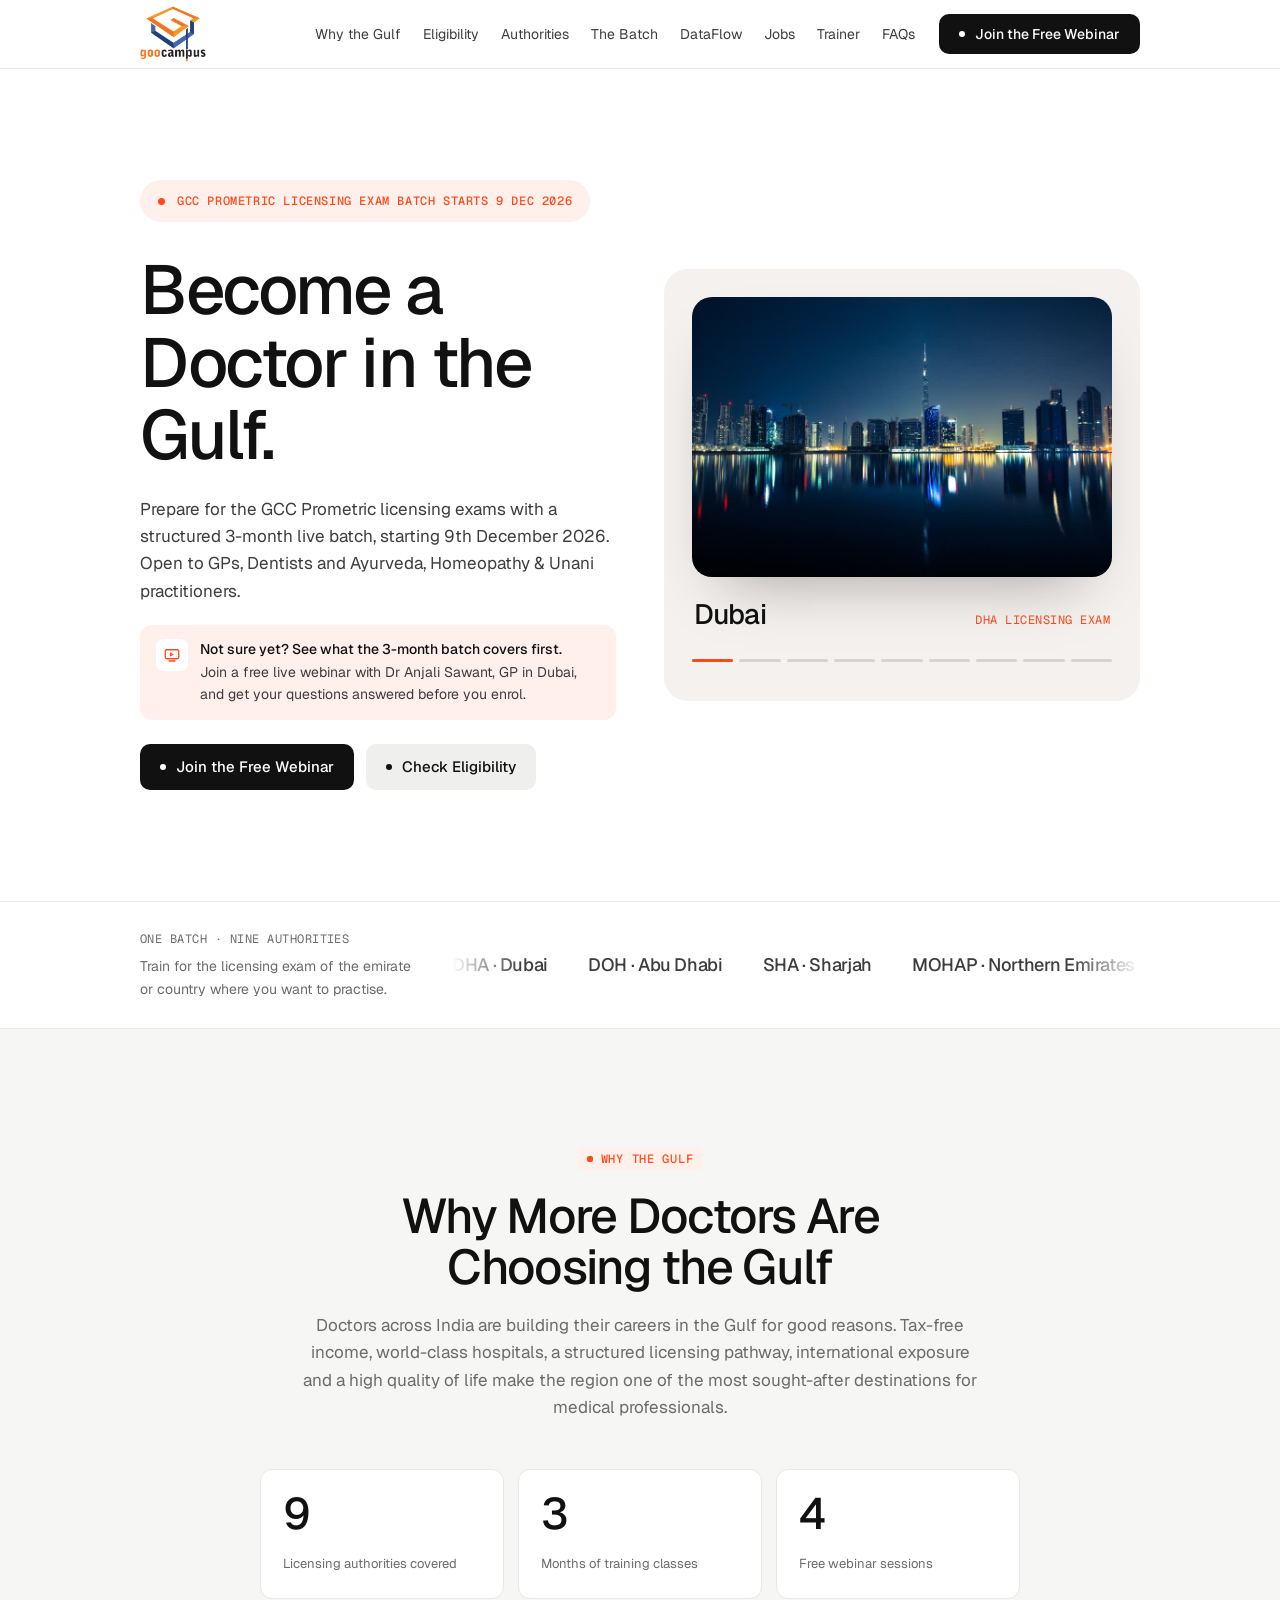
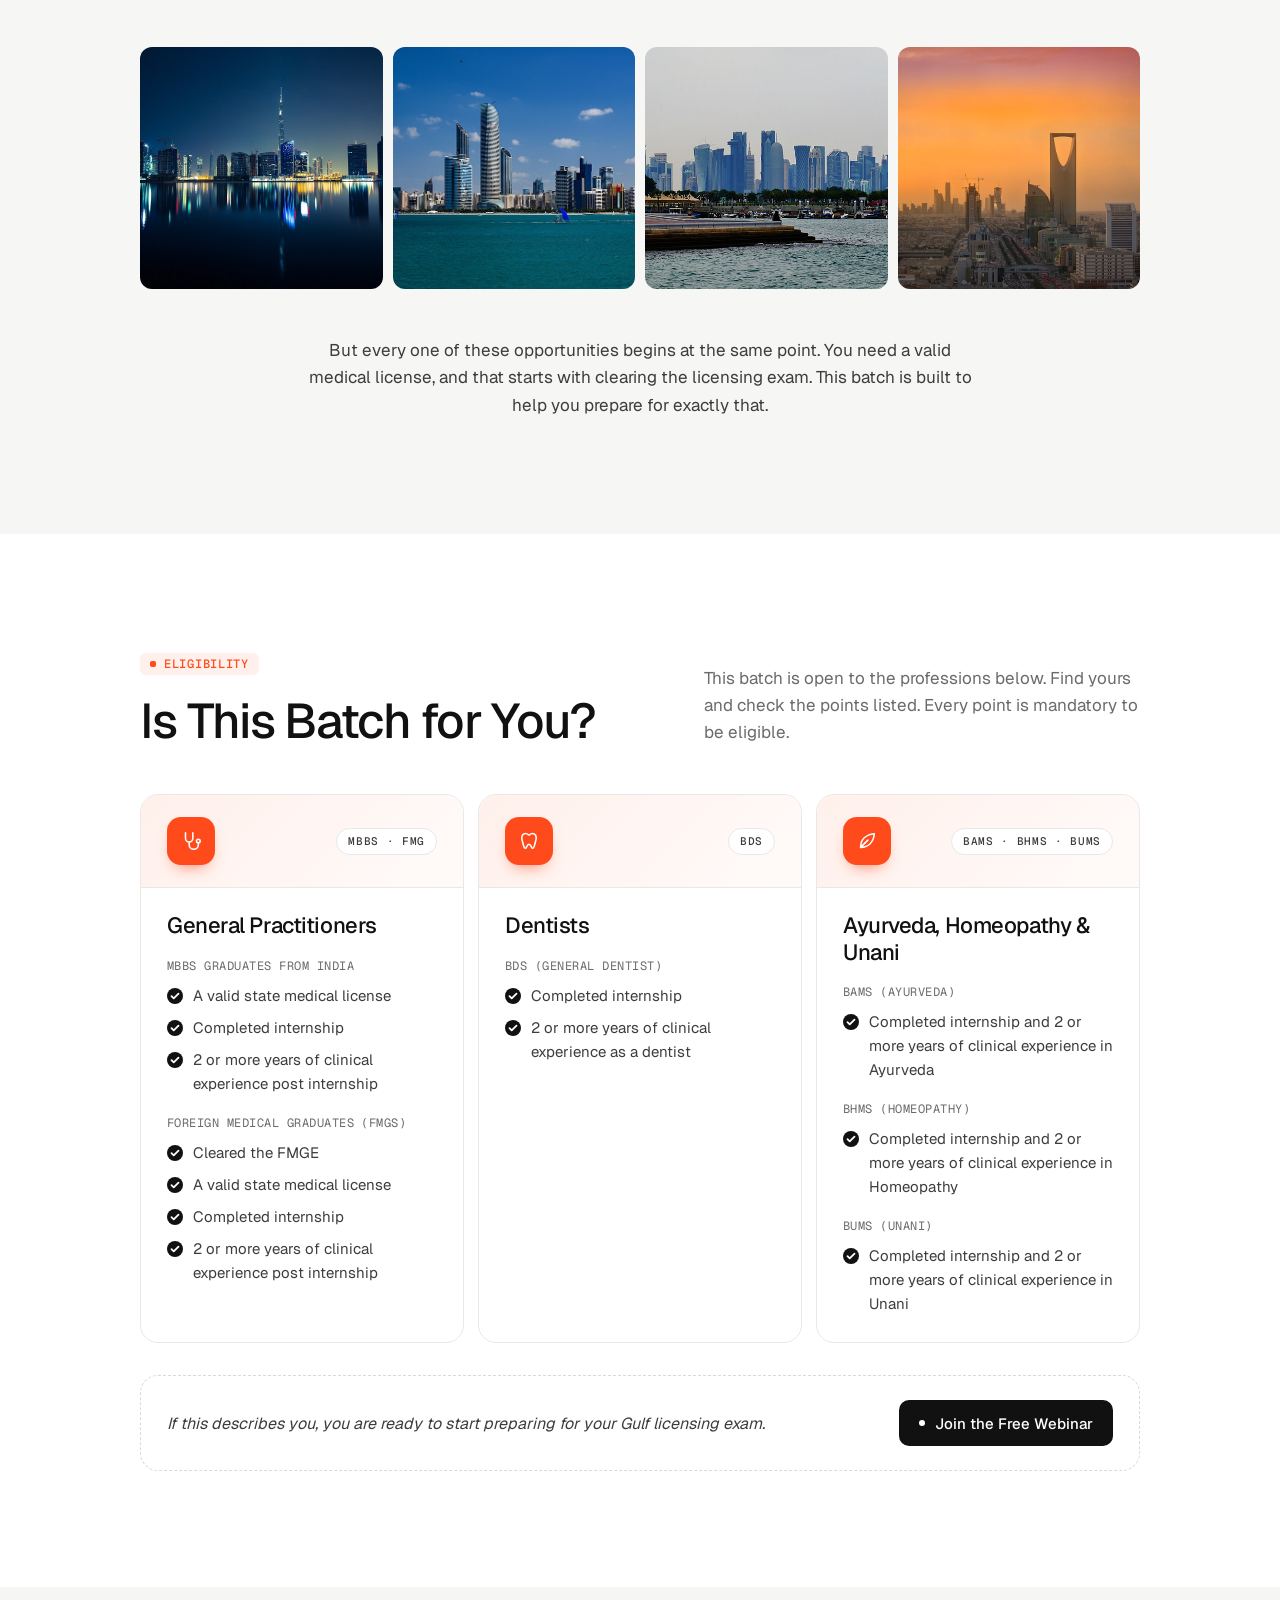
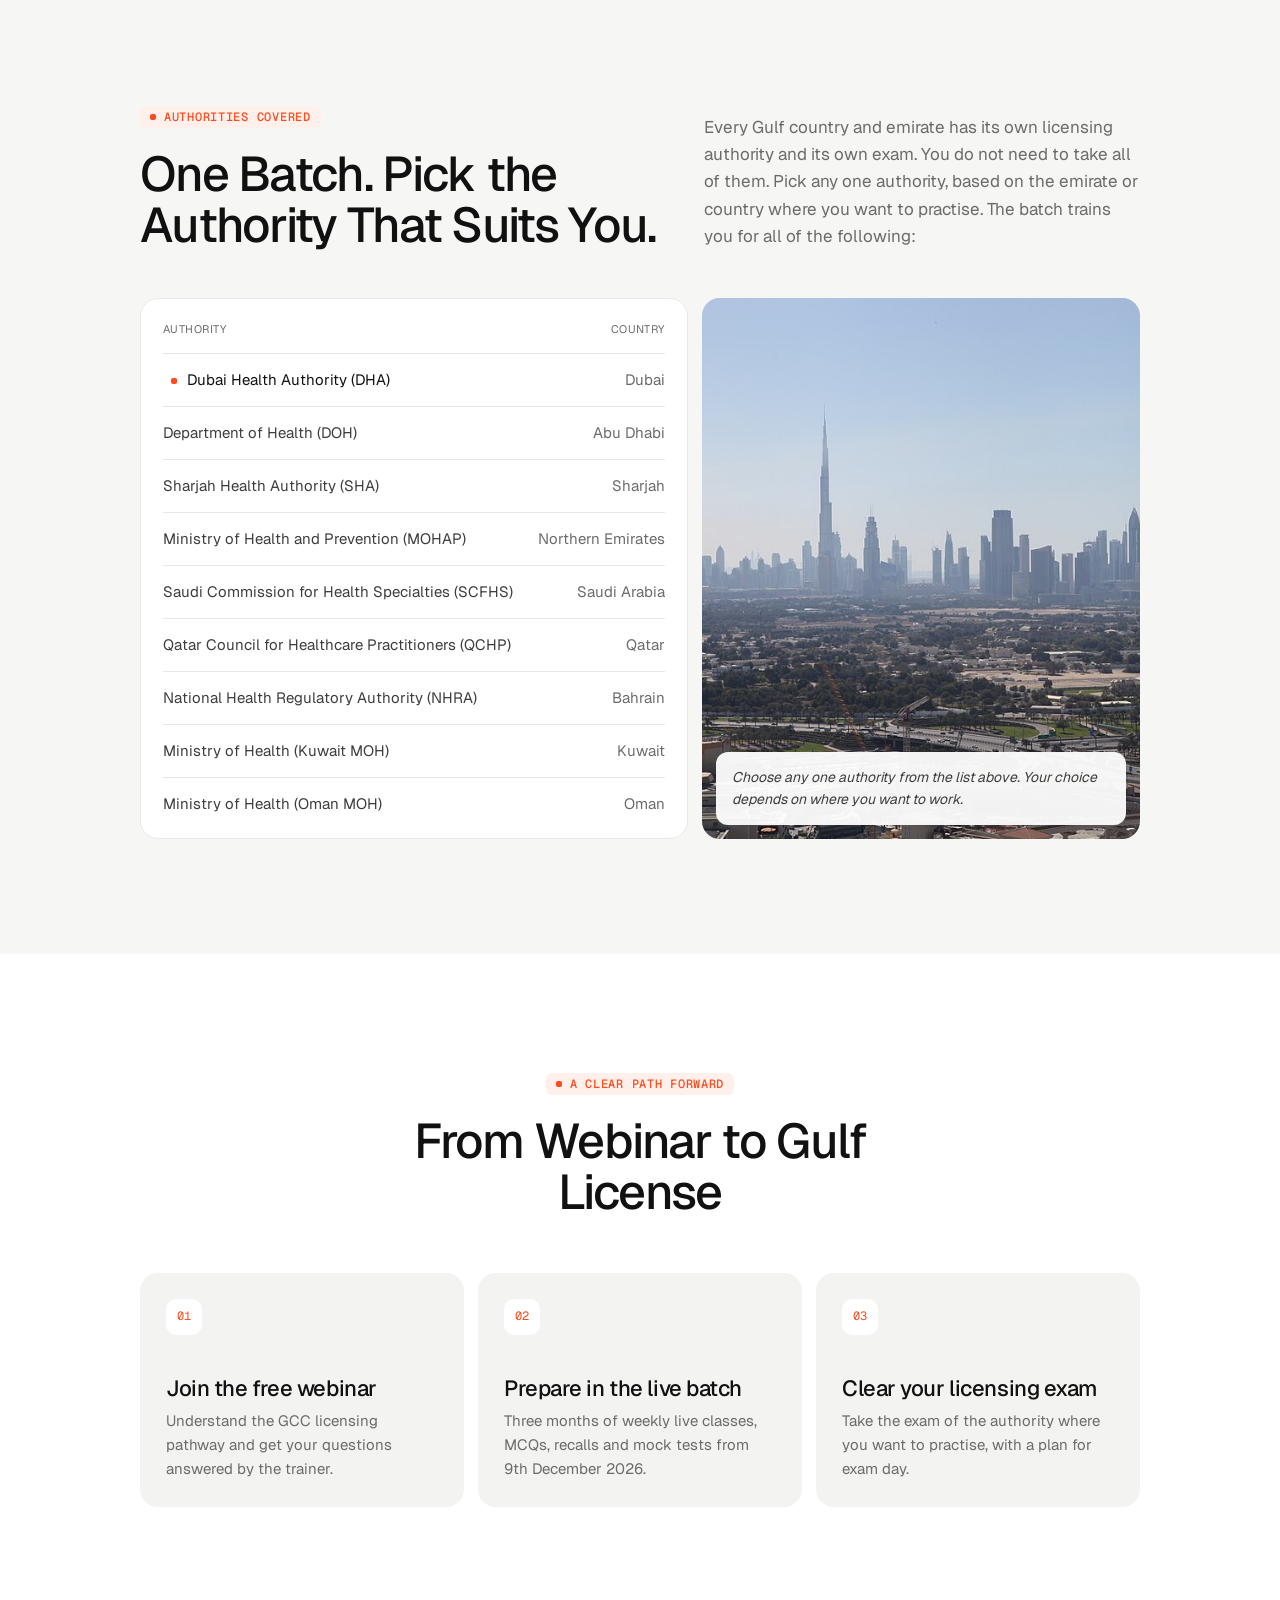
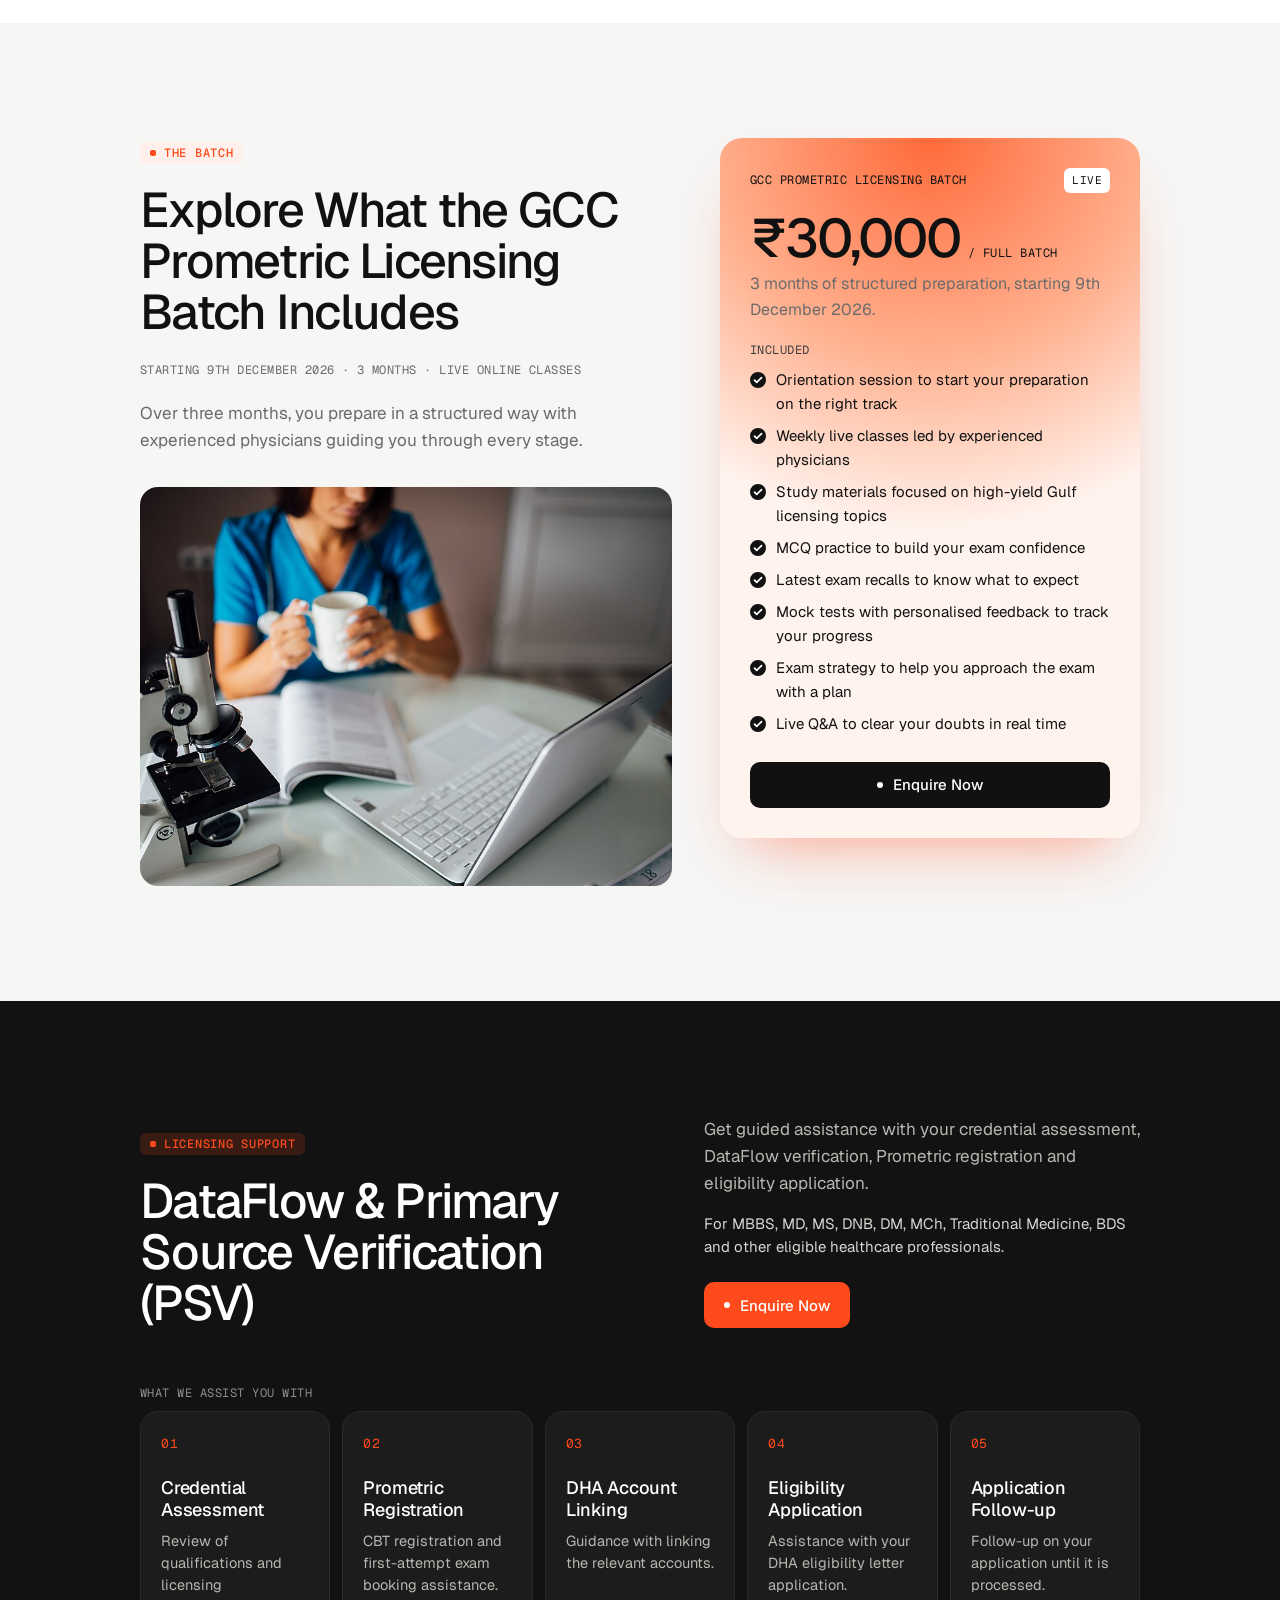
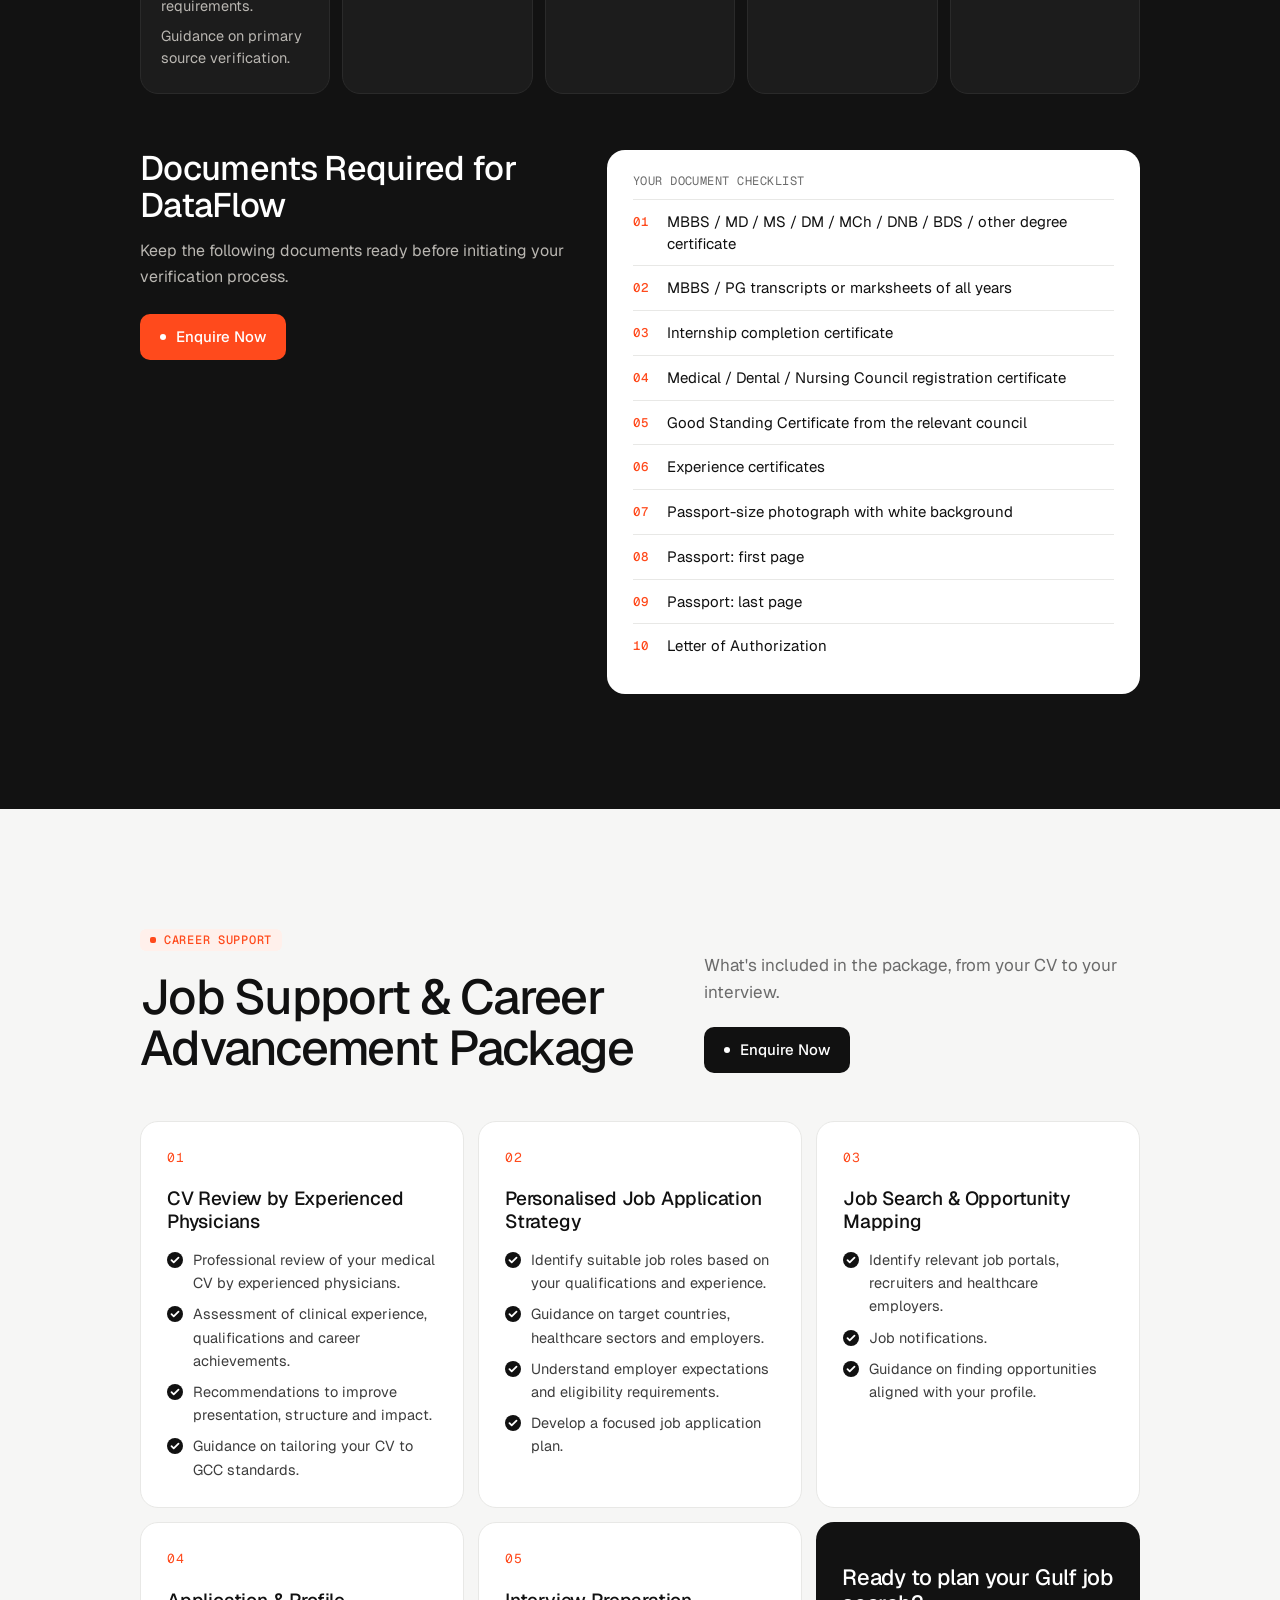
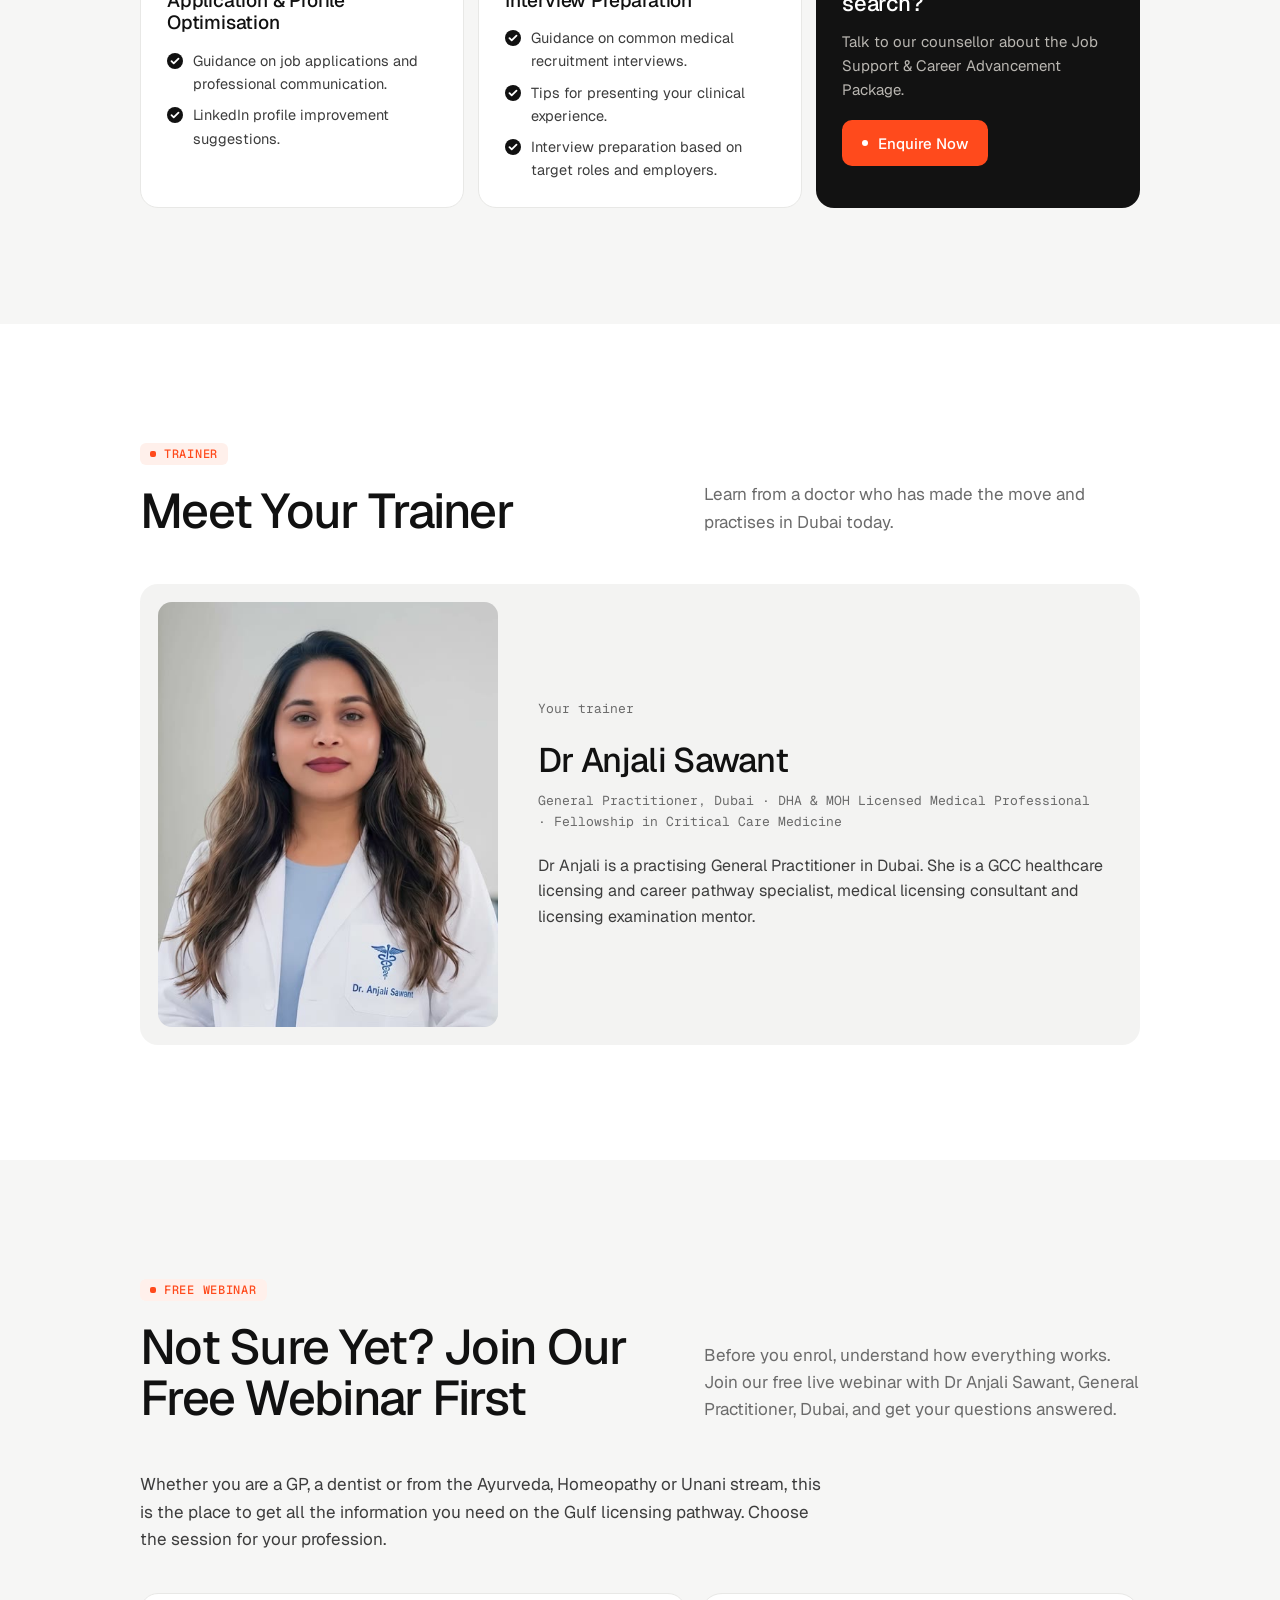
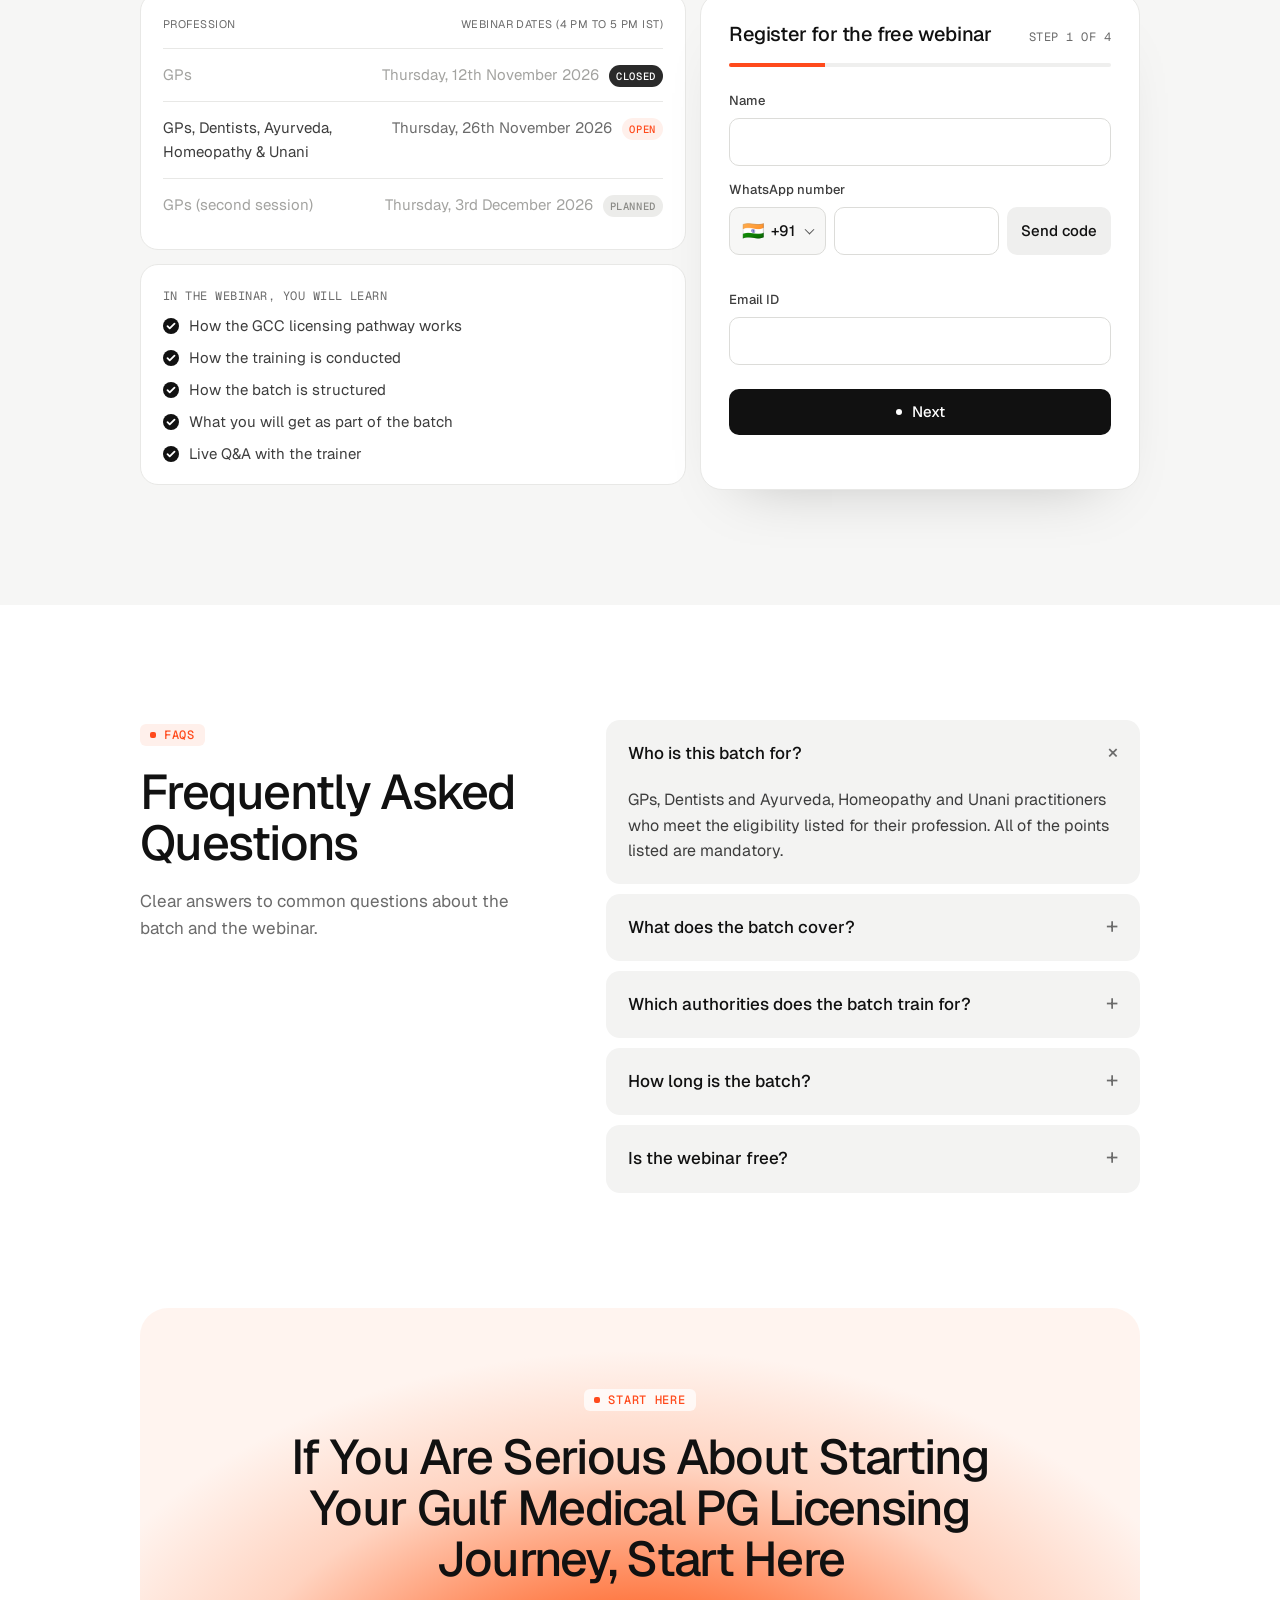
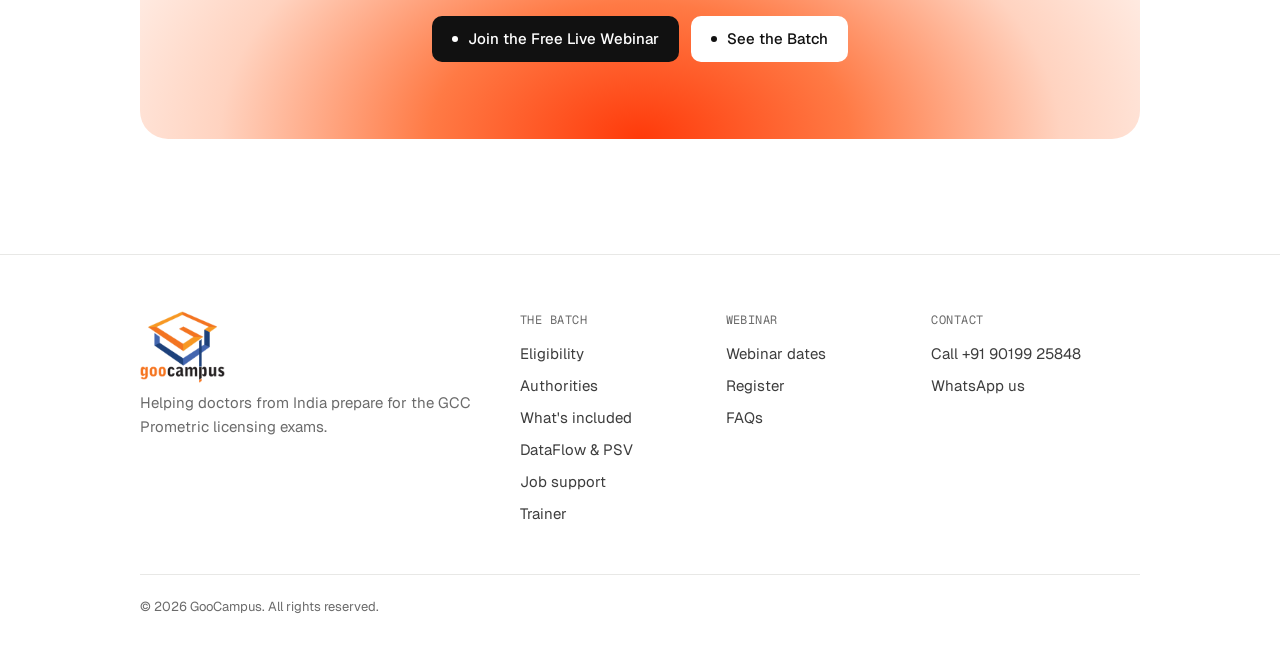
==== index.html @ ac2175b2 "26 Nov webinar open for GPs, Dentists and AYUSH Co-Authored-By: Claude Opus 5.5 <noreply@anthropic.c" ====
<!doctype html>
<html lang="en">
<head>
<meta charset="utf-8">
<meta name="viewport" content="width=device-width, initial-scale=1, viewport-fit=cover">
<title>GooCampus: GCC Prometric licensing batch for doctors</title>
<meta name="description" content="A structured 3-month live batch for the GCC Prometric licensing exams, starting 9 December 2026. Open to GPs, Dentists and Ayurveda, Homeopathy & Unani practitioners.">
<meta name="theme-color" content="#ffffff">
<link rel="canonical" href="https://goocampusevents.com/gcc-prometric-exams/">
<meta property="og:type" content="website">
<meta property="og:site_name" content="GooCampus">
<meta property="og:url" content="https://goocampusevents.com/gcc-prometric-exams/">
<meta property="og:title" content="Become a Doctor in the Gulf: GCC Prometric licensing exams">
<meta property="og:description" content="GCC Prometric licensing exam preparation, DataFlow &amp; PSV support and Gulf job support for doctors, with Dr Anjali Sawant, GP in Dubai.">
<meta property="og:image" content="https://goocampusevents.com/gcc-prometric-exams/assets/img/og-share-2.jpg">
<meta property="og:image:secure_url" content="https://goocampusevents.com/gcc-prometric-exams/assets/img/og-share-2.jpg">
<meta property="og:image:type" content="image/jpeg">
<meta property="og:image:width" content="1200">
<meta property="og:image:height" content="630">
<meta property="og:image:alt" content="Become a Doctor in the Gulf. GCC Prometric exam prep, DataFlow &amp; PSV and Gulf job support with GooCampus.">
<meta name="twitter:card" content="summary_large_image">
<meta name="twitter:title" content="Become a Doctor in the Gulf: GCC Prometric licensing exams">
<meta name="twitter:description" content="GCC Prometric licensing exam preparation, DataFlow &amp; PSV support and Gulf job support for doctors.">
<meta name="twitter:image" content="https://goocampusevents.com/gcc-prometric-exams/assets/img/og-share-2.jpg">
<link rel="preconnect" href="https://fonts.googleapis.com">
<link rel="preconnect" href="https://fonts.gstatic.com" crossorigin>
<link href="https://fonts.googleapis.com/css2?family=Geist:wght@400;500;600&family=Geist+Mono:wght@400;500&display=swap" rel="stylesheet">
<link rel="stylesheet" href="style.css?v=28">
</head>
<body>

<header class="nav">
  <div class="container nav__bar">
    <a class="logo" href="#top" aria-label="GooCampus home"><img class="logo__img" src="assets/img/goocampus-logo-stacked.png" alt="GooCampus" width="236" height="200"></a>
    <nav class="nav__links" aria-label="Main">
      <a href="#why">Why the Gulf</a>
      <a href="#eligibility">Eligibility</a>
      <a href="#authorities">Authorities</a>
      <a href="#batch">The Batch</a>
      <a href="#dataflow">DataFlow</a>
      <a href="#jobs">Jobs</a>
      <a href="#trainer">Trainer</a>
      <a href="#faq">FAQs</a>
    </nav>
    <a class="btn btn--dark nav__cta" href="#webinar"><span class="btn__dot"></span>Join the Free Webinar</a>
    <button class="nav__toggle" type="button" aria-expanded="false" aria-controls="mobile-menu" aria-label="Open menu"><span></span><span></span></button>
  </div>
  <div class="mobile-menu" id="mobile-menu" hidden>
    <a href="#why">Why the Gulf</a><a href="#eligibility">Eligibility</a><a href="#authorities">Authorities</a><a href="#batch">The Batch</a><a href="#dataflow">DataFlow</a><a href="#jobs">Jobs</a><a href="#trainer">Trainer</a><a href="#faq">FAQs</a>
    <a class="btn btn--dark" href="#webinar"><span class="btn__dot"></span>Join the Free Webinar</a>
  </div>
</header>

<main id="top">

  <!-- HERO -->
  <section class="hero">
    <div class="hero__text">
      <p class="pill pill--hero"><span class="pill__text"><span>GCC Prometric licensing exam batch</span> <span>starts 9 Dec 2026</span></span></p>
      <h1>Become a Doctor in the Gulf.</h1>
      <p class="lead">Prepare for the GCC Prometric licensing exams with a structured 3-month live batch, starting 9th December 2026. Open to GPs, Dentists and Ayurveda, Homeopathy &amp; Unani practitioners.</p>
      <a class="bridge" href="#webinar">
        <span class="bridge__icon" aria-hidden="true"><svg viewBox="0 0 24 24"><rect x="3" y="5" width="18" height="12" rx="2"/><path d="M10 9.5v3.5l3-1.75z"/><path d="M8 20h8"/></svg></span>
        <span><b>Not sure yet? See what the 3-month batch covers first.</b> Join a free live webinar with Dr Anjali Sawant, GP in Dubai, and get your questions answered before you enrol.</span>
      </a>
      <div class="btn-row">
        <a class="btn btn--dark" href="#webinar"><span class="btn__dot"></span>Join the Free Webinar</a>
        <a class="btn btn--light" href="#eligibility"><span class="btn__dot"></span>Check Eligibility</a>
      </div>
    </div>
    <div class="hero__art city-show" aria-label="The nine GCC places covered by the batch">
        <div class="city-frame">
        <figure class="city is-on" data-place="Dubai" data-auth="DHA"><img src="assets/img/hero-dubai-1800.jpg" srcset="assets/img/hero-dubai-900.jpg 900w, assets/img/hero-dubai-1800.jpg 1800w" sizes="(max-width: 960px) 100vw, 900px" alt="Dubai skyline at night with Burj Khalifa reflected in the water" fetchpriority="high"></figure>
        <figure class="city" data-place="Abu Dhabi" data-auth="DOH"><img src="assets/img/hero-abudhabi-1800.jpg" srcset="assets/img/hero-abudhabi-900.jpg 900w, assets/img/hero-abudhabi-1800.jpg 1800w" sizes="(max-width: 960px) 100vw, 900px" alt="Abu Dhabi towers over turquoise water" loading="lazy"></figure>
        <figure class="city" data-place="Sharjah" data-auth="SHA"><img src="assets/img/hero-sharjah-1800.jpg" srcset="assets/img/hero-sharjah-900.jpg 900w, assets/img/hero-sharjah-1800.jpg 1800w" sizes="(max-width: 960px) 100vw, 900px" alt="Sharjah skyline along the lagoon" loading="lazy"></figure>
        <figure class="city" data-place="Northern Emirates" data-auth="MOHAP"><img src="assets/img/hero-rak-1800.jpg" srcset="assets/img/hero-rak-900.jpg 900w, assets/img/hero-rak-1800.jpg 1800w" sizes="(max-width: 960px) 100vw, 900px" alt="The coast of Marjan Island, Ras Al Khaimah" loading="lazy"></figure>
        <figure class="city" data-place="Saudi Arabia" data-auth="SCFHS"><img src="assets/img/hero-riyadh-1800.jpg" srcset="assets/img/hero-riyadh-900.jpg 900w, assets/img/hero-riyadh-1800.jpg 1800w" sizes="(max-width: 960px) 100vw, 900px" alt="Riyadh skyline at dusk" loading="lazy"></figure>
        <figure class="city" data-place="Qatar" data-auth="QCHP"><img src="assets/img/hero-doha-1800.jpg" srcset="assets/img/hero-doha-900.jpg 900w, assets/img/hero-doha-1800.jpg 1800w" sizes="(max-width: 960px) 100vw, 900px" alt="Doha towers and palm trees on a clear day" loading="lazy"></figure>
        <figure class="city" data-place="Bahrain" data-auth="NHRA"><img src="assets/img/hero-manama-1800.jpg" srcset="assets/img/hero-manama-900.jpg 900w, assets/img/hero-manama-1800.jpg 1800w" sizes="(max-width: 960px) 100vw, 900px" alt="Glass towers in central Manama" loading="lazy"></figure>
        <figure class="city" data-place="Kuwait" data-auth="MOH"><img src="assets/img/hero-kuwait-1800.jpg" srcset="assets/img/hero-kuwait-900.jpg 900w, assets/img/hero-kuwait-1800.jpg 1800w" sizes="(max-width: 960px) 100vw, 900px" alt="Kuwait City towers at sunset" loading="lazy"></figure>
        <figure class="city" data-place="Oman" data-auth="MOH"><img src="assets/img/hero-oman-1800.jpg" srcset="assets/img/hero-oman-900.jpg 900w, assets/img/hero-oman-1800.jpg 1800w" sizes="(max-width: 960px) 100vw, 900px" alt="Old Muscat with its fort and mountains" loading="lazy"></figure>
        </div>
        <div class="city-label">
          <span class="mono muted">Practise in</span>
          <b data-city-place>Dubai</b>
          <span class="mono" data-city-auth>DHA licensing exam</span>
        </div>
        <div class="city-dots"><button type="button" class="city-dot is-on" aria-label="Show Dubai"><span></span></button><button type="button" class="city-dot" aria-label="Show Abu Dhabi"><span></span></button><button type="button" class="city-dot" aria-label="Show Sharjah"><span></span></button><button type="button" class="city-dot" aria-label="Show Northern Emirates"><span></span></button><button type="button" class="city-dot" aria-label="Show Saudi Arabia"><span></span></button><button type="button" class="city-dot" aria-label="Show Qatar"><span></span></button><button type="button" class="city-dot" aria-label="Show Bahrain"><span></span></button><button type="button" class="city-dot" aria-label="Show Kuwait"><span></span></button><button type="button" class="city-dot" aria-label="Show Oman"><span></span></button></div>
    </div>
  </section>

  <!-- AUTHORITY STRIP -->
  <section class="strip">
    <div class="container strip__inner">
      <div class="strip__text">
        <p class="mono label">One batch · nine authorities</p>
        <p>Train for the licensing exam of the emirate or country where you want to practise.</p>
      </div>
      <div class="marquee" aria-label="Licensing authorities covered">
        <div class="marquee__track">
          <span>DHA · Dubai</span><span>DOH · Abu Dhabi</span><span>SHA · Sharjah</span><span>MOHAP · Northern Emirates</span><span>SCFHS · Saudi Arabia</span><span>QCHP · Qatar</span><span>NHRA · Bahrain</span><span>MOH · Kuwait</span><span>MOH · Oman</span>
          <span aria-hidden="true">DHA · Dubai</span><span aria-hidden="true">DOH · Abu Dhabi</span><span aria-hidden="true">SHA · Sharjah</span><span aria-hidden="true">MOHAP · Northern Emirates</span><span aria-hidden="true">SCFHS · Saudi Arabia</span><span aria-hidden="true">QCHP · Qatar</span><span aria-hidden="true">NHRA · Bahrain</span><span aria-hidden="true">MOH · Kuwait</span><span aria-hidden="true">MOH · Oman</span>
        </div>
      </div>
    </div>
  </section>

  <!-- SECTION 1: WHY THE GULF -->
  <section class="section section--grey" id="why">
    <div class="container center">
      <p class="pill reveal">Why the Gulf</p>
      <h2 class="reveal">Why More Doctors Are Choosing the Gulf</h2>
      <p class="sub reveal">Doctors across India are building their careers in the Gulf for good reasons. Tax-free income, world-class hospitals, a structured licensing pathway, international exposure and a high quality of life make the region one of the most sought-after destinations for medical professionals.</p>
      <div class="stats reveal">
        <div class="stat"><b>9</b><span>Licensing authorities covered</span></div>
        <div class="stat"><b>3</b><span>Months of training classes</span></div>
        <div class="stat"><b>4</b><span>Free webinar sessions</span></div>
      </div>
      <div class="photo-row reveal">
        <img src="assets/img/photo-f82583102-960.jpg" alt="The Dubai skyline at night" loading="lazy">
        <img src="assets/img/photo-f37137962-960.jpg" alt="Abu Dhabi's towers over turquoise water" loading="lazy">
        <img src="assets/img/photo-f149710819-960.jpg" alt="Doha's West Bay towers across the bay" loading="lazy">
        <img src="assets/img/photo-f61289940-960.jpg" alt="Riyadh at dusk" loading="lazy">
      </div>
      <p class="sub sub--note reveal">But every one of these opportunities begins at the same point. You need a valid medical license, and that starts with clearing the licensing exam. This batch is built to help you prepare for exactly that.</p>
    </div>
  </section>

  <!-- SECTION 2: ELIGIBILITY -->
  <section class="section" id="eligibility">
    <div class="container">
      <div class="head-split">
        <div>
          <p class="pill reveal">Eligibility</p>
          <h2 class="reveal">Is This Batch for You?</h2>
        </div>
        <p class="sub reveal">This batch is open to the professions below. Find yours and check the points listed. Every point is mandatory to be eligible.</p>
      </div>
      <div class="cards cards--3 elig">
        <article class="card reveal">
          <div class="card__top"><span class="icon"><svg viewBox="0 0 24 24"><path d="M6 3v6a4 4 0 0 0 8 0V3M10 13v3a5 5 0 0 0 10 0v-2"/><circle cx="20" cy="12" r="2"/></svg></span><span class="elig__tag">MBBS · FMG</span></div>
          <h3>General Practitioners</h3>
          <p class="mono label">MBBS graduates from India</p>
          <ul class="checks"><li>A valid state medical license</li><li>Completed internship</li><li>2 or more years of clinical experience post internship</li></ul>
          <p class="mono label">Foreign medical graduates (FMGs)</p>
          <ul class="checks"><li>Cleared the FMGE</li><li>A valid state medical license</li><li>Completed internship</li><li>2 or more years of clinical experience post internship</li></ul>
        </article>
        <article class="card reveal">
          <div class="card__top"><span class="icon"><svg viewBox="0 0 24 24"><path d="M12 5.5C10 4 7.5 3.5 6 4.5 3.5 6 4 10 5 13c.8 2.4 1.2 7 3 7 1.6 0 1.6-4.5 4-4.5s2.4 4.5 4 4.5c1.8 0 2.2-4.6 3-7 1-3 1.5-7-1-8.5-1.5-1-4-.5-6 1z"/></svg></span><span class="elig__tag">BDS</span></div>
          <h3>Dentists</h3>
          <p class="mono label">BDS (General Dentist)</p>
          <ul class="checks"><li>Completed internship</li><li>2 or more years of clinical experience as a dentist</li></ul>
        </article>
        <article class="card reveal">
          <div class="card__top"><span class="icon"><svg viewBox="0 0 24 24"><path d="M5 19c0-8 5-14 15-15-1 10-7 15-15 15zM5 19l8-8"/></svg></span><span class="elig__tag">BAMS · BHMS · BUMS</span></div>
          <h3>Ayurveda, Homeopathy &amp; Unani</h3>
          <p class="mono label">BAMS (Ayurveda)</p>
          <ul class="checks"><li>Completed internship and 2 or more years of clinical experience in Ayurveda</li></ul>
          <p class="mono label">BHMS (Homeopathy)</p>
          <ul class="checks"><li>Completed internship and 2 or more years of clinical experience in Homeopathy</li></ul>
          <p class="mono label">BUMS (Unani)</p>
          <ul class="checks"><li>Completed internship and 2 or more years of clinical experience in Unani</li></ul>
        </article>
      </div>
      <div class="after-cards reveal">
        <p><em>If this describes you, you are ready to start preparing for your Gulf licensing exam.</em></p>
        <a class="btn btn--dark" href="#webinar"><span class="btn__dot"></span>Join the Free Webinar</a>
      </div>
    </div>
  </section>

  <!-- SECTION 3: AUTHORITIES -->
  <section class="section section--grey" id="authorities">
    <div class="container">
      <div class="head-split">
        <div>
          <p class="pill reveal">Authorities covered</p>
          <h2 class="reveal">One Batch. Pick the Authority That Suits You.</h2>
        </div>
        <p class="sub reveal">Every Gulf country and emirate has its own licensing authority and its own exam. You do not need to take all of them. Pick any one authority, based on the emirate or country where you want to practise. The batch trains you for all of the following:</p>
      </div>
      <div class="auth reveal">
        <div class="auth__table card card--white">
          <div class="auth__row auth__row--head mono"><span>Authority</span><span>Country</span></div>
          <button class="auth__row is-on" data-city="0"><span>Dubai Health Authority (DHA)</span><span>Dubai</span></button>
          <button class="auth__row" data-city="1"><span>Department of Health (DOH)</span><span>Abu Dhabi</span></button>
          <button class="auth__row" data-city="2"><span>Sharjah Health Authority (SHA)</span><span>Sharjah</span></button>
          <button class="auth__row" data-city="3"><span>Ministry of Health and Prevention (MOHAP)</span><span>Northern Emirates</span></button>
          <button class="auth__row" data-city="4"><span>Saudi Commission for Health Specialties (SCFHS)</span><span>Saudi Arabia</span></button>
          <button class="auth__row" data-city="5"><span>Qatar Council for Healthcare Practitioners (QCHP)</span><span>Qatar</span></button>
          <button class="auth__row" data-city="6"><span>National Health Regulatory Authority (NHRA)</span><span>Bahrain</span></button>
          <button class="auth__row" data-city="7"><span>Ministry of Health (Kuwait MOH)</span><span>Kuwait</span></button>
          <button class="auth__row" data-city="8"><span>Ministry of Health (Oman MOH)</span><span>Oman</span></button>
        </div>
        <div class="auth__photo">
          <img class="is-on" src="assets/img/photo-f111199602-960.jpg" alt="Dubai skyline">
          <img src="assets/img/photo-f37137962-960.jpg" alt="Abu Dhabi skyline" loading="lazy">
          <img src="assets/img/photo-f50574302-960.jpg" alt="Sharjah skyline" loading="lazy">
          <img src="assets/img/hero-rak-900.jpg" alt="Marjan Island coast, Ras Al Khaimah" loading="lazy">
          <img src="assets/img/photo-f61289940-960.jpg" alt="Riyadh skyline" loading="lazy">
          <img src="assets/img/photo-f149710819-960.jpg" alt="Doha skyline" loading="lazy">
          <img src="assets/img/photo-f96545218-960.jpg" alt="Manama skyline" loading="lazy">
          <img src="assets/img/photo-f169222692-960.jpg" alt="Kuwait City skyline" loading="lazy">
          <img src="assets/img/hero-oman-900.jpg" alt="Old Muscat, Oman" loading="lazy">
          <p class="auth__note"><em>Choose any one authority from the list above. Your choice depends on where you want to work.</em></p>
        </div>
      </div>
    </div>
  </section>

  <!-- HOW IT WORKS (template's "clear path forward") -->
  <section class="section" id="path">
    <div class="container center">
      <p class="pill reveal">A clear path forward</p>
      <h2 class="reveal">From Webinar to Gulf License</h2>
      <div class="steps">
        <div class="step reveal"><span class="step__num mono">01</span><h3>Join the free webinar</h3><p>Understand the GCC licensing pathway and get your questions answered by the trainer.</p></div>
        <div class="step reveal"><span class="step__num mono">02</span><h3>Prepare in the live batch</h3><p>Three months of weekly live classes, MCQs, recalls and mock tests from 9th December 2026.</p></div>
        <div class="step reveal"><span class="step__num mono">03</span><h3>Clear your licensing exam</h3><p>Take the exam of the authority where you want to practise, with a plan for exam day.</p></div>
      </div>
    </div>
  </section>

  <!-- SECTION 4: THE BATCH -->
  <section class="section section--grey" id="batch">
    <div class="container">
      <div class="batch">
        <div class="batch__text">
          <p class="pill reveal">The batch</p>
          <h2 class="reveal">Explore What the GCC Prometric Licensing Batch Includes</h2>
          <p class="mono label reveal">Starting 9th December 2026 · 3 months · Live online classes</p>
          <p class="sub reveal">Over three months, you prepare in a structured way with experienced physicians guiding you through every stage.</p>
          <img class="batch__photo reveal" src="assets/img/photo-f187612353-960.jpg" alt="A doctor studying at a desk with a microscope, a textbook and a laptop" loading="lazy">
        </div>
        <div class="price-card reveal">
          <div class="price-card__head"><span class="mono">GCC Prometric Licensing Batch</span><span class="badge mono">Live</span></div>
          <p class="price"><b>₹30,000</b><span class="mono">/ full batch</span></p>
          <p class="muted">3 months of structured preparation, starting 9th December 2026.</p>
          <p class="mono label">Included</p>
          <ul class="checks checks--dark">
            <li>Orientation session to start your preparation on the right track</li>
            <li>Weekly live classes led by experienced physicians</li>
            <li>Study materials focused on high-yield Gulf licensing topics</li>
            <li>MCQ practice to build your exam confidence</li>
            <li>Latest exam recalls to know what to expect</li>
            <li>Mock tests with personalised feedback to track your progress</li>
            <li>Exam strategy to help you approach the exam with a plan</li>
            <li>Live Q&amp;A to clear your doubts in real time</li>
          </ul>
          <a class="btn btn--dark btn--block" href="https://wa.me/919019925848?text=Hi%2C%20I%27m%20interested%20in%20the%20GCC%20Prometric%20Licensing%20Batch%20%28%E2%82%B930%2C000%2C%20starting%209%20December%202026%29.%20Please%20share%20the%20details." target="_blank" rel="noopener"><span class="btn__dot"></span>Enquire Now</a>
        </div>
      </div>
    </div>
  </section>

  <!-- SECTION: DATAFLOW & PSV (separate service) -->
  <section class="section section--dark" id="dataflow">
    <div class="container">
      <div class="head-split">
        <div>
          <p class="pill pill--onDark reveal">Licensing support</p>
          <h2 class="reveal">DataFlow &amp; Primary Source Verification (PSV)</h2>
        </div>
        <div>
          <p class="sub reveal">Get guided assistance with your credential assessment, DataFlow verification, Prometric registration and eligibility application.</p>
          <p class="df-for reveal">For MBBS, MD, MS, DNB, DM, MCh, Traditional Medicine, BDS and other eligible healthcare professionals.</p>
          <a class="btn btn--accent reveal" href="https://wa.me/919019925848?text=Hi%2C%20I%20would%20like%20help%20with%20DataFlow%20%26%20Primary%20Source%20Verification%20(PSV)%20for%20my%20Gulf%20licence." target="_blank" rel="noopener"><span class="btn__dot"></span>Enquire Now</a>
        </div>
      </div>

      <p class="mono label label--onDark reveal">What we assist you with</p>
      <div class="df-grid">
        <article class="df-card reveal"><span class="df-num mono">01</span><h3>Credential Assessment</h3><p>Review of qualifications and licensing requirements.</p><p>Guidance on primary source verification.</p></article>
        <article class="df-card reveal"><span class="df-num mono">02</span><h3>Prometric Registration</h3><p>CBT registration and first-attempt exam booking assistance.</p></article>
        <article class="df-card reveal"><span class="df-num mono">03</span><h3>DHA Account Linking</h3><p>Guidance with linking the relevant accounts.</p></article>
        <article class="df-card reveal"><span class="df-num mono">04</span><h3>Eligibility Application</h3><p>Assistance with your DHA eligibility letter application.</p></article>
        <article class="df-card reveal"><span class="df-num mono">05</span><h3>Application Follow-up</h3><p>Follow-up on your application until it is processed.</p></article>
      </div>

      <div class="df-docs">
        <div class="df-docs__text reveal">
          <h3>Documents Required for DataFlow</h3>
          <p>Keep the following documents ready before initiating your verification process.</p>
          <a class="btn btn--accent" href="https://wa.me/919019925848?text=Hi%2C%20I%20would%20like%20help%20with%20DataFlow%20%26%20Primary%20Source%20Verification%20(PSV)%20for%20my%20Gulf%20licence." target="_blank" rel="noopener"><span class="btn__dot"></span>Enquire Now</a>
        </div>
        <div class="df-list reveal">
          <p class="mono label">Your document checklist</p>
          <ol>
            <li>MBBS / MD / MS / DM / MCh / DNB / BDS / other degree certificate</li>
            <li>MBBS / PG transcripts or marksheets of all years</li>
            <li>Internship completion certificate</li>
            <li>Medical / Dental / Nursing Council registration certificate</li>
            <li>Good Standing Certificate from the relevant council</li>
            <li>Experience certificates</li>
            <li>Passport-size photograph with white background</li>
            <li>Passport: first page</li>
            <li>Passport: last page</li>
            <li>Letter of Authorization</li>
          </ol>
        </div>
      </div>
    </div>
  </section>

  <!-- SECTION: JOB SUPPORT & CAREER ADVANCEMENT (separate package) -->
  <section class="section section--grey" id="jobs">
    <div class="container">
      <div class="head-split">
        <div>
          <p class="pill reveal">Career support</p>
          <h2 class="reveal">Job Support &amp; Career Advancement Package</h2>
        </div>
        <div>
          <p class="sub reveal">What's included in the package, from your CV to your interview.</p>
          <a class="btn btn--dark reveal job-cta" href="https://wa.me/919019925848?text=Hi%2C%20I%27m%20interested%20in%20the%20Job%20Support%20%26%20Career%20Advancement%20Package%20for%20Gulf%20jobs.%20Please%20share%20the%20details." target="_blank" rel="noopener"><span class="btn__dot"></span>Enquire Now</a>
        </div>
      </div>
      <div class="job-grid">
        <article class="job-card card card--white reveal"><span class="df-num mono">01</span><h3>CV Review by Experienced Physicians</h3><ul class="checks"><li>Professional review of your medical CV by experienced physicians.</li><li>Assessment of clinical experience, qualifications and career achievements.</li><li>Recommendations to improve presentation, structure and impact.</li><li>Guidance on tailoring your CV to GCC standards.</li></ul></article>
        <article class="job-card card card--white reveal"><span class="df-num mono">02</span><h3>Personalised Job Application Strategy</h3><ul class="checks"><li>Identify suitable job roles based on your qualifications and experience.</li><li>Guidance on target countries, healthcare sectors and employers.</li><li>Understand employer expectations and eligibility requirements.</li><li>Develop a focused job application plan.</li></ul></article>
        <article class="job-card card card--white reveal"><span class="df-num mono">03</span><h3>Job Search &amp; Opportunity Mapping</h3><ul class="checks"><li>Identify relevant job portals, recruiters and healthcare employers.</li><li>Job notifications.</li><li>Guidance on finding opportunities aligned with your profile.</li></ul></article>
        <article class="job-card card card--white reveal"><span class="df-num mono">04</span><h3>Application &amp; Profile Optimisation</h3><ul class="checks"><li>Guidance on job applications and professional communication.</li><li>LinkedIn profile improvement suggestions.</li></ul></article>
        <article class="job-card card card--white reveal"><span class="df-num mono">05</span><h3>Interview Preparation</h3><ul class="checks"><li>Guidance on common medical recruitment interviews.</li><li>Tips for presenting your clinical experience.</li><li>Interview preparation based on target roles and employers.</li></ul></article>
        <aside class="job-card job-card--cta reveal">
          <h3>Ready to plan your Gulf job search?</h3>
          <p>Talk to our counsellor about the Job Support &amp; Career Advancement Package.</p>
          <a class="btn btn--accent" href="https://wa.me/919019925848?text=Hi%2C%20I%27m%20interested%20in%20the%20Job%20Support%20%26%20Career%20Advancement%20Package%20for%20Gulf%20jobs.%20Please%20share%20the%20details." target="_blank" rel="noopener"><span class="btn__dot"></span>Enquire Now</a>
        </aside>
      </div>
    </div>
  </section>

  <!-- SECTION 5: TRAINER -->
  <section class="section" id="trainer">
    <div class="container">
      <div class="head-split">
        <div>
          <p class="pill reveal">Trainer</p>
          <h2 class="reveal">Meet Your Trainer</h2>
        </div>
        <p class="sub reveal">Learn from a doctor who has made the move and practises in Dubai today.</p>
      </div>
      <article class="trainer card reveal">
        <picture class="trainer__pic">
          <source media="(max-width: 960px)" srcset="assets/img/trainer-anjali-sawant-square-400.jpg 400w, assets/img/trainer-anjali-sawant-square-800.jpg 800w" sizes="90vw">
          <img class="trainer__photo" src="assets/img/trainer-anjali-sawant-880.jpg" srcset="assets/img/trainer-anjali-sawant-480.jpg 480w, assets/img/trainer-anjali-sawant-880.jpg 880w" sizes="340px" width="880" height="1100" alt="Dr Anjali Sawant in a white doctor's coat" loading="lazy">
        </picture>
        <div class="trainer__body">
          <p class="mono label">Your trainer</p>
          <h3>Dr Anjali Sawant</h3>
          <p class="mono muted">General Practitioner, Dubai · DHA &amp; MOH Licensed Medical Professional · Fellowship in Critical Care Medicine</p>
          <p>Dr Anjali is a practising General Practitioner in Dubai. She is a GCC healthcare licensing and career pathway specialist, medical licensing consultant and licensing examination mentor.</p>
        </div>
      </article>
    </div>
  </section>

  <!-- SECTION 6: FREE WEBINAR + REGISTRATION -->
  <section class="section section--grey" id="webinar">
    <div class="container">
      <div class="head-split">
        <div>
          <p class="pill reveal">Free webinar</p>
          <h2 class="reveal">Not Sure Yet? Join Our Free Webinar First</h2>
        </div>
        <p class="sub reveal">Before you enrol, understand how everything works. Join our free live webinar with Dr Anjali Sawant, General Practitioner, Dubai, and get your questions answered.</p>
      </div>
      <p class="sub sub--strong reveal">Whether you are a GP, a dentist or from the Ayurveda, Homeopathy or Unani stream, this is the place to get all the information you need on the Gulf licensing pathway. Choose the session for your profession.</p>
      <div class="webinar">
        <div class="webinar__info">
          <div class="card card--white reveal">
            <div class="auth__row auth__row--head mono"><span>Profession</span><span>Webinar dates (4 PM to 5 PM IST)</span></div>
            <div class="auth__row is-closed"><span>GPs</span><span>Thursday, 12th November 2026 <em class="date-tag date-tag--closed">Closed</em></span></div>
            <div class="auth__row"><span>GPs, Dentists, Ayurveda, Homeopathy &amp; Unani</span><span>Thursday, 26th November 2026 <em class="date-tag date-tag--open">Open</em></span></div>
            <div class="auth__row is-planned"><span>GPs (second session)</span><span>Thursday, 3rd December 2026 <em class="date-tag">Planned</em></span></div>
          </div>
          <div class="card card--white reveal">
            <p class="mono label">In the webinar, you will learn</p>
            <ul class="checks">
              <li>How the GCC licensing pathway works</li>
              <li>How the training is conducted</li>
              <li>How the batch is structured</li>
              <li>What you will get as part of the batch</li>
              <li>Live Q&amp;A with the trainer</li>
            </ul>
          </div>
        </div>

        <div class="form-card reveal" id="register">
          <form id="register-form" novalidate data-endpoint="https://n8n.srv1046538.hstgr.cloud/webhook/gcc-web-reg" data-fallback="https://script.google.com/macros/s/AKfycby2xHTOziXLS_2bkIaZ3vX7snwf4zuGbj6rWLFjFWWVZMqmUyqgdy26iFH6tejF4et0Zw/exec">
            <div class="form-card__head"><h3>Register for the free webinar</h3><span class="mono muted" data-count>Step 1 of 5</span></div>
            <div class="progress"><span data-progress style="width: 20%"></span></div>

            <fieldset class="step" data-step="1">
              <legend class="sr-only">About you</legend>
              <label class="field"><span>Name</span><input name="name" type="text" autocomplete="name" required><small class="err">Please enter your name.</small></label>
              <div class="field field--phone" data-phone-field>
                <span>WhatsApp number</span>
                <div class="phone-row">
                  <div class="cc" data-cc-picker>
                    <button type="button" class="phone-cc-wrap cc__btn" aria-haspopup="listbox" aria-expanded="false" aria-label="Country code" data-cc-btn><span class="cc__flag" data-cc-flag>🇮🇳</span><span data-cc-show>+91</span></button>
                    <div class="cc__panel" data-cc-panel hidden>
                      <input class="cc__search" type="text" placeholder="Search country or code" autocomplete="off" data-cc-search aria-label="Search country">
                      <ul class="cc__list" role="listbox" data-cc-list></ul>
                    </div>
                    <select name="country_code" data-cc hidden><option value="91" data-iso="IN" selected>India</option><option value="971" data-iso="AE">UAE</option><option value="966" data-iso="SA">Saudi Arabia</option><option value="974" data-iso="QA">Qatar</option><option value="965" data-iso="KW">Kuwait</option><option value="973" data-iso="BH">Bahrain</option><option value="968" data-iso="OM">Oman</option><option value="92" data-iso="PK">Pakistan</option><option value="880" data-iso="BD">Bangladesh</option><option value="977" data-iso="NP">Nepal</option><option value="94" data-iso="LK">Sri Lanka</option><option value="20" data-iso="EG">Egypt</option><option value="962" data-iso="JO">Jordan</option><option value="249" data-iso="SD">Sudan</option><option value="63" data-iso="PH">Philippines</option><option value="60" data-iso="MY">Malaysia</option><option value="65" data-iso="SG">Singapore</option><option value="44" data-iso="GB">United Kingdom</option><option value="353" data-iso="IE">Ireland</option><option value="1" data-iso="US">USA / Canada</option><option value="61" data-iso="AU">Australia</option><option value="64" data-iso="NZ">New Zealand</option><option value="234" data-iso="NG">Nigeria</option><option value="254" data-iso="KE">Kenya</option><option value="380" data-iso="UA">Ukraine</option><option value="7" data-iso="RU">Russia</option><option value="86" data-iso="CN">China</option><option value="996" data-iso="KG">Kyrgyzstan</option><option value="998" data-iso="UZ">Uzbekistan</option><option value="995" data-iso="GE">Georgia</option><option value="374" data-iso="AM">Armenia</option></select>
                  </div>
                  <input name="contact_number" type="tel" inputmode="numeric" autocomplete="tel-national" maxlength="14" required aria-label="WhatsApp number">
                  <button type="button" class="btn btn--light btn--sm" data-otp-send>Send code</button>
                </div>
                <small class="err" data-phone-err>Please enter a valid 10-digit mobile number.</small>
                <div class="otp" data-otp hidden>
                  <div class="phone-row">
                    <input data-otp-code type="text" inputmode="numeric" autocomplete="one-time-code" maxlength="6" placeholder="6-digit code" aria-label="Verification code">
                    <button type="button" class="btn btn--dark btn--sm" data-otp-verify>Verify</button>
                  </div>
                </div>
                <p class="otp__msg" data-otp-msg role="status"></p>
                <input type="hidden" name="wa_token" data-otp-token>
              </div>
              <label class="field"><span>Email ID</span><input name="email" type="email" autocomplete="email" required><small class="err">Please enter a valid email ID.</small></label>
            </fieldset>

            <fieldset class="step" data-step="2" hidden>
              <legend class="q">What best describes you?</legend>
              <div class="choices">
                <label class="choice"><input type="radio" name="profession" value="MBBS (India)" required><span>MBBS (India)</span></label>
                <label class="choice"><input type="radio" name="profession" value="MBBS (Abroad, FMG)"><span>MBBS (Abroad, FMG)</span></label>
                <label class="choice"><input type="radio" name="profession" value="BDS (Dentist)"><span>BDS (Dentist)</span></label>
                <label class="choice"><input type="radio" name="profession" value="BAMS (Ayurveda)"><span>BAMS (Ayurveda)</span></label>
                <label class="choice"><input type="radio" name="profession" value="BHMS (Homeopathy)"><span>BHMS (Homeopathy)</span></label>
                <label class="choice"><input type="radio" name="profession" value="BUMS (Unani)"><span>BUMS (Unani)</span></label>
              </div>
              <small class="err">Please choose one.</small>
            </fieldset>

            <fieldset class="step" data-step="3" data-fmg hidden disabled>
              <legend class="q">Have you cleared the FMGE?</legend>
              <div class="choices">
                <label class="choice"><input type="radio" name="fmge_cleared" value="Yes" required><span>Yes</span></label>
                <label class="choice"><input type="radio" name="fmge_cleared" value="No"><span>No</span></label>
              </div>
              <small class="err">Please choose one.</small>
              <p class="q">Do you hold a valid medical license?</p>
              <div class="choices">
                <label class="choice"><input type="radio" name="valid_license" value="Yes" required><span>Yes</span></label>
                <label class="choice"><input type="radio" name="valid_license" value="No"><span>No</span></label>
              </div>
              <small class="err">Please choose one.</small>
            </fieldset>

            <fieldset class="step" data-step="4" hidden>
              <legend class="q">Have you completed your internship?</legend>
              <div class="choices">
                <label class="choice"><input type="radio" name="internship_completed" value="Yes" required><span>Yes</span></label>
                <label class="choice"><input type="radio" name="internship_completed" value="No"><span>No</span></label>
              </div>
              <small class="err">Please choose one.</small>
              <p class="q">Years of clinical experience post internship</p>
              <div class="choices">
                <label class="choice"><input type="radio" name="clinical_experience" value="2 years" required><span>2 years</span></label>
                <label class="choice"><input type="radio" name="clinical_experience" value="More than 2 years"><span>More than 2 years</span></label>
              </div>
              <small class="err">Please choose one.</small>
            </fieldset>

            <fieldset class="step" data-step="5" hidden>
              <legend class="q">Your webinar date (4 PM to 5 PM IST)</legend>
              <div class="choices choices--col" data-dates></div>
              <p class="date-note" data-date-note hidden></p>
              <small class="err">Please choose a date.</small>
            </fieldset>

            <div class="form-nav">
              <button class="btn btn--light" type="button" data-back hidden>Back</button>
              <button class="btn btn--dark" type="button" data-next><span class="btn__dot"></span>Next</button>
              <button class="btn btn--dark" type="submit" data-submit hidden><span class="btn__dot"></span>Join the Free Webinar</button>
            </div>
            <p class="form-status" role="status" data-status></p>
          </form>

          <div class="thanks" data-thanks hidden tabindex="-1">
            <span class="thanks__icon" aria-hidden="true">✓</span>
            <h3 data-thanks-title>You're registered!</h3>
            <p data-thanks-text>Your webinar is on <b>Thursday, 26th November 2026</b>, 4 PM to 5 PM IST.</p>
            <a class="btn btn--dark" data-thanks-link href="#" target="_blank" rel="noopener" hidden><span class="btn__dot"></span>Your Zoom joining link</a>
            <p class="muted" data-thanks-note>You'll also get this link on WhatsApp and by email from Zoom. Please save it for the day.</p>
          </div>
        </div>
      </div>
    </div>
  </section>

  <!-- SECTION 7: FAQS -->
  <section class="section" id="faq">
    <div class="container faq-wrap">
      <div>
        <p class="pill reveal">FAQs</p>
        <h2 class="reveal">Frequently Asked Questions</h2>
        <p class="sub reveal">Clear answers to common questions about the batch and the webinar.</p>
      </div>
      <div class="faq">
        <details class="reveal" open><summary>Who is this batch for?</summary><p>GPs, Dentists and Ayurveda, Homeopathy and Unani practitioners who meet the eligibility listed for their profession. All of the points listed are mandatory.</p></details>
        <details class="reveal"><summary>What does the batch cover?</summary><p>Preparation for the Gulf licensing exams through weekly live classes, study materials, MCQs, the latest recalls, mock tests and live Q&amp;A.</p></details>
        <details class="reveal"><summary>Which authorities does the batch train for?</summary><p>DHA, DOH, SHA, MOHAP, SCFHS, QCHP, NHRA, Kuwait MOH and Oman MOH. You can pick any one of them, based on the emirate or country where you want to practise.</p></details>
        <details class="reveal"><summary>How long is the batch?</summary><p>The batch runs for 3 months, starting 9th December 2026.</p></details>
        <details class="reveal"><summary>Is the webinar free?</summary><p>Yes. The webinar is free to attend.</p></details>
      </div>
    </div>
  </section>

  <!-- FOOTER CALL TO ACTION -->
  <section class="cta-wrap">
    <div class="container">
      <div class="cta reveal">
        <p class="pill pill--light">Start here</p>
        <h2>If You Are Serious About Starting Your Gulf Medical PG Licensing Journey, Start Here</h2>
        <div class="btn-row">
          <a class="btn btn--dark" href="#webinar"><span class="btn__dot"></span>Join the Free Live Webinar</a>
          <a class="btn btn--white" href="#batch"><span class="btn__dot"></span>See the Batch</a>
        </div>
      </div>
    </div>
  </section>
</main>

<footer class="footer">
  <div class="container footer__grid">
    <div>
      <a class="logo" href="#top" aria-label="GooCampus home"><img class="logo__img" src="assets/img/goocampus-logo-stacked.png" alt="GooCampus" width="236" height="200"></a>
      <p class="muted">Helping doctors from India prepare for the GCC Prometric licensing exams.</p>
    </div>
    <div><p class="mono label">The batch</p><a href="#eligibility">Eligibility</a><a href="#authorities">Authorities</a><a href="#batch">What's included</a><a href="#dataflow">DataFlow &amp; PSV</a><a href="#jobs">Job support</a><a href="#trainer">Trainer</a></div>
    <div><p class="mono label">Webinar</p><a href="#webinar">Webinar dates</a><a href="#register">Register</a><a href="#faq">FAQs</a></div>
    <div><p class="mono label">Contact</p><a href="tel:+919019925848" class="nowrap">Call +91 90199 25848</a><a href="https://wa.me/919019925848" target="_blank" rel="noopener">WhatsApp us</a></div>
  </div>
  <div class="container footer__legal">
    <span>© 2026 GooCampus. All rights reserved.</span>
  </div>
</footer>

<script src="main.js?v=12" defer></script>
</body>
</html>
---- style.css ----
:root {
  --bg: #ffffff;
  --grey: #f6f6f5;
  --card: #f3f3f2;
  --line: #e8e8e6;
  --ink: #111111;
  --ink-2: #3d3d3d;
  --muted: #6b6b6b;
  --accent: #ff4a1c;
  --accent-soft: #fff0eb;
  --radius: 18px;
  --radius-sm: 12px;
  --font: "Geist", system-ui, -apple-system, sans-serif;
  --mono: "Geist Mono", ui-monospace, monospace;
}
* { box-sizing: border-box; }
html { scroll-behavior: smooth; scroll-padding-top: 80px; }
body { margin: 0; background: var(--bg); color: var(--ink); font: 400 16px/1.6 var(--font); -webkit-font-smoothing: antialiased; }
img { display: block; max-width: 100%; }
h1, h2, h3 { margin: 0; font-weight: 500; letter-spacing: -0.035em; line-height: 1.05; }
h1 { font-size: clamp(42px, 5.4vw, 76px); }
h2 { font-size: clamp(32px, 3.8vw, 52px); max-width: 18ch; }
h3 { font-size: 22px; letter-spacing: -0.02em; line-height: 1.2; }
p { margin: 0; }
a { color: inherit; }
.container { width: min(100% - 48px, 1000px); margin-inline: auto; }
.center { text-align: center; }
.center h2, .center .sub { margin-inline: auto; }
.mono { font-family: var(--mono); font-size: 12px; letter-spacing: .04em; text-transform: uppercase; }
.muted { color: var(--muted); }
.small { font-size: 11px; }
.label { color: var(--muted); margin: 18px 0 8px; }
.sr-only { position: absolute; width: 1px; height: 1px; overflow: hidden; clip: rect(0 0 0 0); }

/* pill label */
.pill { display: inline-flex; align-items: center; gap: 8px; padding: 5px 10px; border-radius: 6px; background: var(--accent-soft);
  color: var(--accent); font: 500 12px/1 var(--mono); letter-spacing: .06em; text-transform: uppercase; margin-bottom: 20px; }
.pill::before { content: ""; width: 6px; height: 6px; border-radius: 2px; background: var(--accent); }
.pill--light { background: rgba(255,255,255,.75); }
.pill--hero { gap: 12px; padding: 12px 18px; border-radius: 999px; font-size: 12px; line-height: 1.5; letter-spacing: .05em; margin-bottom: 32px; white-space: nowrap; align-self: flex-start; max-width: 100%; }
@media (max-width: 560px) { .pill--hero { white-space: normal; } }
.pill--hero::before { width: 7px; height: 7px; border-radius: 50%; flex: none; }
.pill--hero .pill__text span:last-child { white-space: nowrap; }

/* buttons */
.btn { display: inline-flex; align-items: center; justify-content: center; gap: 10px; height: 46px; padding: 0 20px; border-radius: 10px; border: 0;
  font: 500 15px/1 var(--font); text-decoration: none; cursor: pointer; transition: transform .2s ease, background .2s ease, box-shadow .2s ease; white-space: nowrap; }
.btn:hover { transform: translateY(-2px); }
.btn:active { transform: translateY(0) scale(.98); }
.btn__dot { width: 6px; height: 6px; border-radius: 50%; background: currentColor; }
.btn--dark { background: var(--ink); color: #fff; }
.btn--dark:hover { box-shadow: 0 10px 24px -10px rgba(0,0,0,.5); }
.btn--light { background: #efefee; color: var(--ink); }
.btn--white { background: #fff; color: var(--ink); }
.btn--block { width: 100%; }
.btn[hidden] { display: none; }
.btn:focus-visible, a:focus-visible, button:focus-visible, summary:focus-visible { outline: 2px solid var(--accent); outline-offset: 3px; }
.btn-row { display: flex; flex-wrap: wrap; gap: 12px; }

/* nav */
.nav { position: sticky; top: 0; z-index: 20; background: rgba(255,255,255,.92); backdrop-filter: blur(10px); border-bottom: 1px solid var(--line); }
.nav__bar { display: flex; align-items: center; gap: 24px; height: 68px; }
.logo__img { display: block; height: 56px; width: auto; }
.footer .logo__img { height: 72px; }
.logo { display: inline-flex; align-items: center; gap: 8px; font-weight: 600; font-size: 20px; letter-spacing: -0.03em; text-decoration: none; }
.logo__dot { width: 18px; height: 18px; border-radius: 50%; background: radial-gradient(circle at 50% 50%, #fff 0 28%, var(--accent) 30%); }
.nav__links { display: flex; gap: 22px; margin-left: auto; font-size: 14px; }
.nav__links a { text-decoration: none; color: var(--ink-2); }
.nav__links a:hover { color: var(--ink); }
.nav__cta { height: 40px; font-size: 14px; }
.nav__toggle { display: none; margin-left: auto; width: 44px; height: 44px; border: 1px solid var(--line); border-radius: 10px; background: #fff; cursor: pointer; }
.nav__toggle span { display: block; width: 18px; height: 1.5px; background: var(--ink); margin: 5px auto; }
.mobile-menu { display: grid; padding: 8px 24px 20px; gap: 4px; border-top: 1px solid var(--line); background: #fff; }
.mobile-menu[hidden] { display: none; }
.mobile-menu a:not(.btn) { padding: 12px 0; text-decoration: none; border-bottom: 1px solid var(--line); }
.mobile-menu .btn { margin-top: 12px; }

/* hero */
.hero { width: min(100% - 48px, 1000px); margin-inline: auto; display: grid; grid-template-columns: 1fr 1fr; gap: 48px; align-items: center; min-height: calc(100svh - 68px); padding: 48px 0; }
.hero__text { padding: 0; display: flex; flex-direction: column; justify-content: center; }
.hero h1 { max-width: 11ch; }
.lead { margin: 24px 0 20px; color: var(--ink-2); font-size: 17px; max-width: 46ch; }
.bridge { display: flex; gap: 12px; align-items: flex-start; margin: 0 0 24px; padding: 14px 16px; max-width: 520px; border-radius: 12px;
  background: var(--accent-soft); color: var(--ink-2); font-size: 14px; line-height: 1.55; text-decoration: none; transition: transform .2s ease; }
.bridge:hover { transform: translateY(-2px); }
.bridge b { color: var(--ink); font-weight: 500; display: block; margin-bottom: 2px; }
.bridge__icon { flex: none; width: 32px; height: 32px; border-radius: 8px; background: #fff; display: grid; place-items: center; }
.bridge__icon svg { width: 18px; height: 18px; fill: none; stroke: var(--accent); stroke-width: 1.7; stroke-linecap: round; stroke-linejoin: round; }
.ticks { list-style: none; padding: 0; margin: 28px 0 0; display: flex; flex-wrap: wrap; gap: 8px 18px; font-size: 13px; color: var(--ink-2); }
.ticks li { display: inline-flex; align-items: center; gap: 6px; }
.ticks li::before { content: ""; width: 12px; height: 12px; border-radius: 50%; border: 1.5px solid var(--accent);
  background: radial-gradient(circle, var(--accent) 0 2px, transparent 2.5px); }
.hero__art { position: relative; overflow: hidden; background: #fff3ee; display: grid; place-content: center; gap: 16px; padding: 48px 24px; }
.glow { position: absolute; inset: -20%; background:
  radial-gradient(40% 45% at 50% 60%, #ff3a0a 0%, rgba(255,90,40,.75) 35%, rgba(255,170,130,.35) 65%, rgba(255,240,232,0) 80%); animation: breathe 9s ease-in-out infinite alternate; }
@keyframes breathe { from { transform: scale(1) translateY(0); } to { transform: scale(1.08) translateY(-3%); } }
.float-card { position: relative; width: min(380px, 80vw); background: #fff; border-radius: 14px; padding: 20px; box-shadow: 0 20px 50px -20px rgba(120,30,0,.35); }
.float-card__head { display: flex; justify-content: space-between; font-weight: 500; font-size: 15px; margin-bottom: 14px; }
.bar { height: 46px; border-radius: 6px; background: #efefee; overflow: hidden; margin: 8px 0 18px; }
.bar span { display: block; height: 100%; background: linear-gradient(90deg, #ff3a0a, #ff7a45); border-radius: 6px; transition: width 1.6s cubic-bezier(.2,.8,.2,1) .3s; }
.float-card__stats { display: grid; grid-template-columns: 1fr 1fr; gap: 12px; }
.float-card__stats b { display: block; font-size: 28px; font-weight: 500; letter-spacing: -0.03em; }
.float-card--small { display: grid; gap: 6px; padding: 16px 20px; }
.float-card--small b { font-weight: 500; font-size: 20px; letter-spacing: -0.02em; }

/* hero: GCC places slideshow */
.city-show { position: relative; background: #f4f1ee; border-radius: 24px; padding: 28px; display: flex; flex-direction: column; justify-content: center; gap: 18px; }
.city-frame { position: relative; width: 100%; aspect-ratio: 3 / 2; border-radius: 20px; overflow: hidden; background: #e2ddd8; box-shadow: 0 30px 60px -30px rgba(0,0,0,.35); }
.city { position: absolute; inset: 0; margin: 0; opacity: 0; transition: opacity 1.2s ease; }
.city.is-on { opacity: 1; }
.city img { width: 100%; height: 100%; object-fit: cover; object-position: 50% 50%; transform: scale(1.04); transition: transform 7s ease-out; }
.city.is-on img { transform: scale(1); }
.city-label { display: flex; align-items: baseline; justify-content: space-between; gap: 12px; flex-wrap: wrap; padding: 4px 2px 0; }
.city-label .muted { display: none; }
.city-label b { font-size: 28px; font-weight: 500; letter-spacing: -0.03em; line-height: 1.1; }
.city-label [data-city-auth] { color: var(--accent); }
.city-dots { display: flex; gap: 6px; }
.city-dot { flex: 1; height: 24px; padding: 10px 0; border: 0; background: none; cursor: pointer; }
.city-dot span { display: block; height: 3px; border-radius: 3px; background: rgba(0,0,0,.12); overflow: hidden; position: relative; }
.city-dot.is-on span::after { content: ""; position: absolute; inset: 0; background: var(--accent); transform-origin: left; animation: dotfill var(--dur, 4s) linear forwards; }
.city-dot.is-done span { background: var(--accent); }
@keyframes dotfill { from { transform: scaleX(0); } to { transform: scaleX(1); } }

/* strip */
.strip { border-top: 1px solid var(--line); border-bottom: 1px solid var(--line); }
.strip__inner { display: grid; grid-template-columns: 280px 1fr; gap: 32px; align-items: center; padding: 28px 0; }
.strip__text .label { margin: 0 0 6px; }
.strip__text p:last-child { font-size: 14px; color: var(--muted); }
.marquee { overflow: hidden; mask-image: linear-gradient(90deg, transparent, #000 10%, #000 90%, transparent); }
.marquee__track { display: flex; gap: 40px; width: max-content; animation: marquee 32s linear infinite; }
.marquee__track span { font-size: 18px; font-weight: 500; letter-spacing: -0.02em; color: var(--ink-2); white-space: nowrap; }
.marquee:hover .marquee__track { animation-play-state: paused; }
@keyframes marquee { to { transform: translateX(calc(-50% - 20px)); } }

/* sections */
.section { padding: clamp(72px, 9vw, 120px) 0; }
.section--grey { background: var(--grey); }
.sub { color: var(--muted); font-size: 17px; max-width: 62ch; margin-top: 20px; }
.sub--note { margin-top: 48px; color: var(--ink-2); }
.sub--strong { color: var(--ink-2); margin: 0 0 40px; }
.head-split { display: grid; grid-template-columns: 1.2fr 1fr; gap: 40px; align-items: end; margin-bottom: 48px; }
.head-split .sub { margin: 0; }

/* stats + photos */
.stats { display: grid; grid-template-columns: repeat(3, 1fr); gap: 14px; max-width: 760px; margin: 48px auto 0; text-align: left; }
.stat { background: #fff; border: 1px solid var(--line); border-radius: var(--radius-sm); padding: 22px; transition: transform .25s ease; }
.stat:hover { transform: translateY(-3px); }
.stat b { display: block; font-size: 44px; font-weight: 500; letter-spacing: -0.04em; line-height: 1; margin-bottom: 14px; }
.stat span { font-size: 13px; color: var(--muted); }
.photo-row { display: grid; grid-template-columns: repeat(4, 1fr); gap: 10px; margin-top: 48px; }
.photo-row img { width: 100%; aspect-ratio: 1 / 1; object-fit: cover; border-radius: var(--radius-sm); transition: transform .4s ease; }
.photo-row img:hover { transform: scale(1.02); }

/* cards */
.cards { display: grid; gap: 14px; }
.cards--3 { grid-template-columns: repeat(3, 1fr); }
.card { background: var(--card); border-radius: var(--radius); padding: 26px; transition: transform .25s ease, box-shadow .25s ease; }
.card--white { background: #fff; border: 1px solid var(--line); }
.cards .card:hover { transform: translateY(-3px); box-shadow: 0 18px 40px -24px rgba(0,0,0,.25); }
.card__top { display: flex; justify-content: space-between; align-items: center; margin-bottom: 28px; }
.icon { width: 44px; height: 44px; border-radius: 50%; background: var(--accent-soft); display: grid; place-items: center; }
.icon svg { width: 20px; height: 20px; fill: none; stroke: var(--accent); stroke-width: 1.7; stroke-linecap: round; stroke-linejoin: round; }
.card h3 { margin-bottom: 4px; }
/* eligibility cards: tinted header band */
.elig .card { background: #fff; border: 1px solid var(--line); }
.elig .card__top { margin: -26px -26px 24px; padding: 22px 26px; background: linear-gradient(135deg, var(--accent-soft), #fff 140%); border-bottom: 1px solid var(--line); border-radius: var(--radius) var(--radius) 0 0; }
.elig .icon { width: 48px; height: 48px; border-radius: 14px; background: var(--accent); box-shadow: 0 8px 18px -10px var(--accent); }
.elig .icon svg { stroke: #fff; width: 22px; height: 22px; }
.elig__tag { font: 500 11px/1 var(--mono); letter-spacing: .06em; text-transform: uppercase; color: var(--ink-2); background: #fff; border: 1px solid var(--line); border-radius: 999px; padding: 7px 11px; white-space: nowrap; }
.checks { list-style: none; padding: 0; margin: 0; display: grid; gap: 8px; font-size: 15px; color: var(--ink-2); }
.checks li { position: relative; padding-left: 26px; }
.checks li::before { content: ""; position: absolute; left: 0; top: 4px; width: 16px; height: 16px; border-radius: 50%; background: var(--ink)
  url("data:image/svg+xml,%3Csvg xmlns='http://www.w3.org/2000/svg' viewBox='0 0 16 16'%3E%3Cpath d='M4.5 8.2l2.2 2.2 4.8-4.8' fill='none' stroke='white' stroke-width='1.8' stroke-linecap='round' stroke-linejoin='round'/%3E%3C/svg%3E") center / 100% no-repeat; }
.after-cards { display: flex; align-items: center; justify-content: space-between; gap: 24px; flex-wrap: wrap; margin-top: 32px; padding: 24px 26px; border: 1px dashed #d9d9d6; border-radius: var(--radius); }
.after-cards p { color: var(--ink-2); }

/* authorities */
.auth { display: grid; grid-template-columns: 1.25fr 1fr; gap: 14px; }
.auth__table { padding: 8px 22px; }
.auth__row { display: grid; grid-template-columns: 1fr auto; gap: 16px; width: 100%; padding: 14px 0; border: 0; border-bottom: 1px solid var(--line);
  background: none; font: inherit; color: var(--ink-2); text-align: left; font-size: 15px; }
.auth__row:last-child { border-bottom: 0; }
.auth__row span:last-child { color: var(--muted); text-align: right; }
.auth__row--head { color: var(--muted); font-size: 11px; }
button.auth__row { cursor: pointer; transition: color .2s ease, padding .2s ease; }
button.auth__row:hover, button.auth__row.is-on { color: var(--ink); padding-left: 8px; }
button.auth__row.is-on span:first-child::before { content: ""; display: inline-block; width: 6px; height: 6px; border-radius: 2px; background: var(--accent); margin-right: 10px; vertical-align: middle; }
.auth__photo { position: relative; border-radius: var(--radius); overflow: hidden; min-height: 420px; background: #ddd; }
.auth__photo img { position: absolute; inset: 0; width: 100%; height: 100%; object-fit: cover; opacity: 0; transition: opacity .5s ease; }
.auth__photo img.is-on { opacity: 1; }
.auth__note { position: absolute; left: 14px; right: 14px; bottom: 14px; background: rgba(255,255,255,.94); border-radius: 12px; padding: 14px 16px; font-size: 14px; color: var(--ink-2); }

/* steps */
.steps { display: grid; grid-template-columns: repeat(3, 1fr); gap: 14px; margin-top: 56px; text-align: left; counter-reset: s; }
.step { position: relative; background: var(--card); border-radius: var(--radius); padding: 26px; }
.step__num { display: inline-grid; place-items: center; width: 36px; height: 36px; border-radius: 10px; background: #fff; color: var(--accent); margin-bottom: 40px; }
.step h3 { margin-bottom: 8px; }
.step p { color: var(--muted); font-size: 15px; }

/* batch */
.batch { display: grid; grid-template-columns: 1fr 420px; gap: 48px; align-items: start; }
.batch__text .label { margin: 24px 0 0; }
.batch__photo { width: 100%; aspect-ratio: 4 / 3; object-fit: cover; border-radius: var(--radius); margin-top: 32px; }
.price-card { position: relative; border-radius: 22px; padding: 30px; background:
  radial-gradient(120% 70% at 50% 0%, #ff6a3a 0%, #ffb291 45%, #fff3ee 80%); box-shadow: 0 30px 60px -30px rgba(255,74,28,.55); }
.price-card__head { display: flex; justify-content: space-between; align-items: center; gap: 12px; }
.badge { background: #fff; padding: 4px 8px; border-radius: 6px; font-size: 11px; }
.price { margin: 18px 0 6px; display: flex; align-items: baseline; gap: 8px; }
.price b { font-size: 54px; font-weight: 500; letter-spacing: -0.04em; line-height: 1; }
.price-card .label { color: var(--ink-2); }
.price-card .checks { margin-bottom: 26px; }
.checks--dark li { color: var(--ink); }

/* trainer */
.trainer { display: grid; grid-template-columns: 340px 1fr; gap: 40px; align-items: center; padding: 18px; }
.trainer__photo { width: 100%; height: auto; aspect-ratio: 4 / 5; object-fit: cover; object-position: 50% 20%; border-radius: 14px; background: #e9e9e7; }
.trainer__pic { display: block; }
.trainer__body { padding: 12px 18px 12px 0; }
.trainer__body .label { margin-top: 0; }
.trainer__body h3 { font-size: 34px; margin-bottom: 10px; }
.trainer__body .mono { line-height: 1.6; margin-bottom: 20px; text-transform: none; font-size: 13px; letter-spacing: 0; }
.trainer__body p:last-child { color: var(--ink-2); max-width: 56ch; }

/* webinar */
.webinar { display: grid; grid-template-columns: 1fr 440px; gap: 14px; align-items: start; }
.webinar__info { display: grid; gap: 14px; }
.webinar__info .card { padding: 8px 22px 18px; }
.webinar__info .card .label { margin-top: 14px; }
.form-card { background: #fff; border: 1px solid var(--line); border-radius: 22px; padding: 28px; box-shadow: 0 30px 60px -40px rgba(0,0,0,.25); }
.form-card__head { display: flex; justify-content: space-between; align-items: baseline; gap: 12px; }
.form-card__head h3 { font-size: 20px; }
.progress { height: 4px; border-radius: 4px; background: #efefee; margin: 16px 0 24px; overflow: hidden; }
.progress span { display: block; height: 100%; background: var(--accent); transition: width .4s ease; }
.step[hidden] { display: none; }
fieldset.step { border: 0; padding: 0; margin: 0; min-width: 0; display: grid; gap: 14px; }
.field { display: grid; gap: 6px; font-size: 13px; font-weight: 500; color: var(--ink-2); }
.field input { height: 48px; border: 1px solid #dcdcd9; border-radius: 10px; padding: 0 14px; font: 400 16px var(--font); color: var(--ink); background: #fff; }
.field input:focus { outline: none; border-color: var(--ink); }
.q { font-weight: 500; font-size: 16px; padding: 0; }
.choices { display: flex; flex-wrap: wrap; gap: 8px; }
.choices--col { flex-direction: column; }
.choice { position: relative; }
.choice input { position: absolute; opacity: 0; pointer-events: none; }
.choice span { display: inline-flex; align-items: center; min-height: 44px; padding: 0 16px; border: 1px solid #dcdcd9; border-radius: 10px; cursor: pointer; font-size: 15px; transition: border-color .2s, background .2s; }
.choices--col .choice span { width: 100%; }
.choice span:hover { border-color: #b9b9b5; }
.choice input:checked + span { border-color: var(--ink); background: var(--ink); color: #fff; }
.choice input:focus-visible + span { outline: 2px solid var(--accent); outline-offset: 2px; }
.err { display: none; color: #c4320a; font-size: 13px; }
.is-invalid > .err, .field.is-invalid .err { display: block; }
.field.is-invalid input { border-color: #c4320a; }
.err.show { display: block; }
.form-nav { display: flex; gap: 10px; margin-top: 24px; }
.form-nav .btn { flex: 1; }
.form-status { margin-top: 12px; font-size: 14px; color: var(--muted); min-height: 1em; }
.thanks { text-align: center; padding: 24px 8px; display: grid; gap: 10px; justify-items: center; }
.thanks[hidden] { display: none; }
.thanks__icon { width: 56px; height: 56px; border-radius: 50%; background: var(--accent); color: #fff; display: grid; place-items: center; font-size: 26px; }

/* faq */
.faq-wrap { display: grid; grid-template-columns: 1fr 1.3fr; gap: 56px; }
.faq { display: grid; gap: 10px; }
.faq details { background: var(--card); border-radius: 14px; padding: 0 22px; }
.faq summary { list-style: none; cursor: pointer; padding: 20px 0; font-weight: 500; font-size: 17px; display: flex; justify-content: space-between; gap: 16px; }
.faq summary::-webkit-details-marker { display: none; }
.faq summary::after { content: "+"; font-weight: 400; font-size: 22px; line-height: 1; color: var(--muted); transition: transform .25s ease; }
.faq details[open] summary::after { transform: rotate(45deg); }
.faq details p { padding: 0 0 20px; color: var(--ink-2); }

/* cta */
.cta-wrap { padding: 0 0 clamp(72px, 9vw, 120px); }
.cta { border-radius: 28px; padding: clamp(40px, 6vw, 80px); text-align: center; background:
  radial-gradient(60% 90% at 50% 100%, #ff3a0a 0%, #ff7a45 35%, #ffd3c0 70%, #fff4ef 100%); }
.cta h2 { margin: 0 auto 32px; max-width: 22ch; }
.cta .btn-row { justify-content: center; }

/* footer */
.footer { border-top: 1px solid var(--line); padding: 56px 0 28px; }
.footer__grid { display: grid; grid-template-columns: 2fr 1fr 1fr 1.2fr; gap: 32px; }
.footer__grid > div { display: grid; gap: 8px; align-content: start; }
.footer__grid .label { margin: 0 0 4px; }
.footer__grid a:not(.logo) { text-decoration: none; color: var(--ink-2); font-size: 15px; }
.footer__grid a:not(.logo):hover { color: var(--ink); }
.footer__grid .muted { max-width: 36ch; font-size: 15px; }
.footer__legal { display: flex; justify-content: space-between; gap: 16px; flex-wrap: wrap; margin-top: 48px; padding-top: 22px; border-top: 1px solid var(--line); font-size: 13px; color: var(--muted); }
.footer__legal a { color: var(--muted); }

/* reveal on scroll */
.reveal { opacity: 0; transform: translateY(18px); transition: opacity .7s ease, transform .7s cubic-bezier(.2,.8,.2,1); }
.reveal.in { opacity: 1; transform: none; }
.no-js .reveal { opacity: 1; transform: none; }

/* responsive */
@media (max-width: 960px) {
  .nav__links, .nav__cta { display: none; }
  .nav__toggle { display: block; }
  .hero { grid-template-columns: 1fr; min-height: 0; gap: 32px; padding: 48px 0; }
  .hero__text { padding: 0; }
  .hero__art { min-height: 0; }
  .city-show { padding: 16px; border-radius: 18px; }
  .city-label b { font-size: 20px; }
  .cards--3, .steps { grid-template-columns: 1fr; }
  .head-split, .auth, .batch, .webinar, .faq-wrap { grid-template-columns: 1fr; }
  .head-split { gap: 0; }
  .head-split .sub { margin-top: 16px; }
  .strip__inner { grid-template-columns: 1fr; gap: 16px; }
  .auth__photo { min-height: 300px; }
  .trainer { grid-template-columns: 1fr; }
  .trainer__photo { aspect-ratio: 1 / 1; object-position: 50% 50%; }
  .trainer__body { padding: 0 8px 8px; }
  .footer__grid { grid-template-columns: 1fr 1fr; }
  .footer__grid > div:first-child { grid-column: 1 / -1; }
}
@media (max-width: 600px) {
  .stats { grid-template-columns: 1fr; }
  .photo-row { grid-template-columns: 1fr 1fr; }
  .btn-row .btn { flex: 1 1 100%; }
  .form-card { padding: 22px; }
  .auth__row { font-size: 14px; }
}
@media (prefers-reduced-motion: reduce) {
  *, *::before, *::after { animation: none !important; transition: none !important; }
  .reveal { opacity: 1; transform: none; }
  html { scroll-behavior: auto; }
}

/* webinar dates: only the open date is bookable */
.date-tag { font: 500 10.5px/1 var(--mono); font-style: normal; letter-spacing: .06em; text-transform: uppercase; padding: 4px 7px; border-radius: 999px; margin-left: 6px; background: #ececea; color: #8a8a86; white-space: nowrap; }
.date-tag--open { background: var(--accent-soft); color: var(--accent); }
.auth__row.is-planned span { color: #a3a3a0; }
.choice--planned { display: flex; align-items: center; justify-content: space-between; gap: 10px; min-height: 44px; padding: 0 16px; border: 1px dashed #d6d6d2; border-radius: 10px; color: #a3a3a0; font-size: 15px; background: #f7f7f6; cursor: not-allowed; }
.date-note { font-size: 13px; color: var(--ink-2); margin-top: 10px; line-height: 1.5; }
.date-note[hidden] { display: none; }
.thanks .btn[hidden] { display: none; }

/* WhatsApp number verification */
.field--phone { grid-template-columns: minmax(0, 1fr); }
.phone-row { display: flex; gap: 8px; align-items: center; min-width: 0; }
.phone-row input { flex: 1 1 0; width: 100%; min-width: 0; }
.phone-cc { height: 48px; display: grid; place-items: center; padding: 0 12px; border: 1px solid #dcdcd9; border-radius: 10px; background: #f7f7f6; font: 500 15px var(--font); color: var(--ink); }
.btn--sm { height: 48px; padding: 0 14px; white-space: nowrap; flex: none; }
.otp { display: grid; gap: 6px; margin-top: 4px; }
.otp[hidden] { display: none; }
.otp__msg { font-size: 13px; font-weight: 400; margin: 0; min-height: 1em; color: var(--ink-2); }
.otp__msg.is-ok { color: #1a7f37; font-weight: 500; }
.otp__msg.is-bad { color: #c4320a; }
.field--phone.is-verified .phone-row input[name="contact_number"] { background: #f3faf5; border-color: #9fd3ae; }
@media (max-width: 420px) { .phone-cc { padding: 0 9px; } .btn--sm { padding: 0 11px; font-size: 14px; } }
.nowrap { white-space: nowrap; }

/* DataFlow & PSV: dark band, a separate service */
.section--dark { background: #121212; color: #f4f2ef; }
.section--dark h2, .section--dark h3 { color: #fff; }
.section--dark .sub { color: #b9b6b1; margin-top: 0; }
.pill--onDark { background: rgba(255, 74, 28, .16); }
.label--onDark { color: #8f8c87; margin-top: 56px; }
.df-for { margin: 14px 0 24px; font-size: 15px; color: #d9d6d1; line-height: 1.55; max-width: 62ch; }
.btn--accent { background: var(--accent); color: #fff; }
.btn--accent:hover { background: #e83f13; }
.btn--accent .btn__dot { background: #fff; }
.df-grid { display: grid; grid-template-columns: repeat(5, 1fr); gap: 12px; }
.df-card { background: #1c1c1c; border: 1px solid #2a2a2a; border-radius: var(--radius); padding: 22px 20px 24px; display: grid; align-content: start; gap: 8px; }
.df-card h3 { font-size: 18px; letter-spacing: -0.01em; margin: 14px 0 2px; }
.df-card p { color: #b9b6b1; font-size: 14.5px; line-height: 1.5; margin: 0; }
.df-num { color: var(--accent); font-size: 13px; }
.df-docs { margin-top: 56px; display: grid; grid-template-columns: 1fr 1.25fr; gap: 40px; align-items: start; }
.df-docs__text h3 { font-size: clamp(26px, 3vw, 34px); letter-spacing: -0.02em; line-height: 1.1; }
.df-docs__text p { color: #b9b6b1; margin: 14px 0 24px; font-size: 16px; max-width: 40ch; }
.df-list { background: #fff; color: var(--ink); border-radius: var(--radius); padding: 22px 26px 26px; }
.df-list .label { margin-top: 0; }
.df-list ol { margin: 0; padding: 0; list-style: none; counter-reset: doc; display: grid; gap: 0; }
.df-list li { counter-increment: doc; display: grid; grid-template-columns: 34px 1fr; align-items: start; padding: 11px 0; border-top: 1px solid var(--line); font-size: 15px; line-height: 1.45; }
.df-list li::before { content: counter(doc, decimal-leading-zero); font: 500 12.5px var(--mono); color: var(--accent); padding-top: 2px; }
@media (max-width: 1100px) { .df-grid { grid-template-columns: repeat(3, 1fr); } }
@media (max-width: 960px) { .df-docs { grid-template-columns: 1fr; gap: 24px; } }
@media (max-width: 640px) { .df-grid { grid-template-columns: 1fr; } .df-list { padding: 18px 18px 20px; } }
@media (max-width: 960px) { .section--dark .sub { margin-top: 18px; } }

/* form steps sit straight on the white form card (no grey box, fields keep their margins) */
fieldset.step { background: none; border-radius: 0; }
.date-tag--closed { background: #2a2a2a; color: #fff; }
.auth__row.is-closed span { color: #a3a3a0; }
.choice--planned.is-closed span { text-decoration: line-through; }

/* Job Support & Career Advancement */
#jobs .sub { margin-top: 0; }
.job-cta { margin-top: 20px; }
.job-grid { display: grid; grid-template-columns: repeat(3, 1fr); gap: 14px; margin-top: 8px; }
.job-card { padding: 26px; display: grid; align-content: start; gap: 10px; }
.job-card h3 { font-size: 19px; letter-spacing: -0.01em; margin: 10px 0 4px; }
.job-card .checks li { font-size: 14.5px; }
.job-card--cta { background: #121212; color: #f4f2ef; border-radius: var(--radius); align-content: center; }
.job-card--cta h3 { color: #fff; font-size: 22px; line-height: 1.2; margin-top: 0; }
.job-card--cta p { color: #b9b6b1; font-size: 15px; margin: 0 0 8px; }
.job-card--cta .btn { justify-self: start; }
@media (max-width: 960px) { .job-grid { grid-template-columns: 1fr 1fr; } #jobs .sub { margin-top: 18px; } }
@media (max-width: 640px) { .job-grid { grid-template-columns: 1fr; } .job-card { padding: 22px; } }

.field--phone.is-verified .phone-cc-wrap { opacity: .7; cursor: default; }
@media (max-width: 480px) { .field--phone > .phone-row:first-of-type { flex-wrap: wrap; } .field--phone > .phone-row:first-of-type .btn--sm { flex: 1 0 100%; } }

/* themed country picker */
.cc { position: relative; flex: none; }
.cc__btn { position: relative; height: 48px; display: inline-flex; align-items: center; gap: 7px; border: 1px solid #dcdcd9; border-radius: 10px; background: #f7f7f6; padding: 0 30px 0 12px; font: 500 15px var(--font); color: var(--ink); cursor: pointer; }
.cc__btn::after { content: ""; position: absolute; right: 12px; top: 50%; width: 6px; height: 6px; border-right: 1.5px solid #555; border-bottom: 1.5px solid #555; transform: translateY(-70%) rotate(45deg); transition: transform .2s; }
.cc__btn[aria-expanded="true"] { border-color: var(--ink); background: #fff; }
.cc__btn[aria-expanded="true"]::after { transform: translateY(-25%) rotate(-135deg); }
.cc__btn:disabled { cursor: default; opacity: .7; }
.cc__flag { font-size: 18px; line-height: 1; }
.cc__panel { position: absolute; z-index: 30; top: calc(100% + 8px); left: 0; width: 290px; max-width: calc(100vw - 48px); background: #fff; border: 1px solid var(--line); border-radius: 14px; box-shadow: 0 24px 48px -20px rgba(0,0,0,.28); padding: 8px; }
.cc__panel[hidden] { display: none; }
.cc__search { width: 100%; height: 40px; border: 1px solid #dcdcd9; border-radius: 10px; padding: 0 12px; font: 400 15px var(--font); color: var(--ink); background: #f7f7f6; margin-bottom: 6px; }
.cc__search:focus { outline: none; border-color: var(--ink); background: #fff; }
.cc__list { list-style: none; margin: 0; padding: 0; max-height: 260px; overflow-y: auto; overscroll-behavior: contain; }
.cc__list li { display: grid; grid-template-columns: 26px 1fr auto; align-items: center; gap: 8px; padding: 9px 10px; border-radius: 9px; cursor: pointer; font-size: 14.5px; color: var(--ink); }
.cc__list li[hidden] { display: none; }
.cc__list li:hover { background: #f4f1ee; }
.cc__list li[aria-selected="true"] { background: var(--accent-soft); color: var(--accent); font-weight: 500; }
.cc__code { font: 500 13px var(--mono); color: var(--muted); }
.cc__list li[aria-selected="true"] .cc__code { color: var(--accent); }
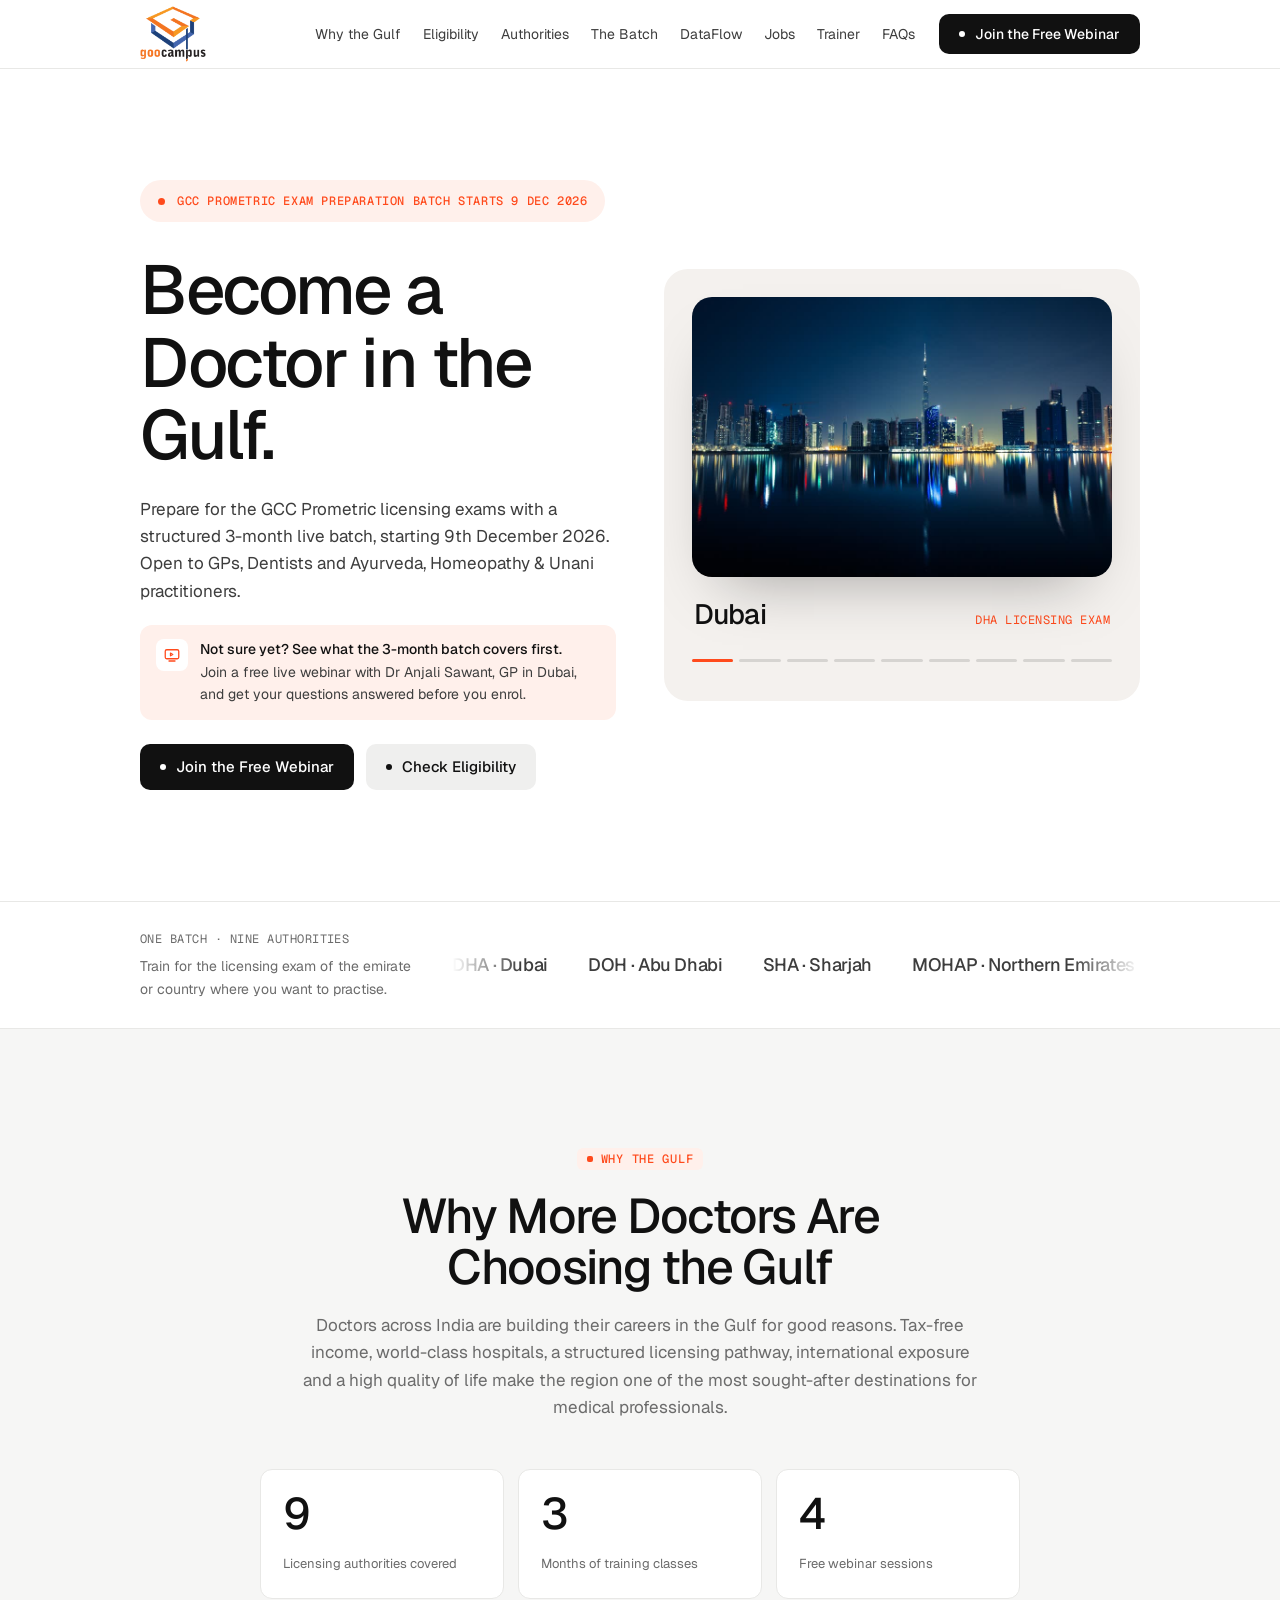
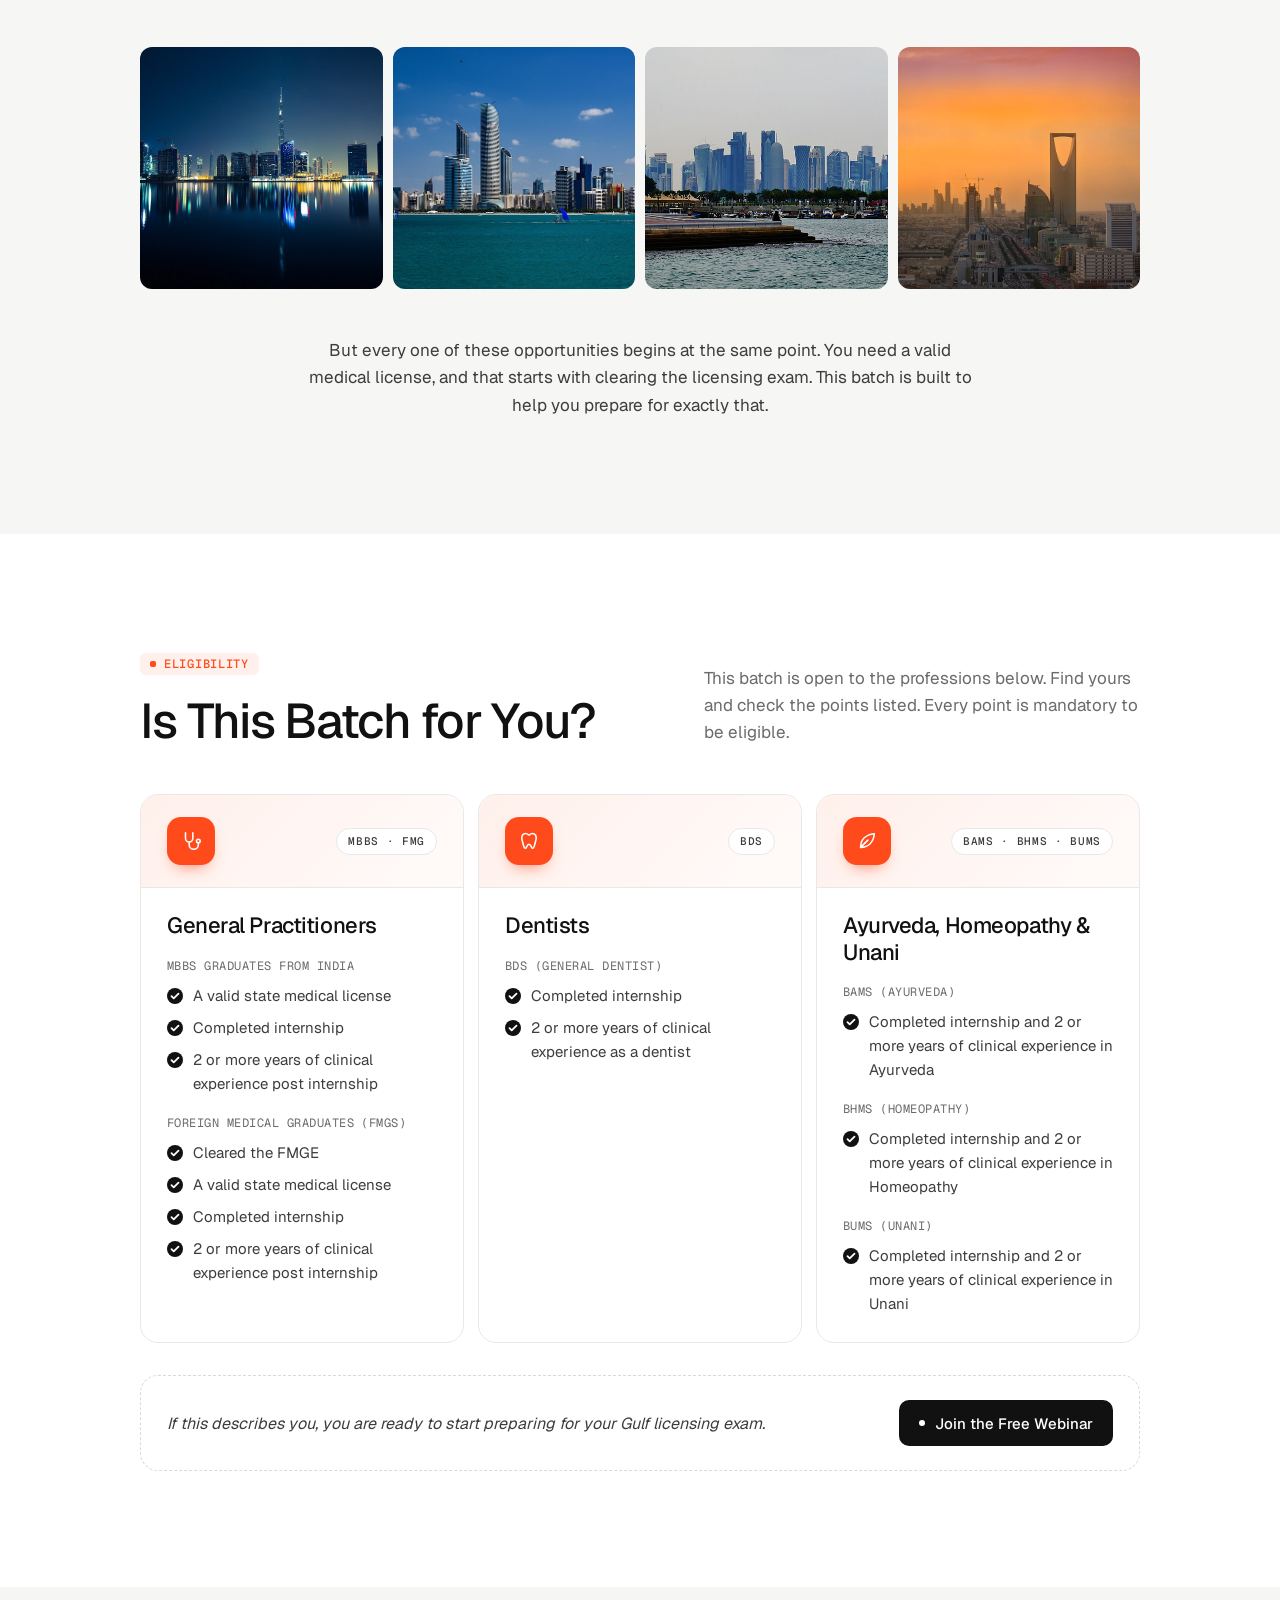
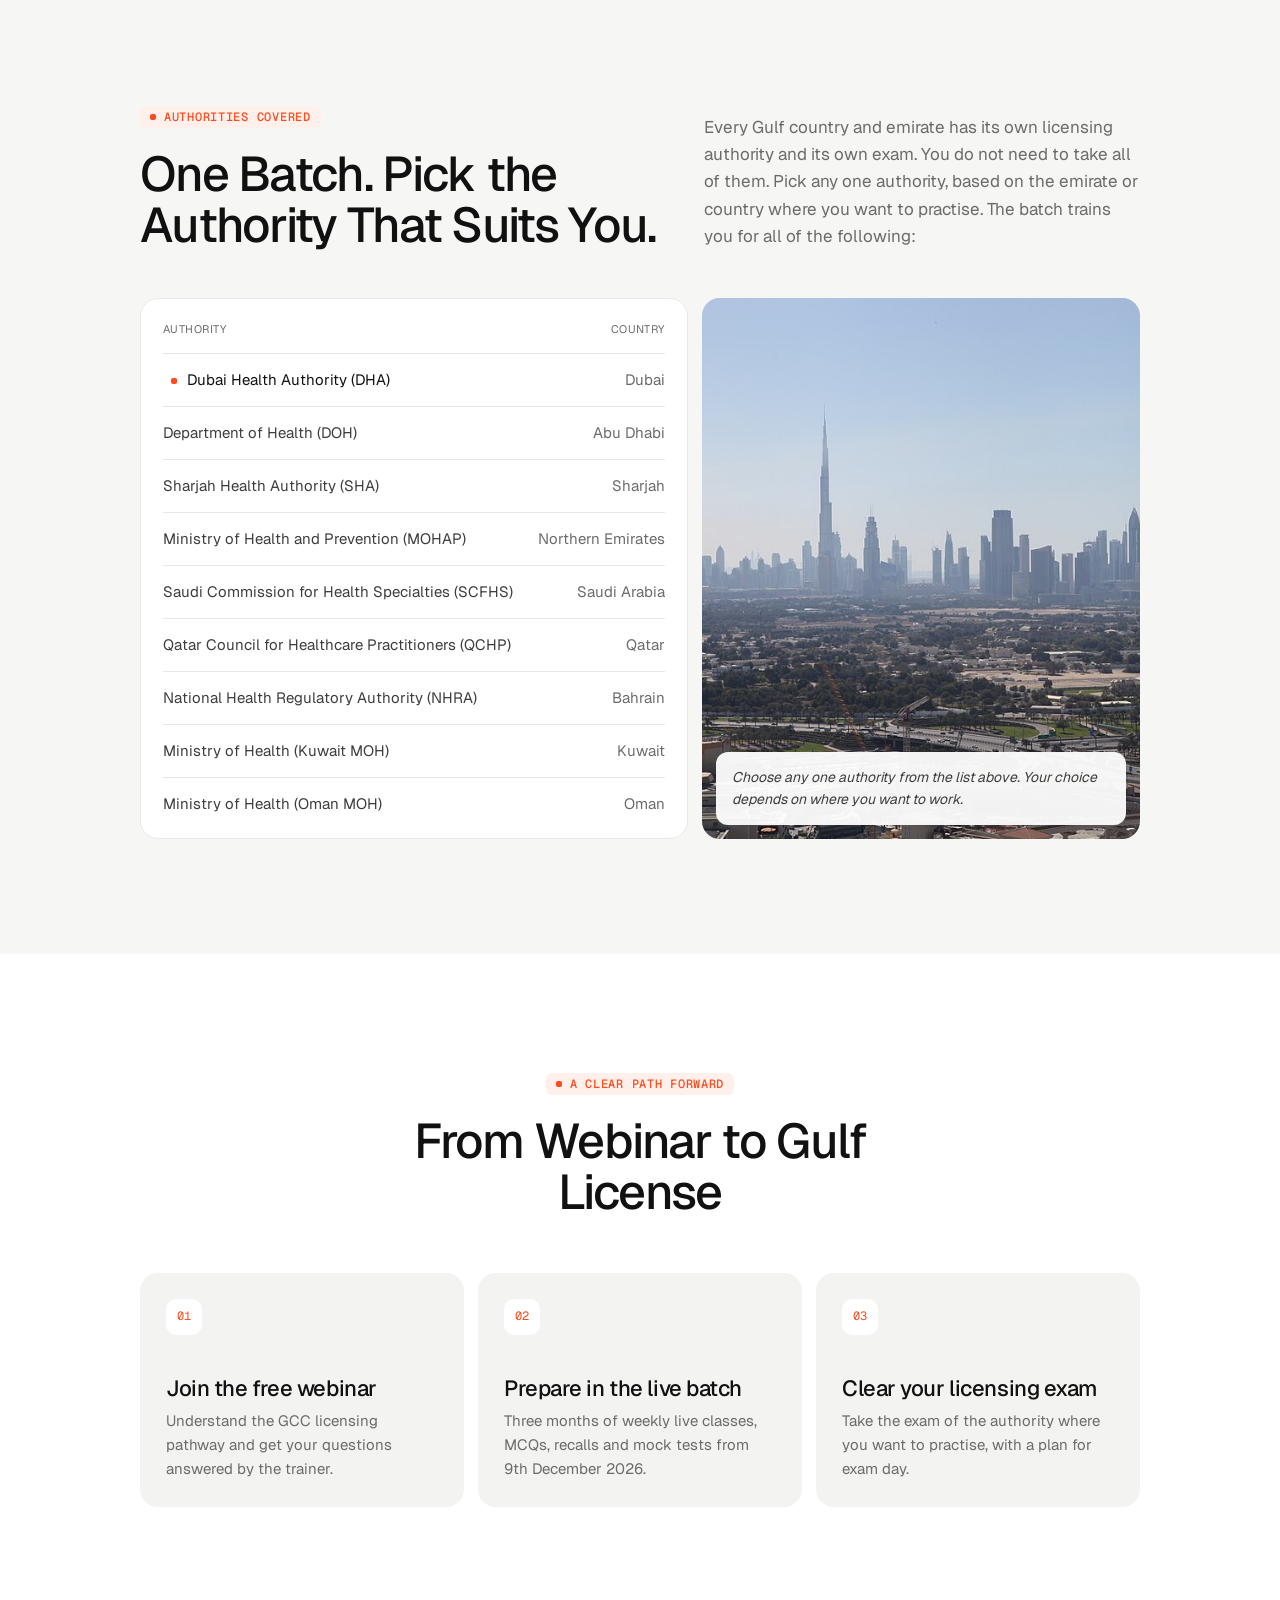
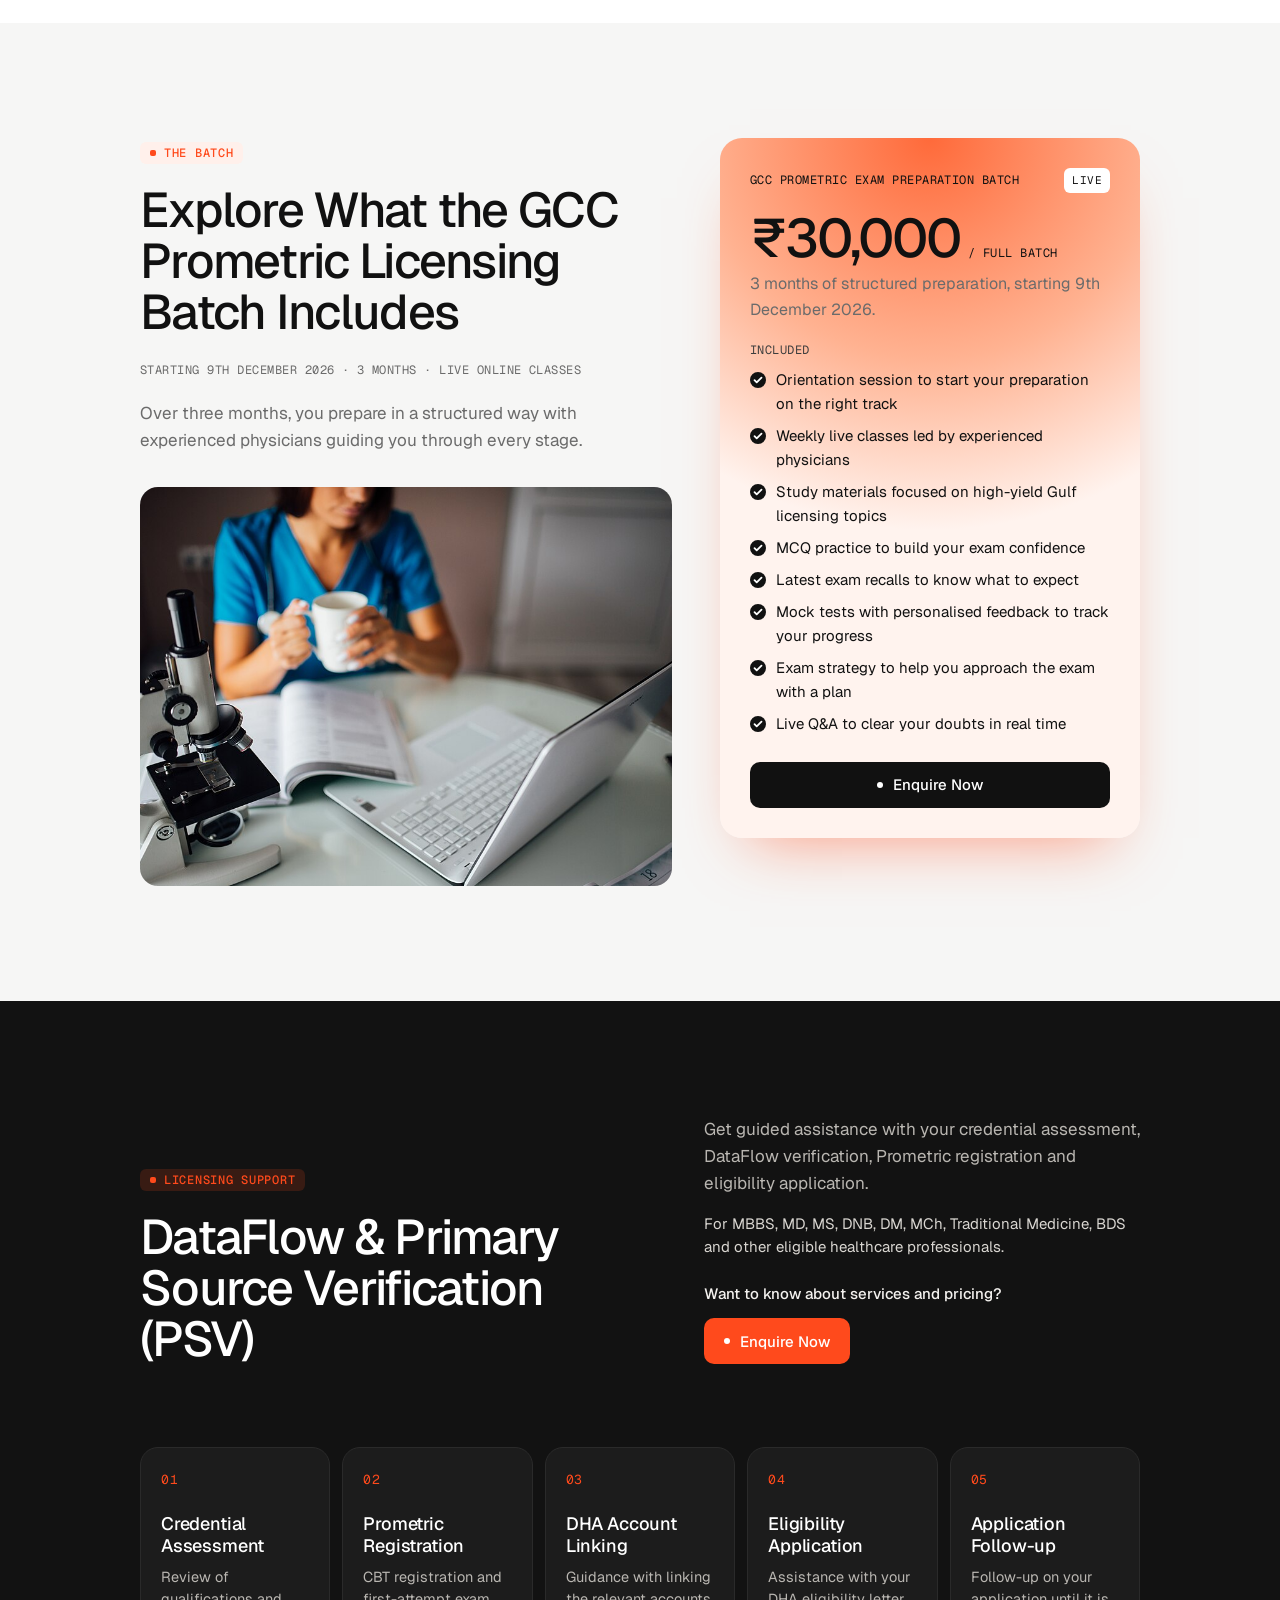
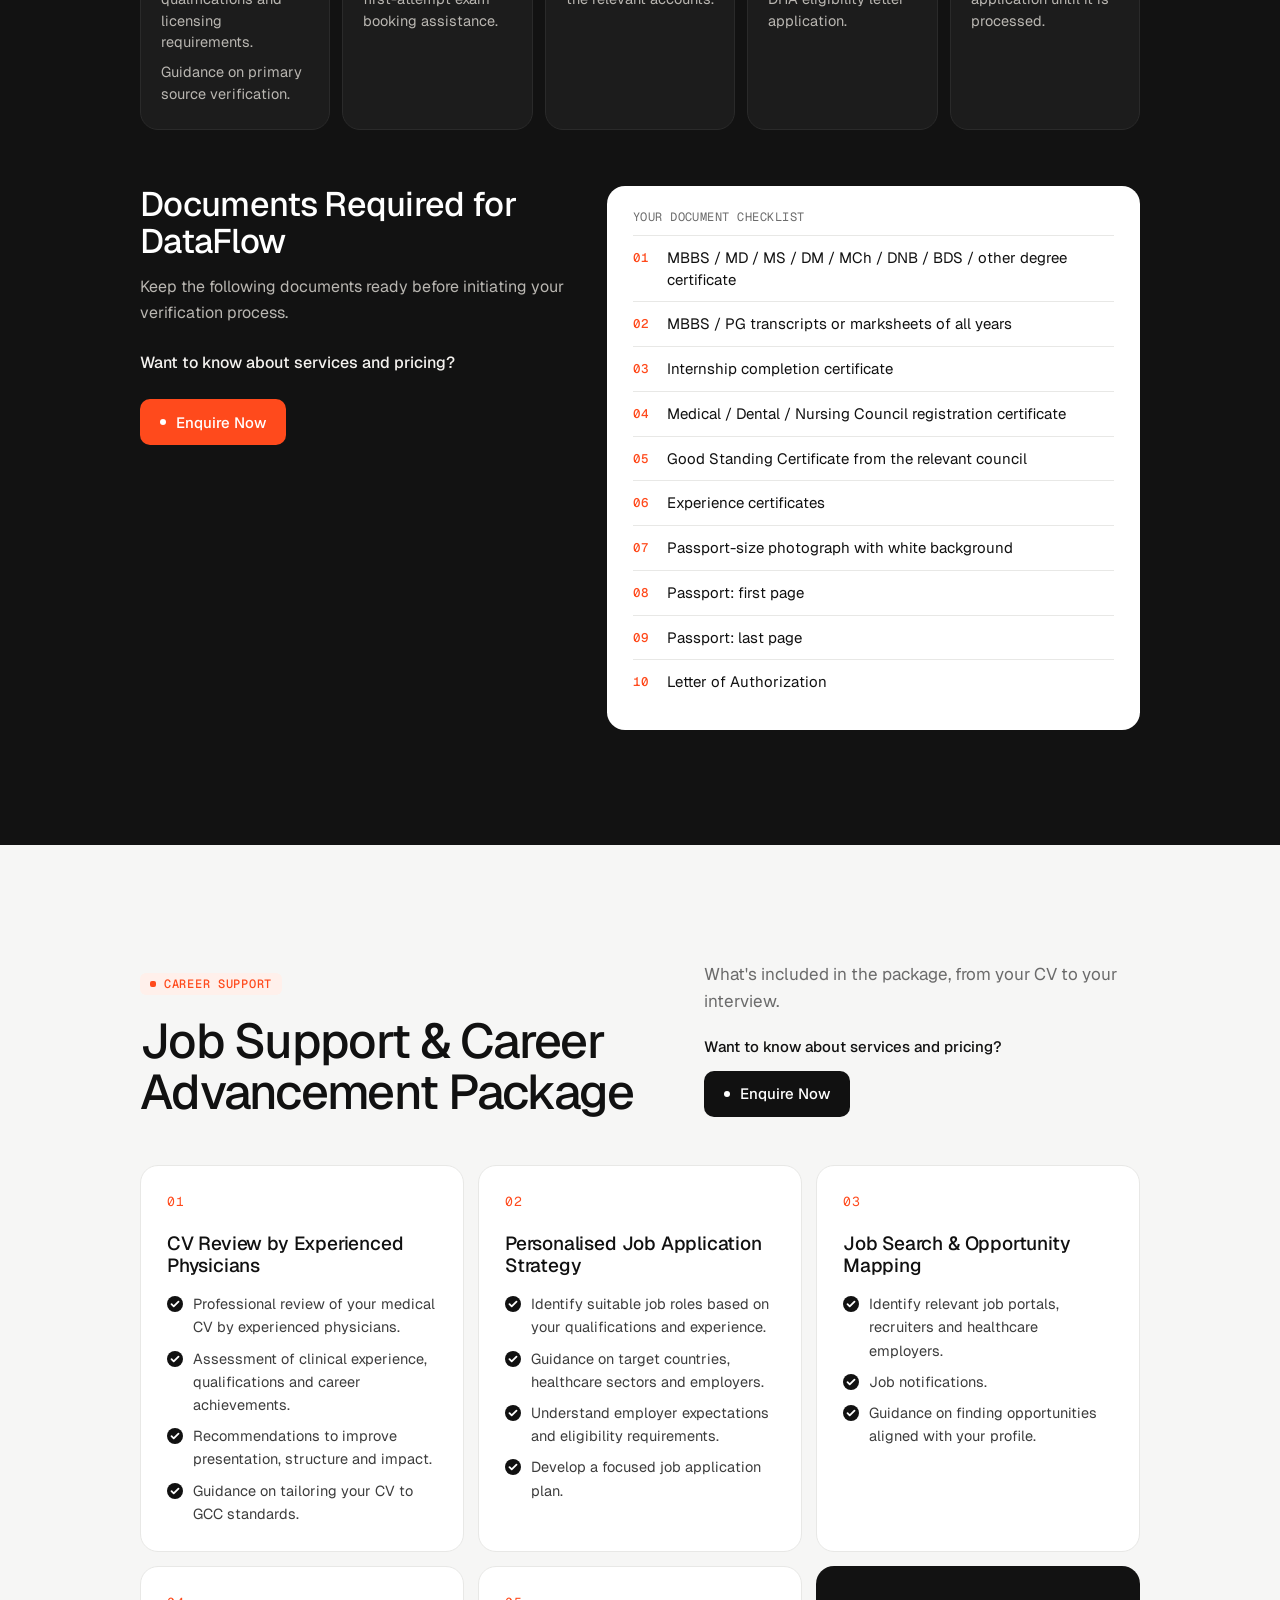
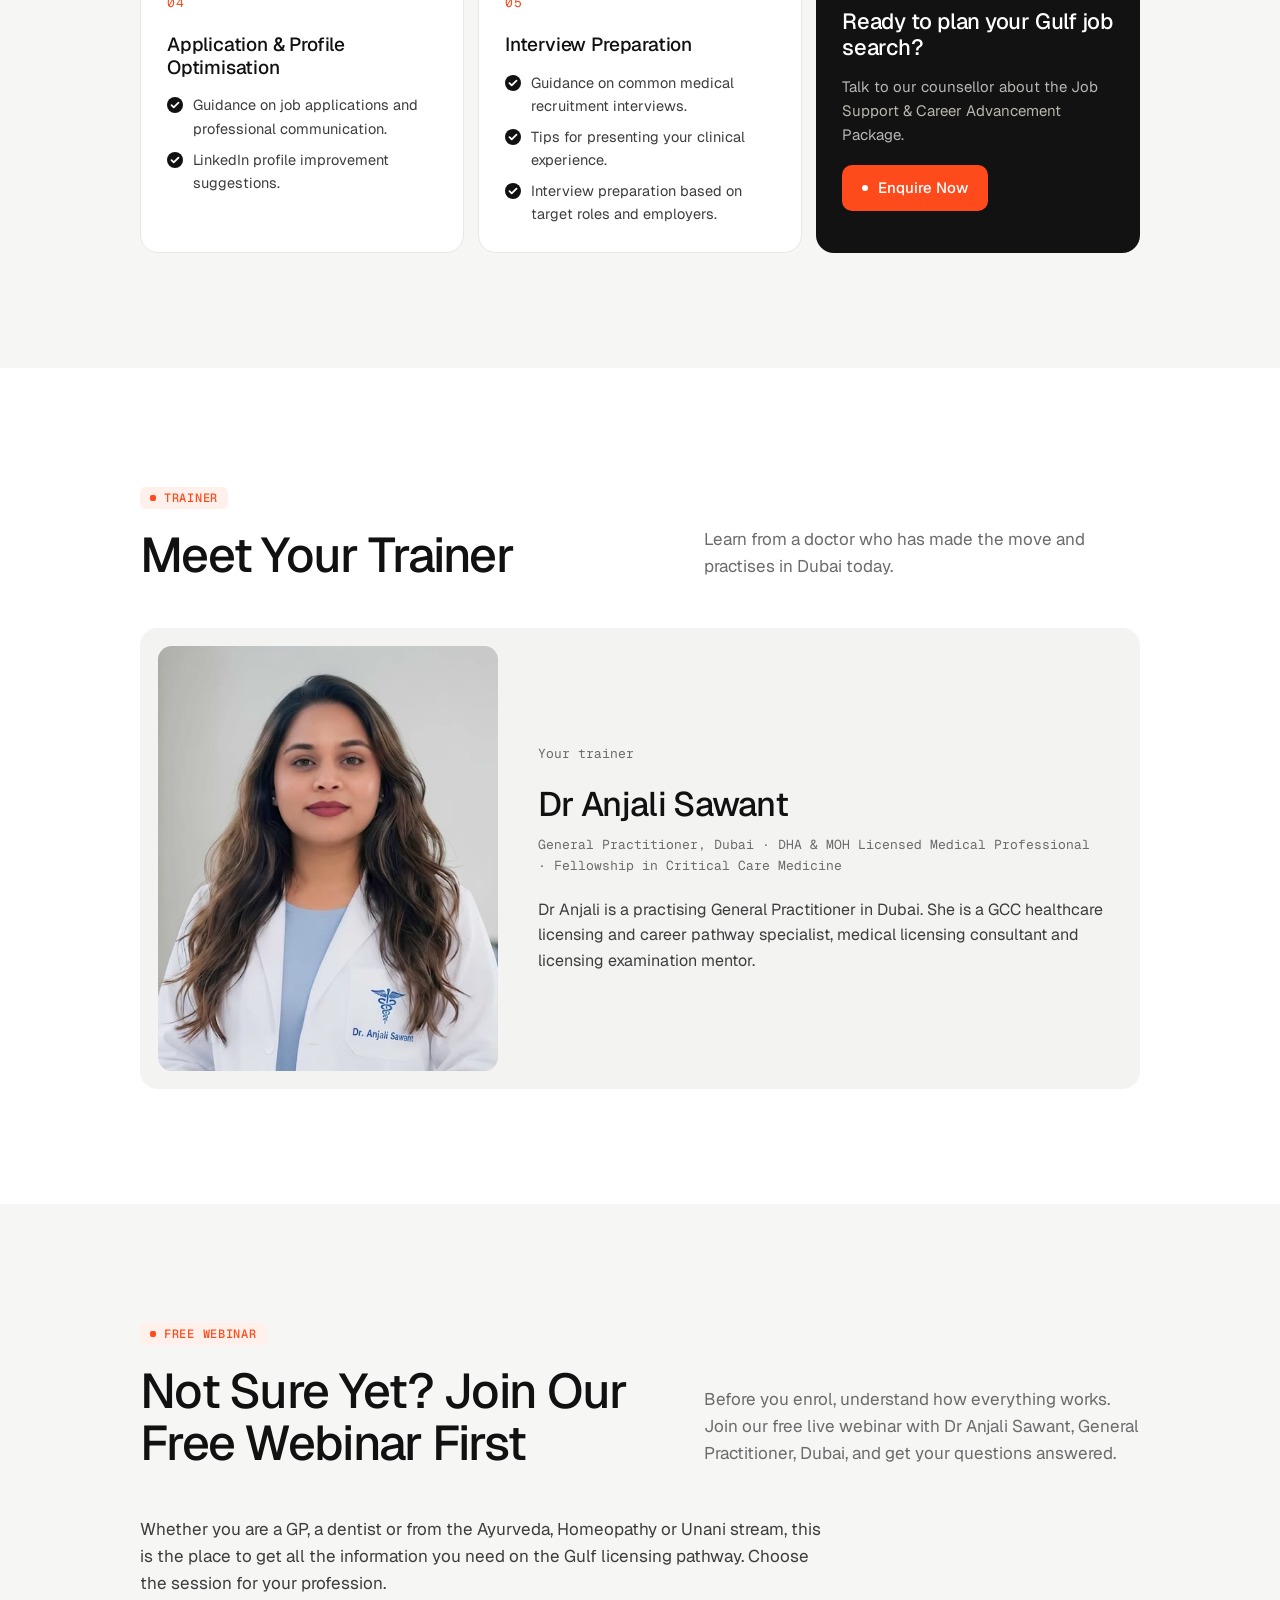
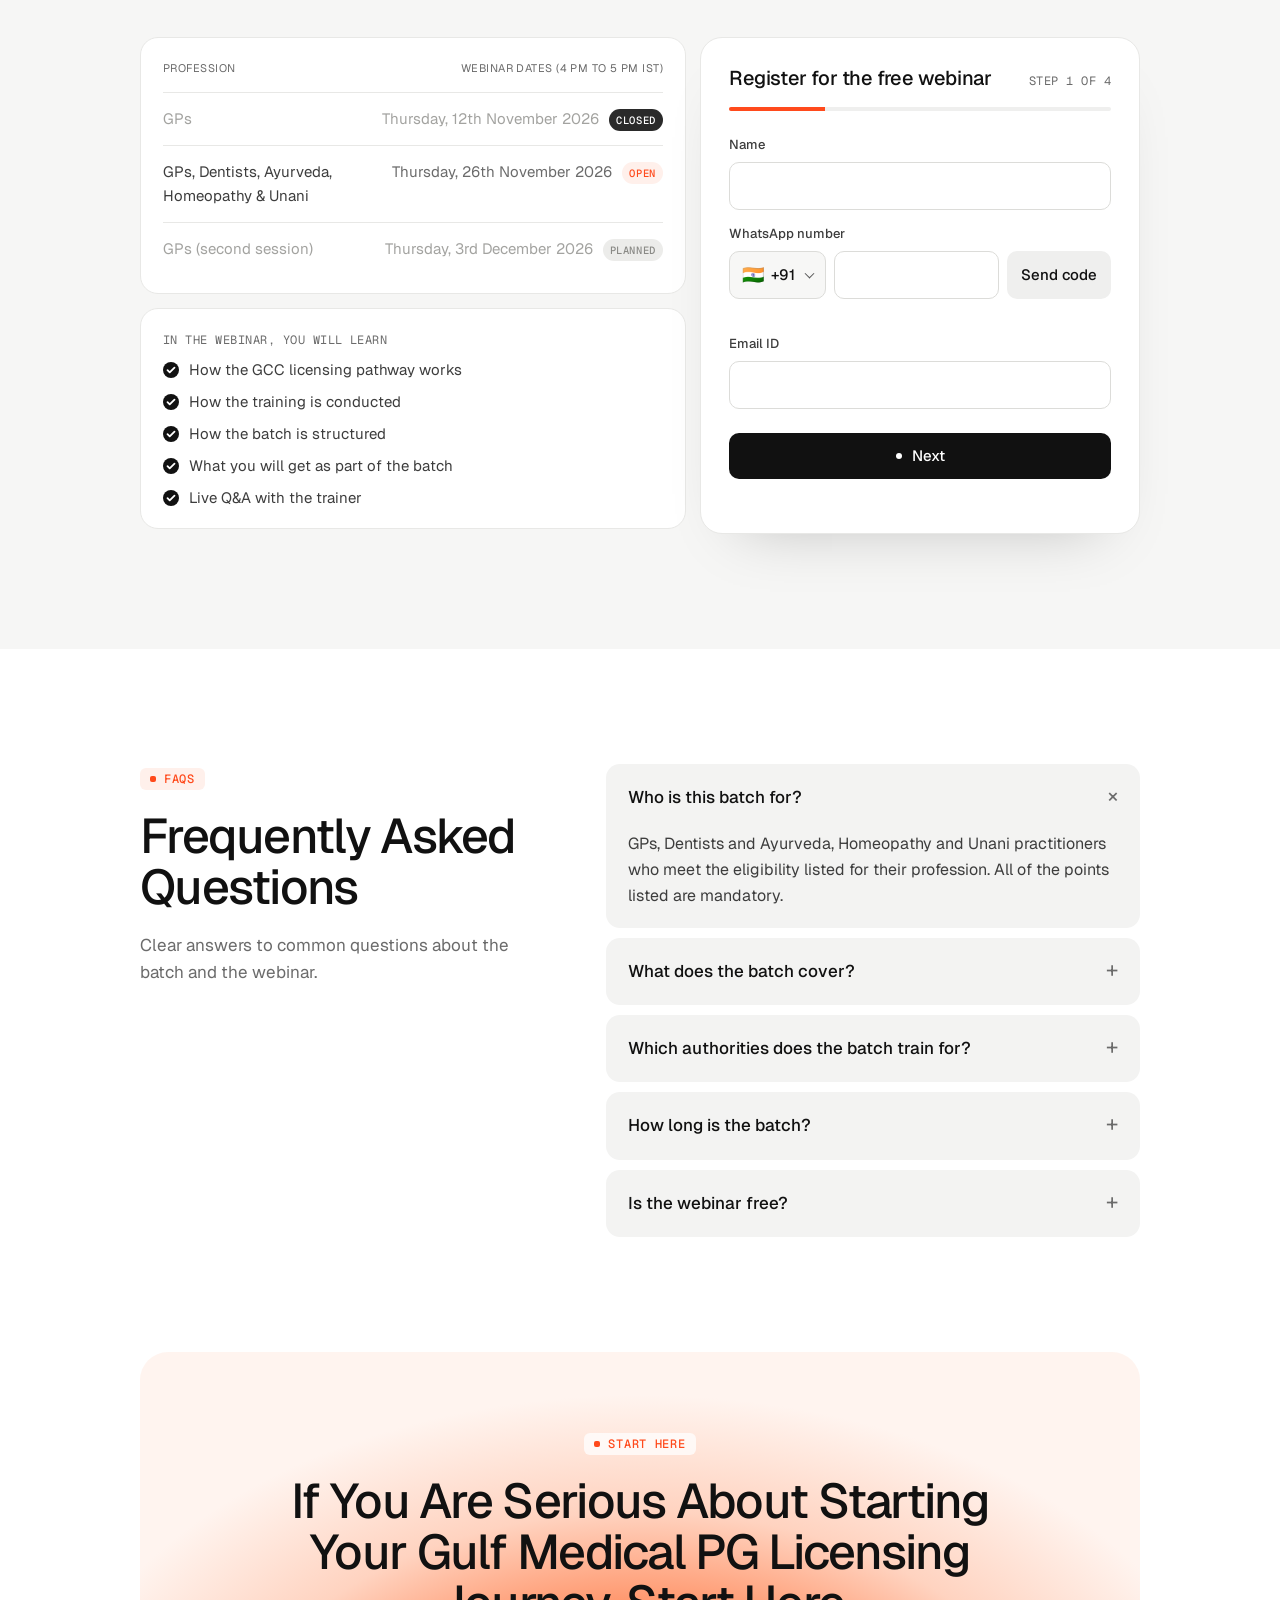
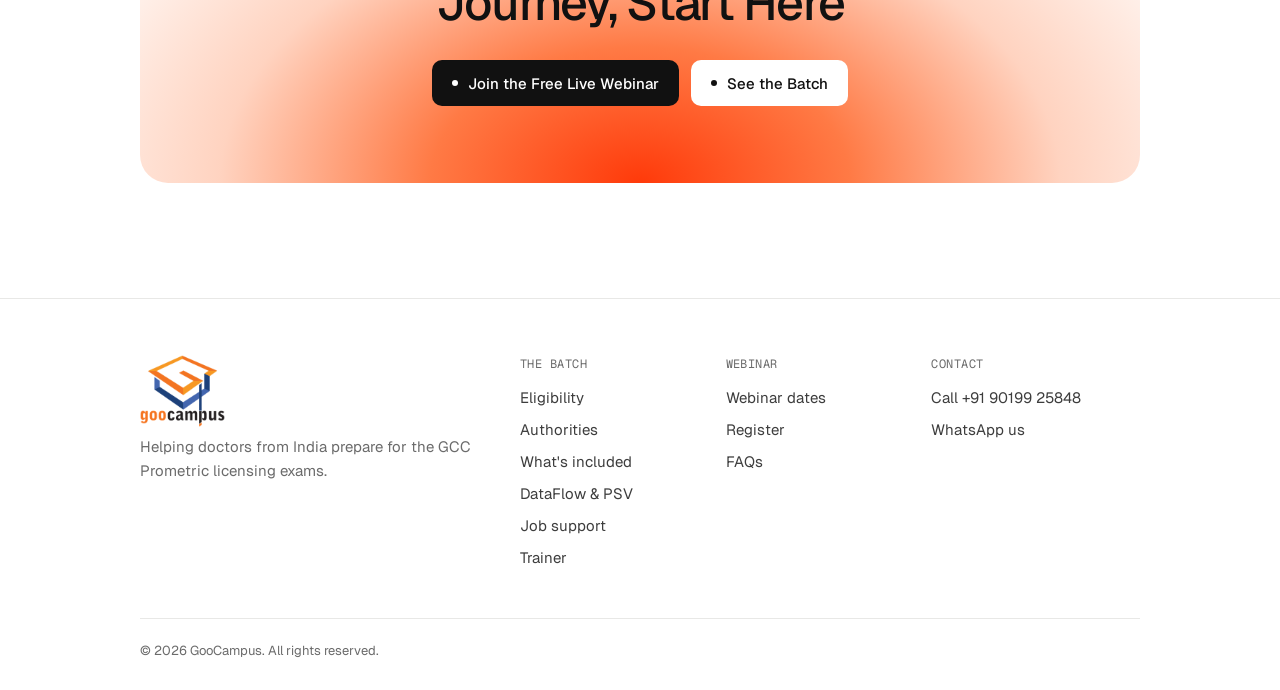
==== commit 17ec8efd: "Exam preparation batch wording; services and pricing line above Enquire Now Co-Authored-By: Claude O" ====
--- a/index.html
+++ b/index.html
@@ -25,7 +25,7 @@
 <link rel="preconnect" href="https://fonts.googleapis.com">
 <link rel="preconnect" href="https://fonts.gstatic.com" crossorigin>
 <link href="https://fonts.googleapis.com/css2?family=Geist:wght@400;500;600&family=Geist+Mono:wght@400;500&display=swap" rel="stylesheet">
-<link rel="stylesheet" href="style.css?v=28">
+<link rel="stylesheet" href="style.css?v=29">
 </head>
 <body>
 
@@ -56,7 +56,7 @@
   <!-- HERO -->
   <section class="hero">
     <div class="hero__text">
-      <p class="pill pill--hero"><span class="pill__text"><span>GCC Prometric licensing exam batch</span> <span>starts 9 Dec 2026</span></span></p>
+      <p class="pill pill--hero"><span class="pill__text"><span>GCC Prometric exam preparation batch</span> <span>starts 9 Dec 2026</span></span></p>
       <h1>Become a Doctor in the Gulf.</h1>
       <p class="lead">Prepare for the GCC Prometric licensing exams with a structured 3-month live batch, starting 9th December 2026. Open to GPs, Dentists and Ayurveda, Homeopathy &amp; Unani practitioners.</p>
       <a class="bridge" href="#webinar">
@@ -233,7 +233,7 @@
           <img class="batch__photo reveal" src="assets/img/photo-f187612353-960.jpg" alt="A doctor studying at a desk with a microscope, a textbook and a laptop" loading="lazy">
         </div>
         <div class="price-card reveal">
-          <div class="price-card__head"><span class="mono">GCC Prometric Licensing Batch</span><span class="badge mono">Live</span></div>
+          <div class="price-card__head"><span class="mono">GCC Prometric Exam Preparation Batch</span><span class="badge mono">Live</span></div>
           <p class="price"><b>₹30,000</b><span class="mono">/ full batch</span></p>
           <p class="muted">3 months of structured preparation, starting 9th December 2026.</p>
           <p class="mono label">Included</p>
@@ -264,6 +264,7 @@
         <div>
           <p class="sub reveal">Get guided assistance with your credential assessment, DataFlow verification, Prometric registration and eligibility application.</p>
           <p class="df-for reveal">For MBBS, MD, MS, DNB, DM, MCh, Traditional Medicine, BDS and other eligible healthcare professionals.</p>
+          <p class="enquire-note reveal">Want to know about services and pricing?</p>
           <a class="btn btn--accent reveal" href="https://wa.me/919019925848?text=Hi%2C%20I%20would%20like%20help%20with%20DataFlow%20%26%20Primary%20Source%20Verification%20(PSV)%20for%20my%20Gulf%20licence." target="_blank" rel="noopener"><span class="btn__dot"></span>Enquire Now</a>
         </div>
       </div>
@@ -281,6 +282,7 @@
         <div class="df-docs__text reveal">
           <h3>Documents Required for DataFlow</h3>
           <p>Keep the following documents ready before initiating your verification process.</p>
+          <p class="enquire-note">Want to know about services and pricing?</p>
           <a class="btn btn--accent" href="https://wa.me/919019925848?text=Hi%2C%20I%20would%20like%20help%20with%20DataFlow%20%26%20Primary%20Source%20Verification%20(PSV)%20for%20my%20Gulf%20licence." target="_blank" rel="noopener"><span class="btn__dot"></span>Enquire Now</a>
         </div>
         <div class="df-list reveal">
@@ -312,6 +314,7 @@
         </div>
         <div>
           <p class="sub reveal">What's included in the package, from your CV to your interview.</p>
+          <p class="enquire-note reveal">Want to know about services and pricing?</p>
           <a class="btn btn--dark reveal job-cta" href="https://wa.me/919019925848?text=Hi%2C%20I%27m%20interested%20in%20the%20Job%20Support%20%26%20Career%20Advancement%20Package%20for%20Gulf%20jobs.%20Please%20share%20the%20details." target="_blank" rel="noopener"><span class="btn__dot"></span>Enquire Now</a>
         </div>
       </div>
--- a/style.css
+++ b/style.css
@@ -418,3 +418,8 @@
 .cc__list li[aria-selected="true"] { background: var(--accent-soft); color: var(--accent); font-weight: 500; }
 .cc__code { font: 500 13px var(--mono); color: var(--muted); }
 .cc__list li[aria-selected="true"] .cc__code { color: var(--accent); }
+
+.enquire-note { font-size: 15px; font-weight: 500; color: var(--ink); margin: 0 0 12px; }
+.section--dark .enquire-note { color: #f4f2ef; }
+.job-cta { margin-top: 0; }
+#jobs .enquire-note { margin-top: 20px; }
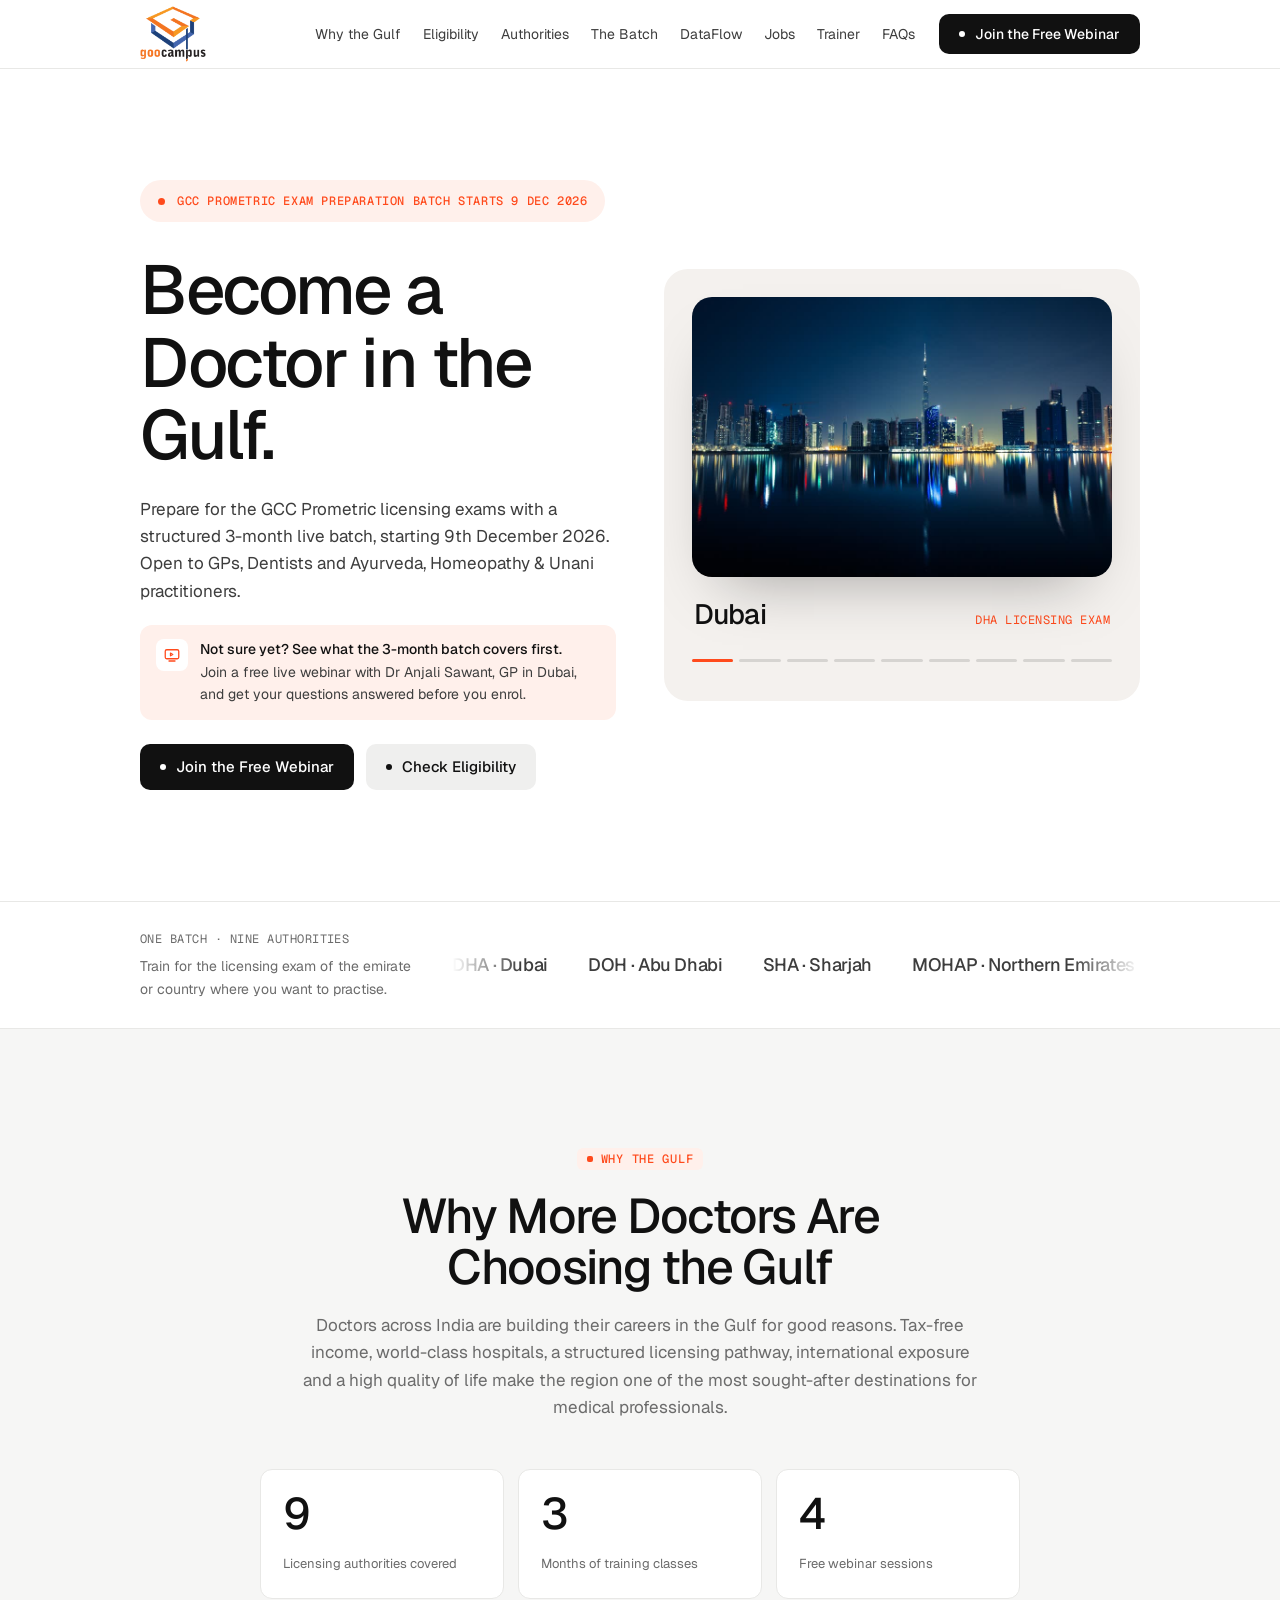
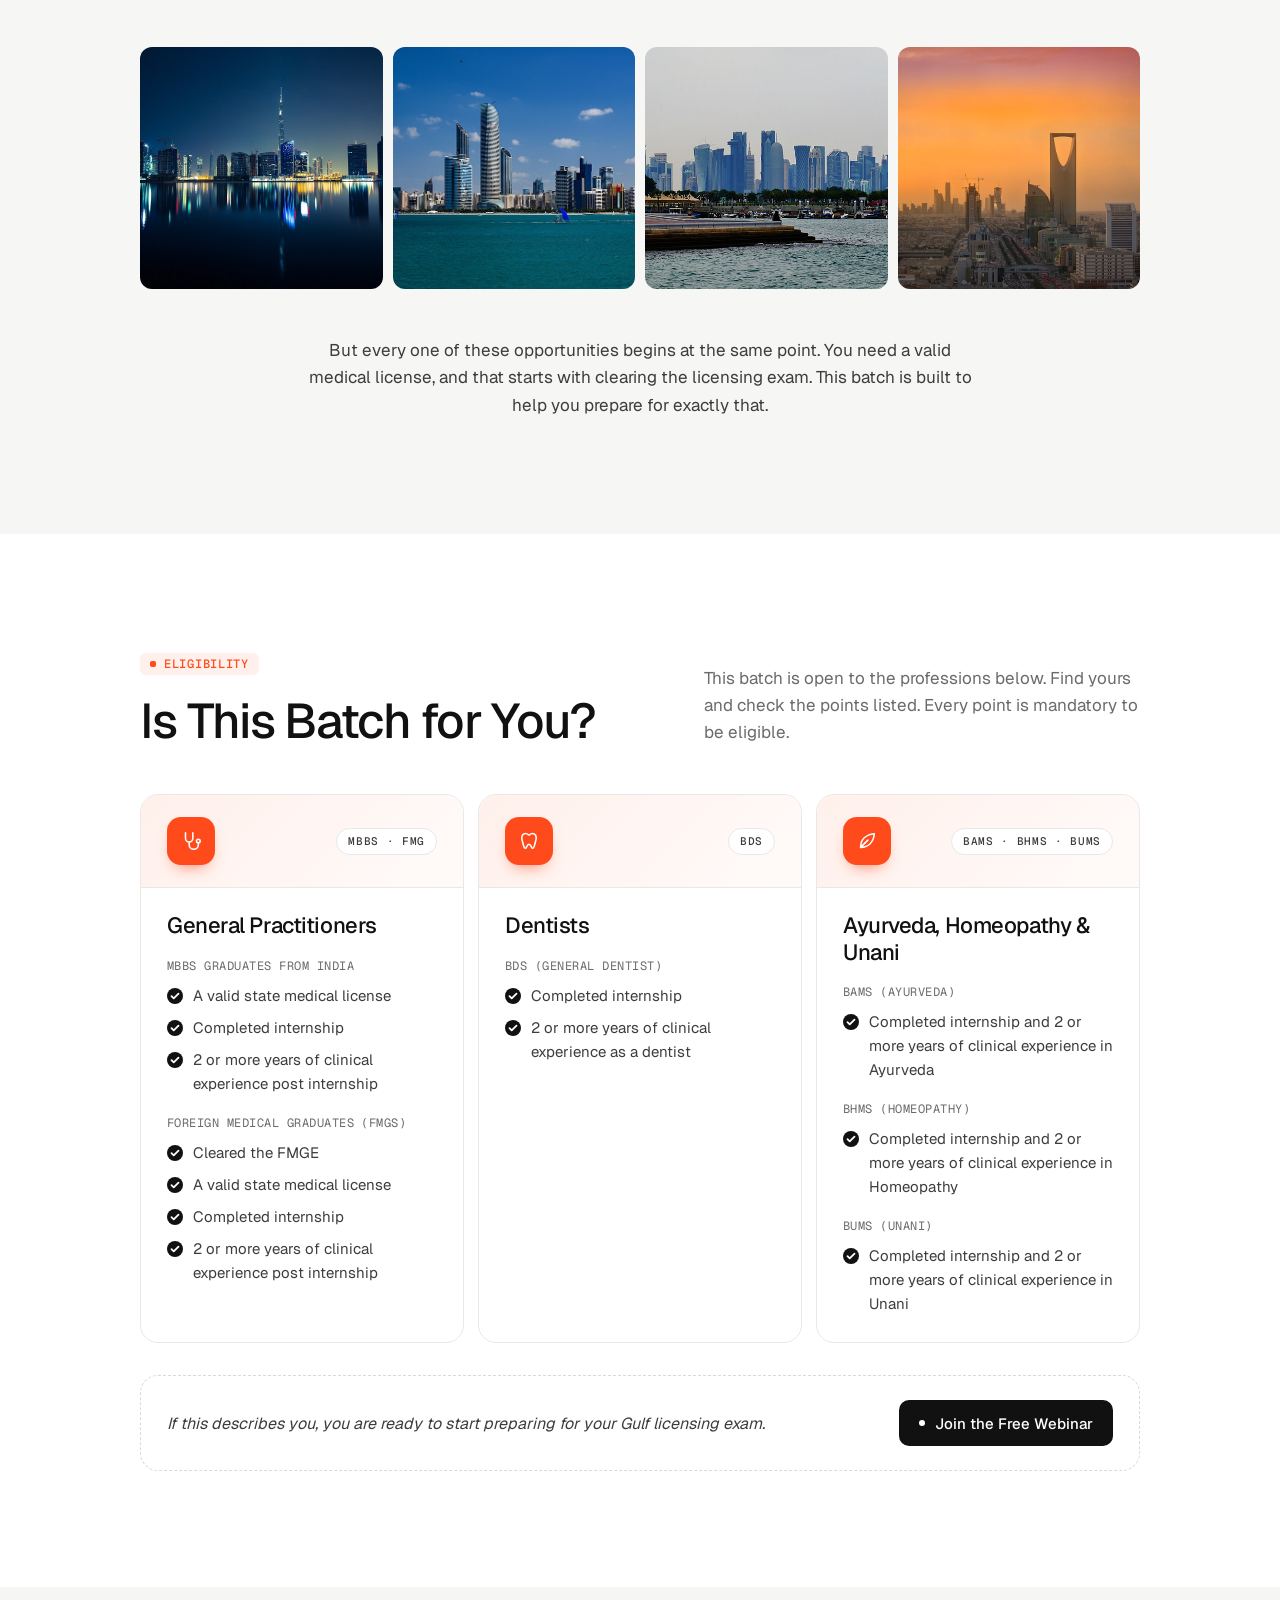
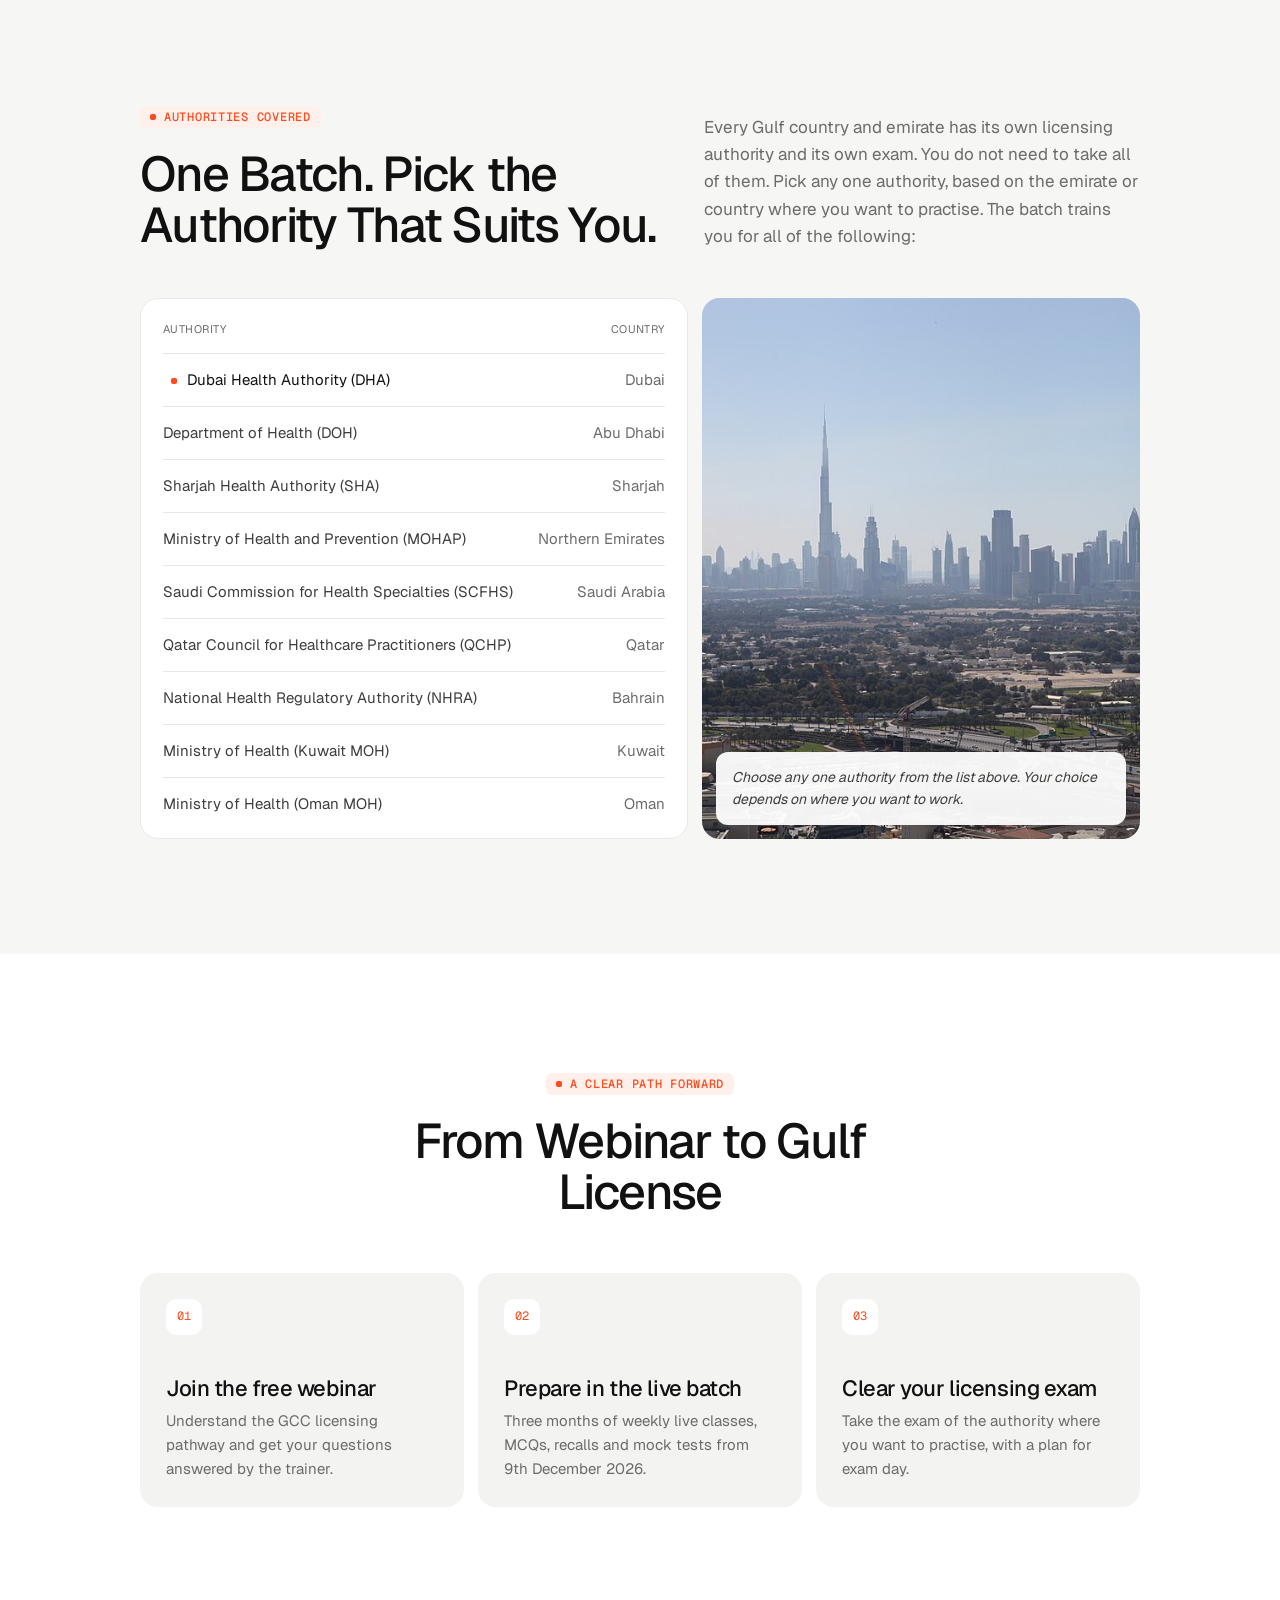
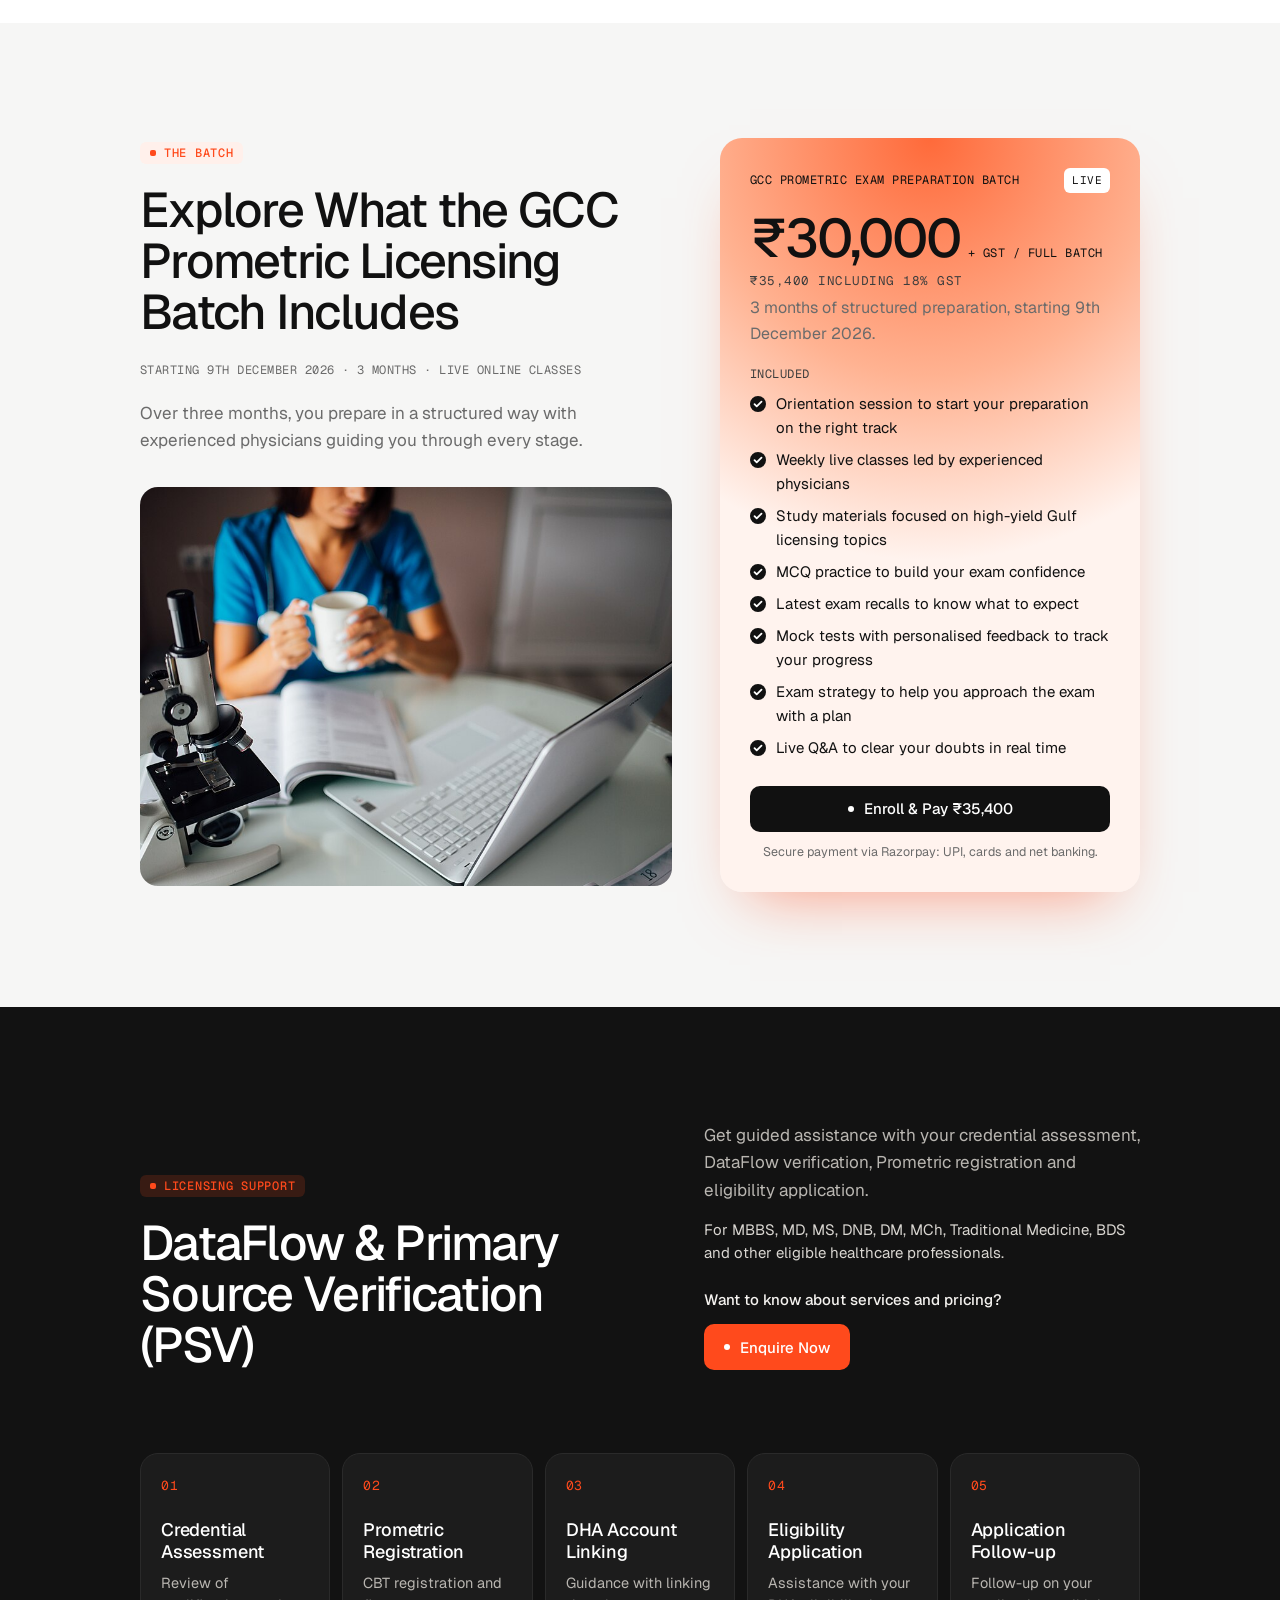
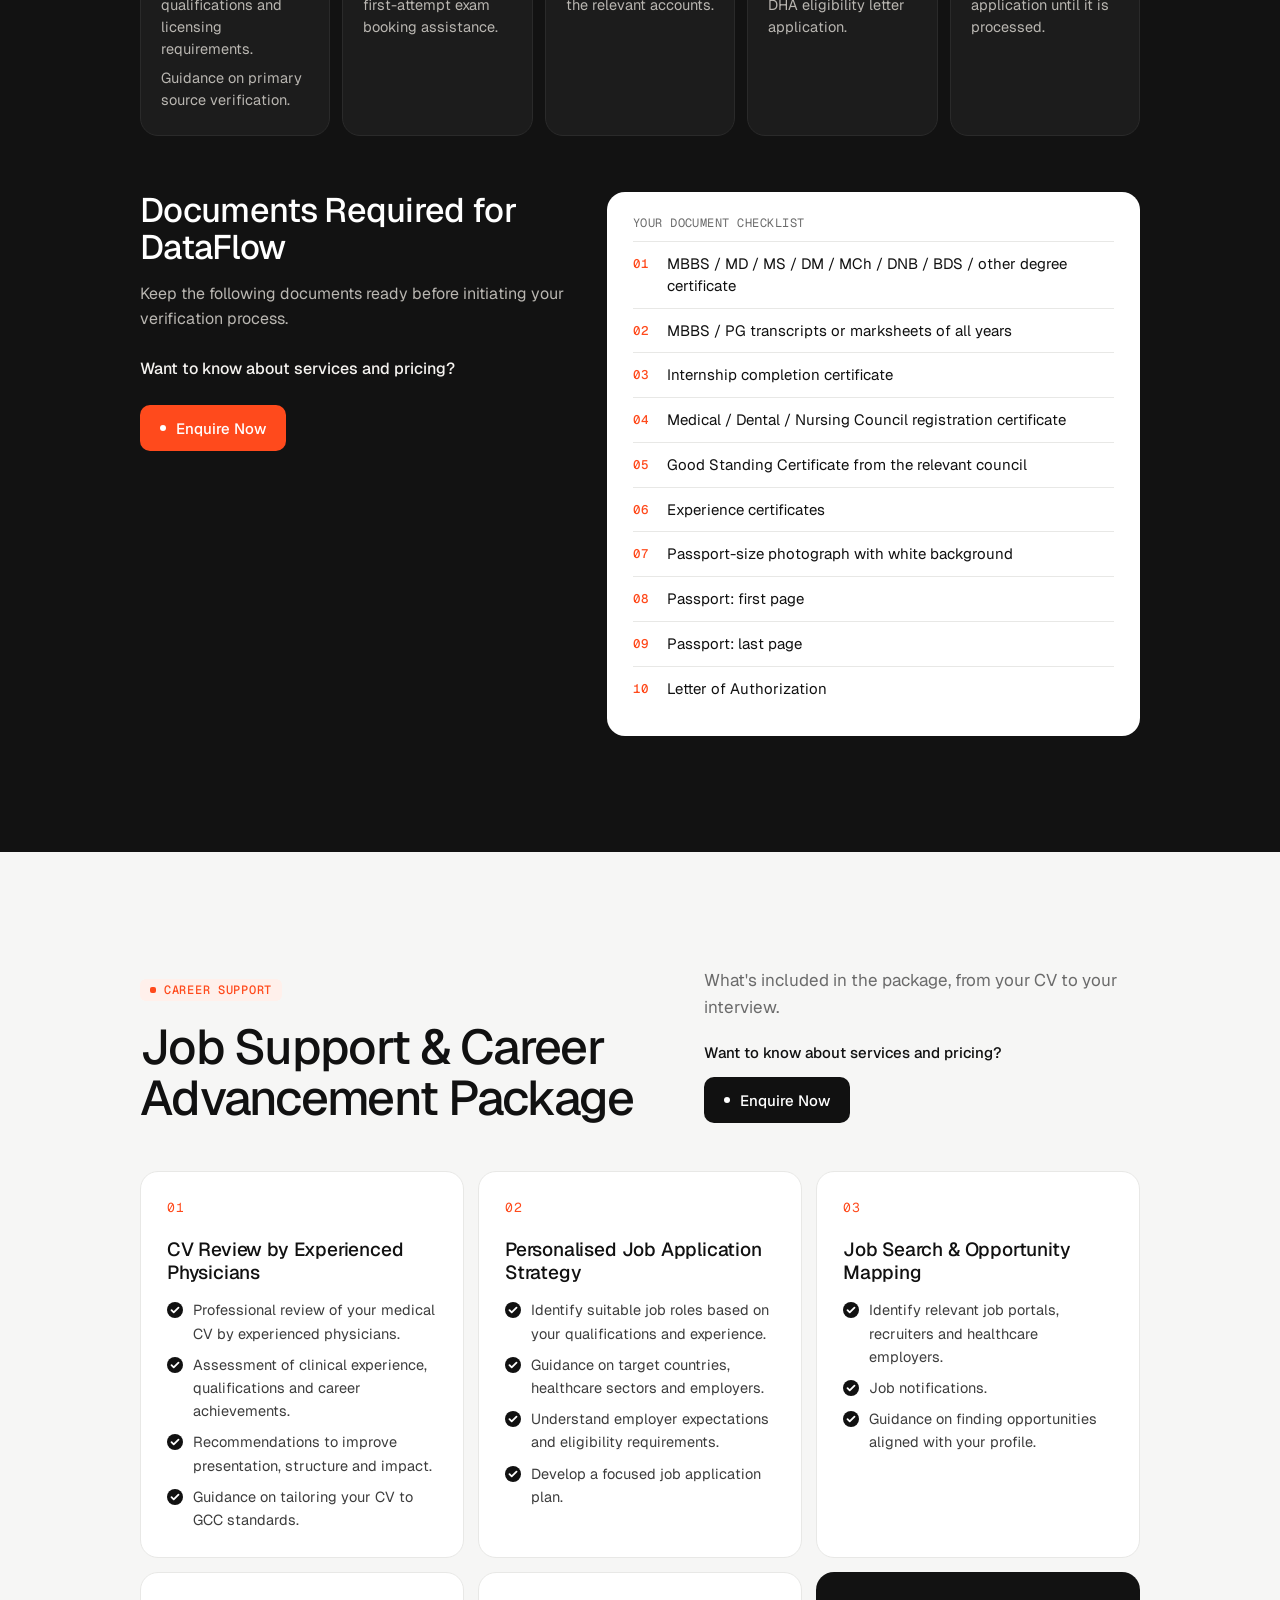
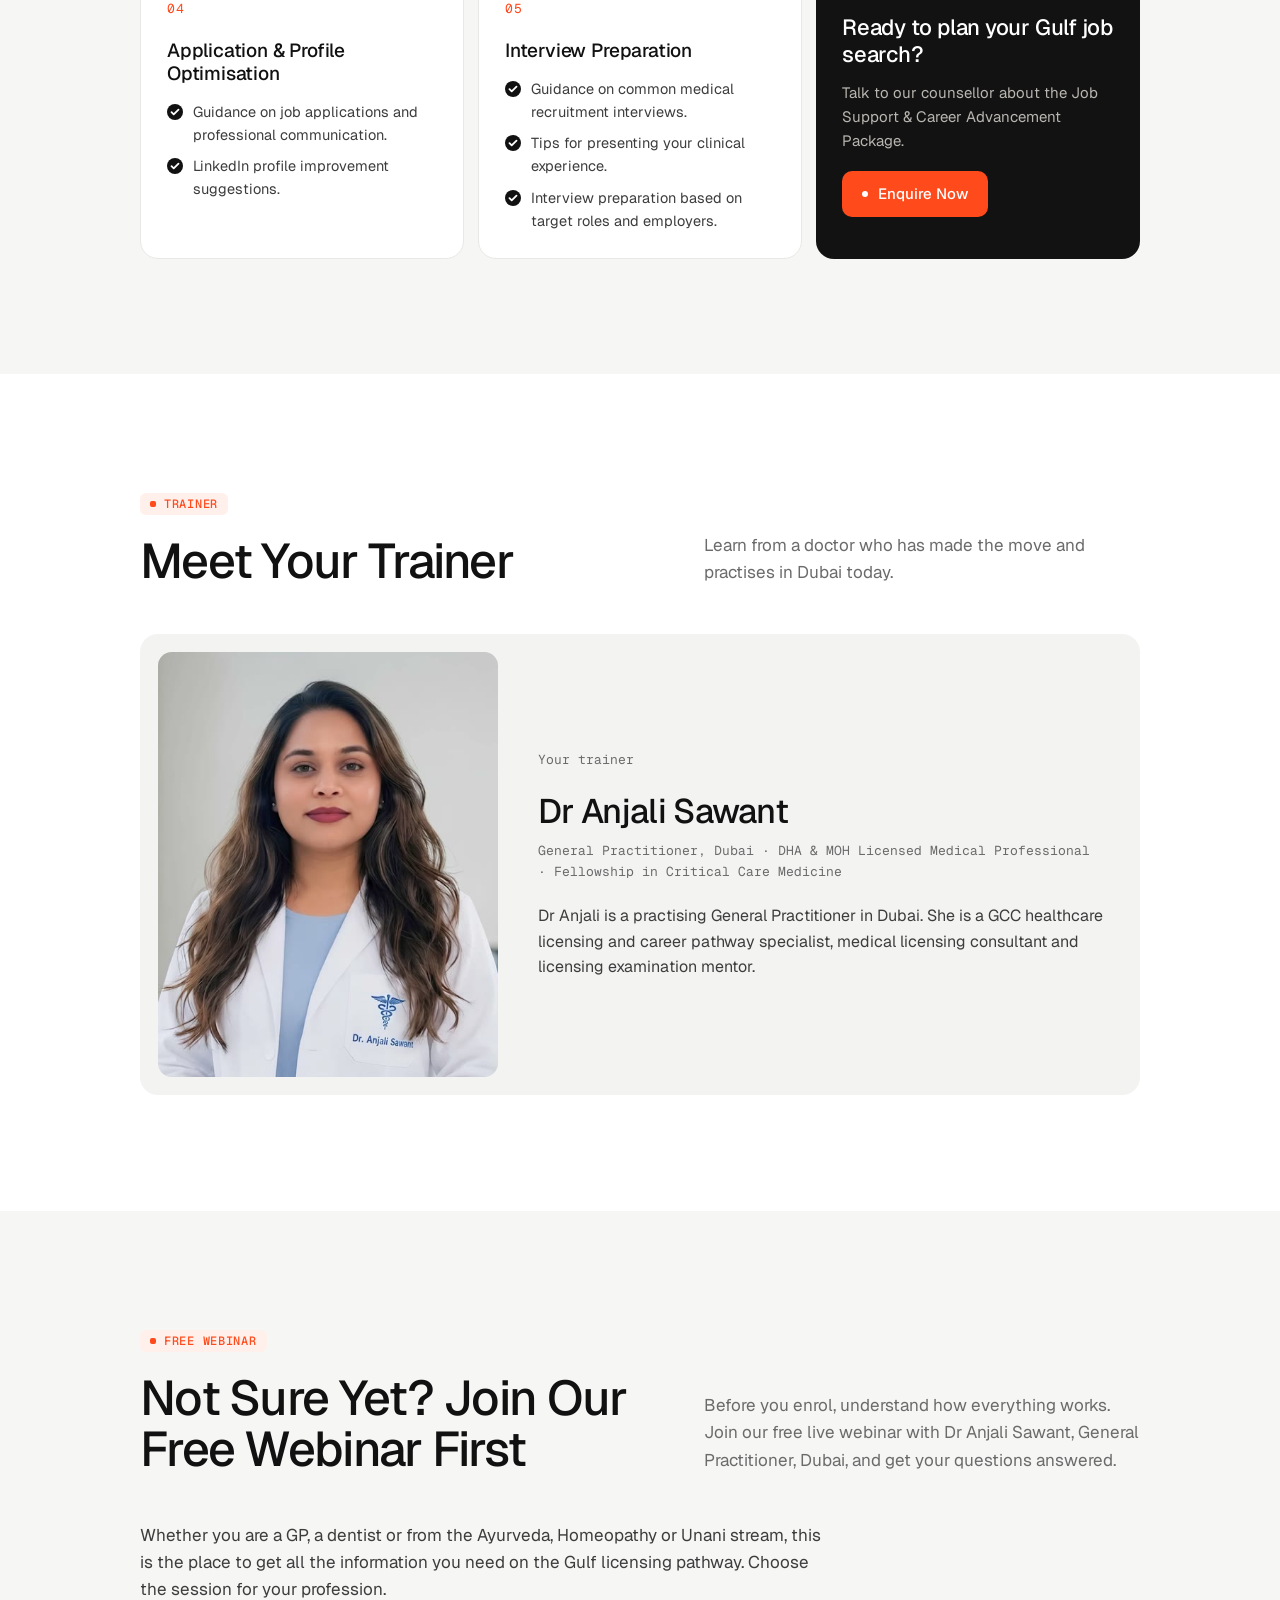
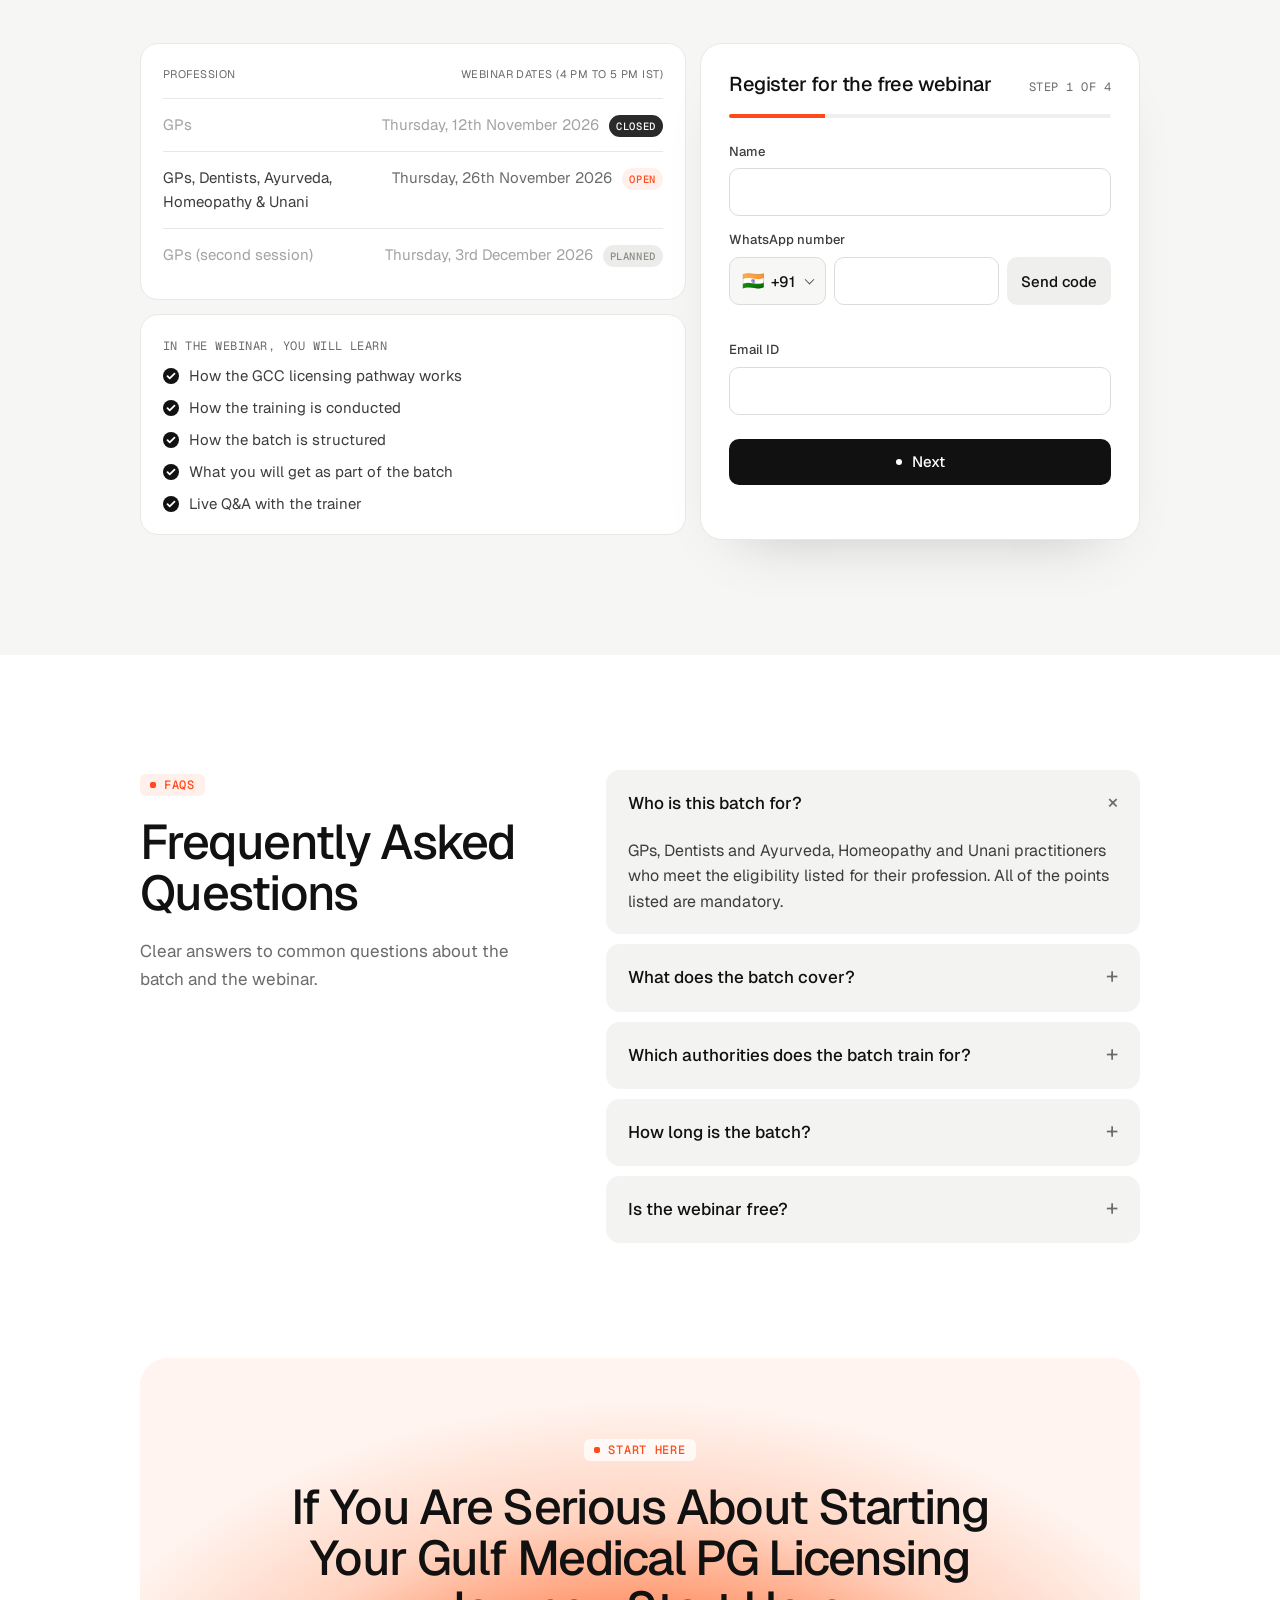
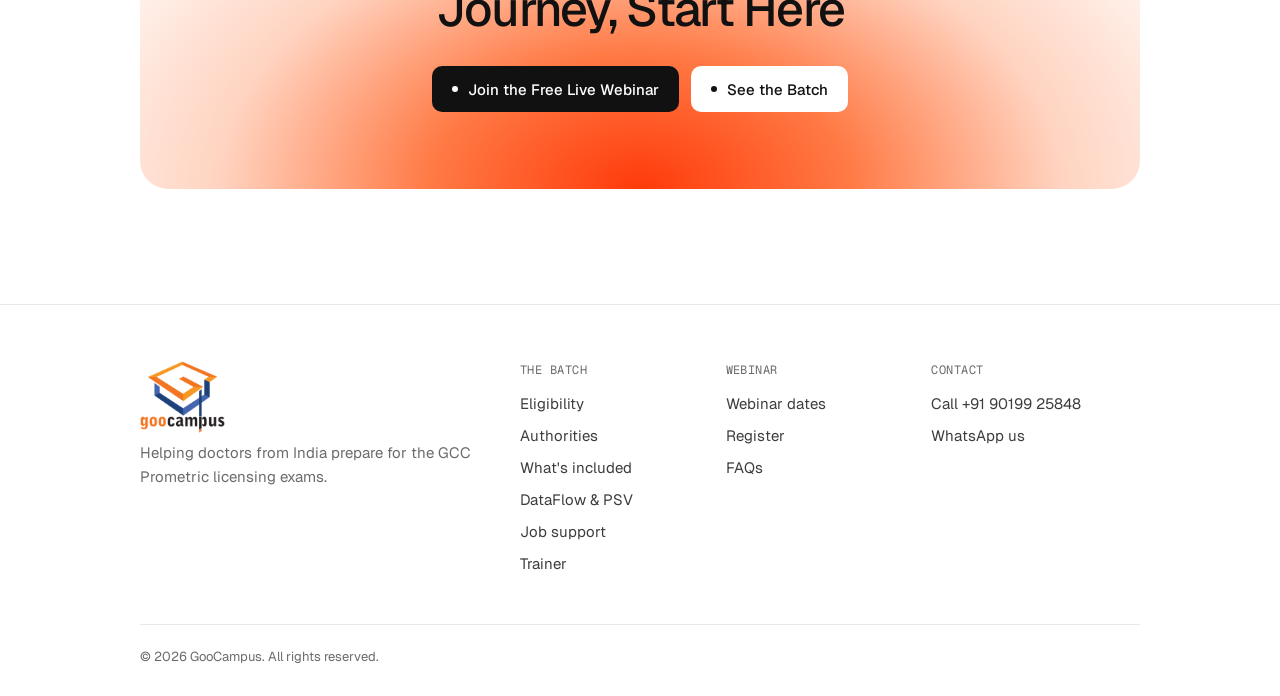
==== commit 048730ef: "Price card: Enroll & Pay via Razorpay, Rs 30,000 + GST Co-Authored-By: Claude Opus 5.5 <noreply@anth" ====
--- a/index.html
+++ b/index.html
@@ -25,7 +25,7 @@
 <link rel="preconnect" href="https://fonts.googleapis.com">
 <link rel="preconnect" href="https://fonts.gstatic.com" crossorigin>
 <link href="https://fonts.googleapis.com/css2?family=Geist:wght@400;500;600&family=Geist+Mono:wght@400;500&display=swap" rel="stylesheet">
-<link rel="stylesheet" href="style.css?v=29">
+<link rel="stylesheet" href="style.css?v=31">
 </head>
 <body>
 
@@ -234,7 +234,8 @@
         </div>
         <div class="price-card reveal">
           <div class="price-card__head"><span class="mono">GCC Prometric Exam Preparation Batch</span><span class="badge mono">Live</span></div>
-          <p class="price"><b>₹30,000</b><span class="mono">/ full batch</span></p>
+          <p class="price"><b>₹30,000</b><span class="mono">+ GST / full batch</span></p>
+          <p class="price-gst mono">₹35,400 including 18% GST</p>
           <p class="muted">3 months of structured preparation, starting 9th December 2026.</p>
           <p class="mono label">Included</p>
           <ul class="checks checks--dark">
@@ -247,7 +248,8 @@
             <li>Exam strategy to help you approach the exam with a plan</li>
             <li>Live Q&amp;A to clear your doubts in real time</li>
           </ul>
-          <a class="btn btn--dark btn--block" href="https://wa.me/919019925848?text=Hi%2C%20I%27m%20interested%20in%20the%20GCC%20Prometric%20Licensing%20Batch%20%28%E2%82%B930%2C000%2C%20starting%209%20December%202026%29.%20Please%20share%20the%20details." target="_blank" rel="noopener"><span class="btn__dot"></span>Enquire Now</a>
+          <a class="btn btn--dark btn--block" href="https://rzp.io/rzp/GCCPrometricBatch" target="_blank" rel="noopener"><span class="btn__dot"></span>Enroll &amp; Pay ₹35,400</a>
+          <p class="pay-note">Secure payment via Razorpay: UPI, cards and net banking.</p>
         </div>
       </div>
     </div>
--- a/style.css
+++ b/style.css
@@ -423,3 +423,7 @@
 .section--dark .enquire-note { color: #f4f2ef; }
 .job-cta { margin-top: 0; }
 #jobs .enquire-note { margin-top: 20px; }
+
+.price-gst { font-size: 12.5px; letter-spacing: .04em; color: var(--ink-2); margin: 0 0 4px; }
+.pay-note { font-size: 12.5px; color: var(--muted); text-align: center; margin: 10px 0 0; }
+.price span { white-space: nowrap; }
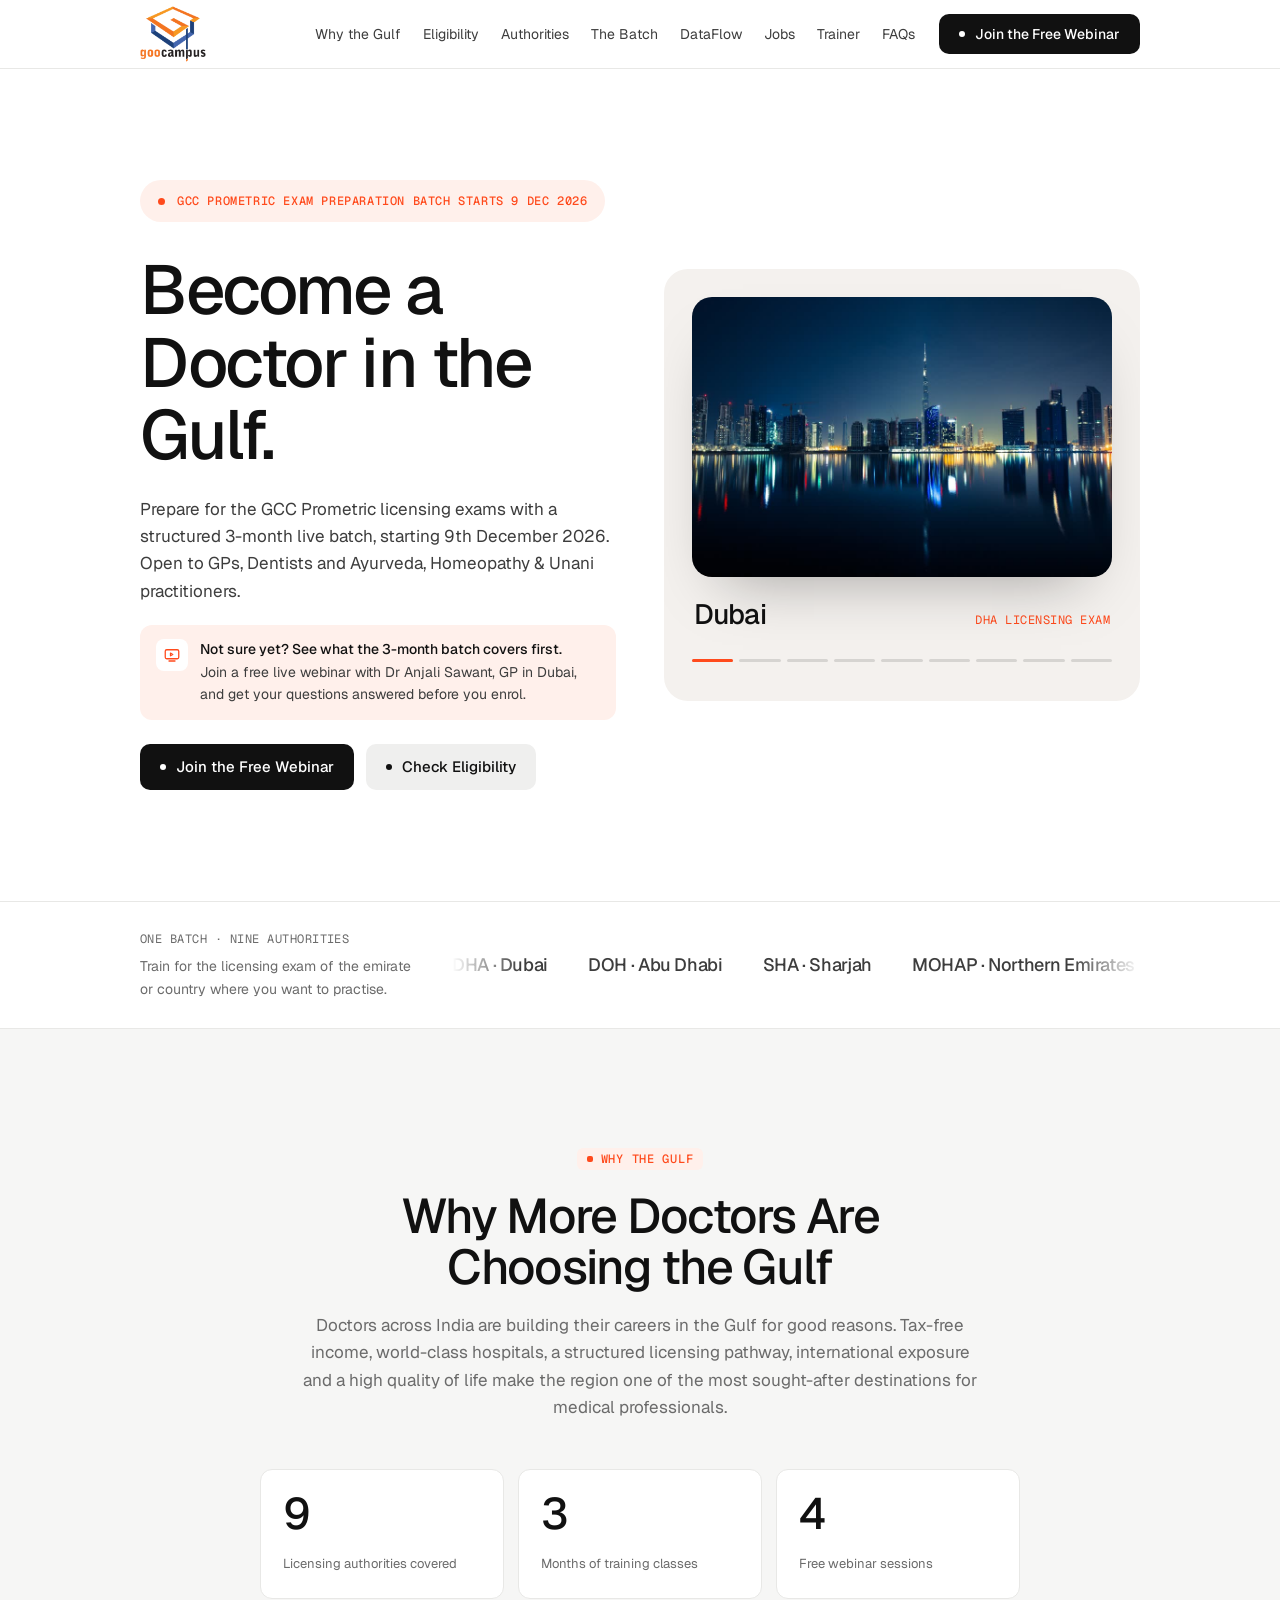
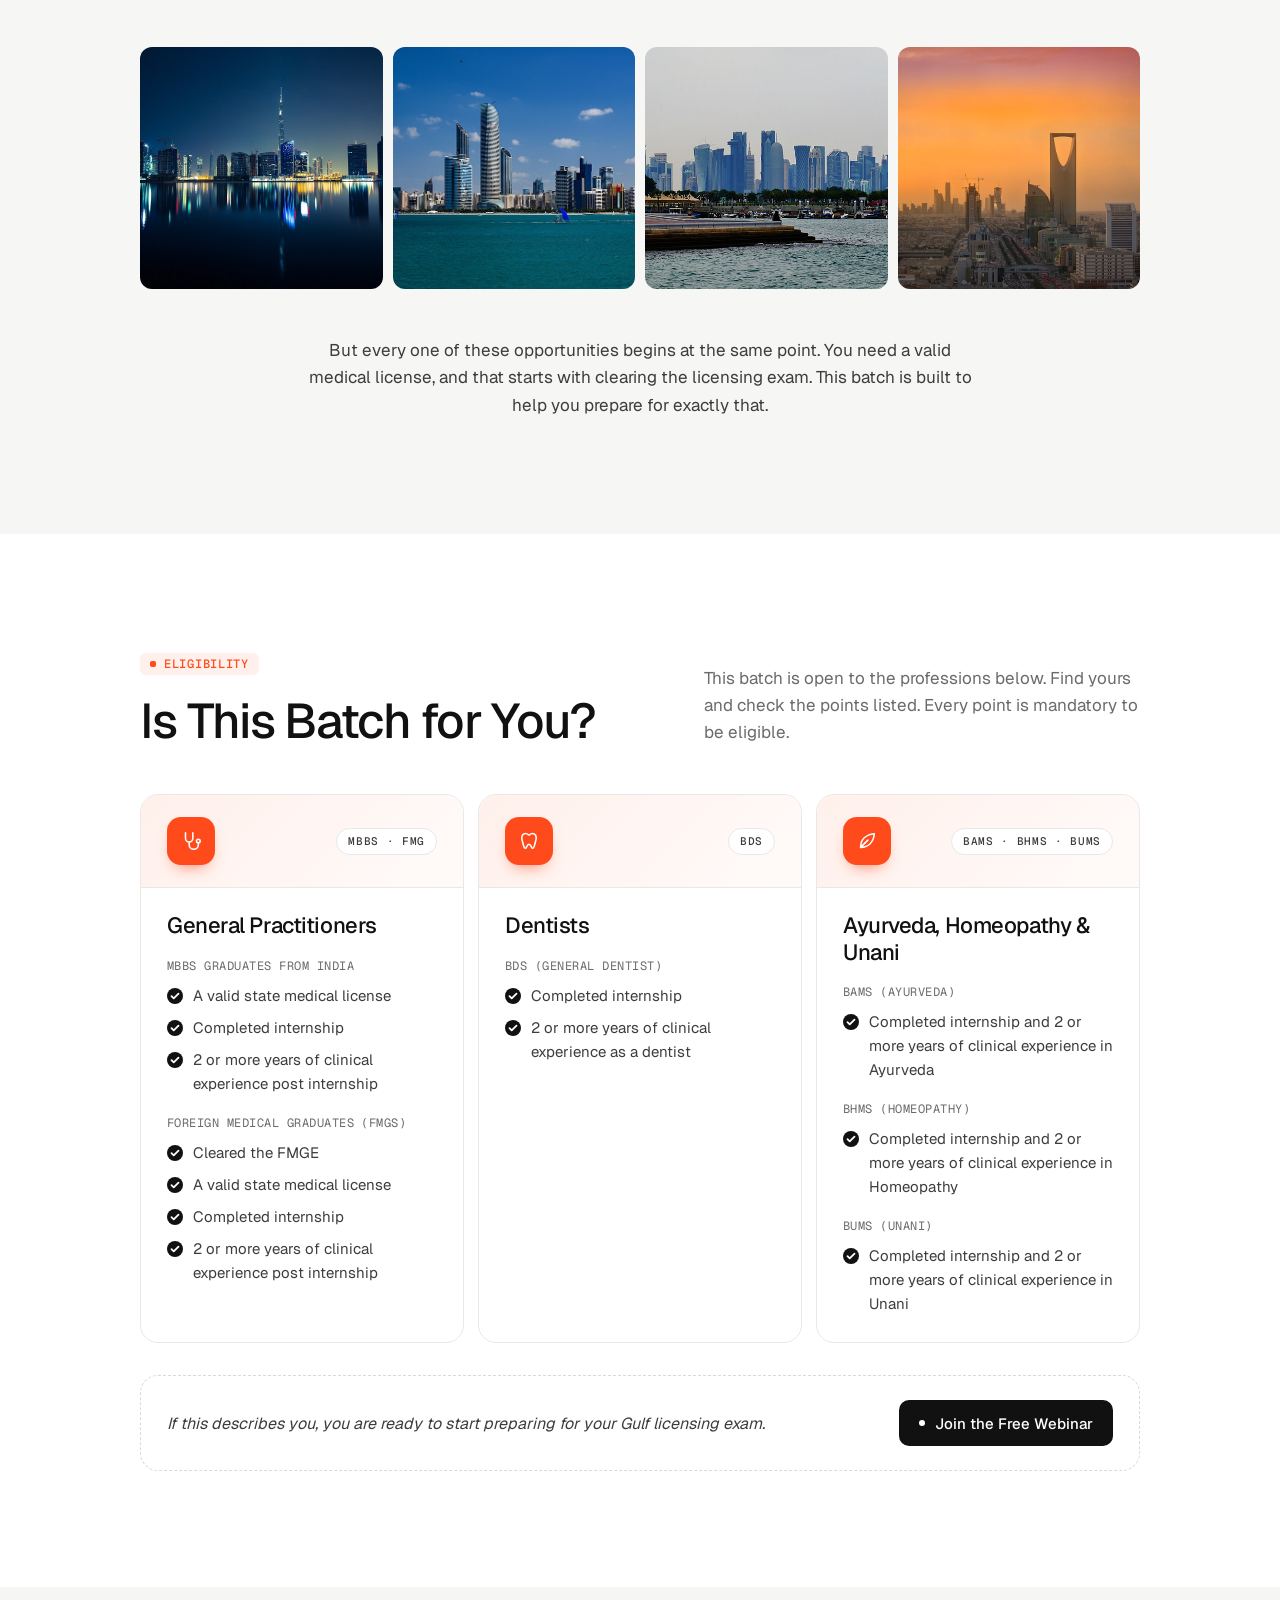
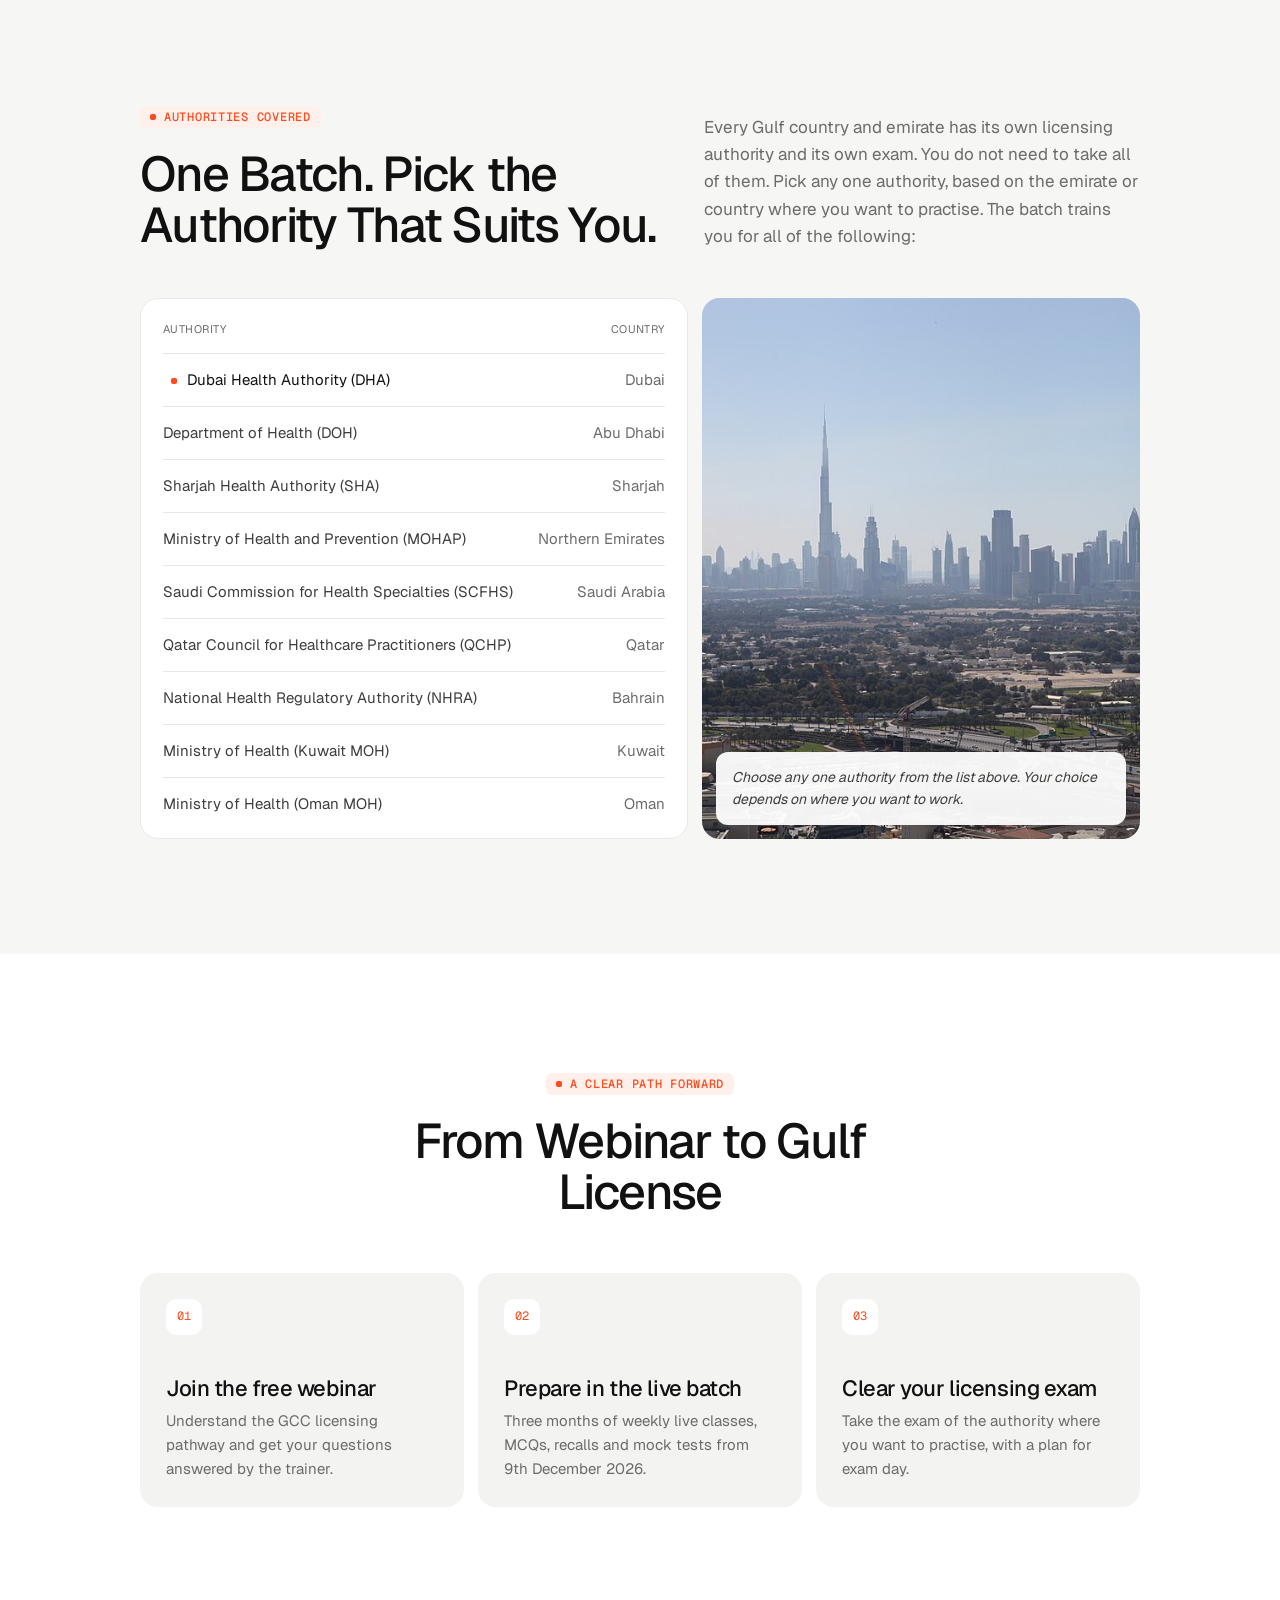
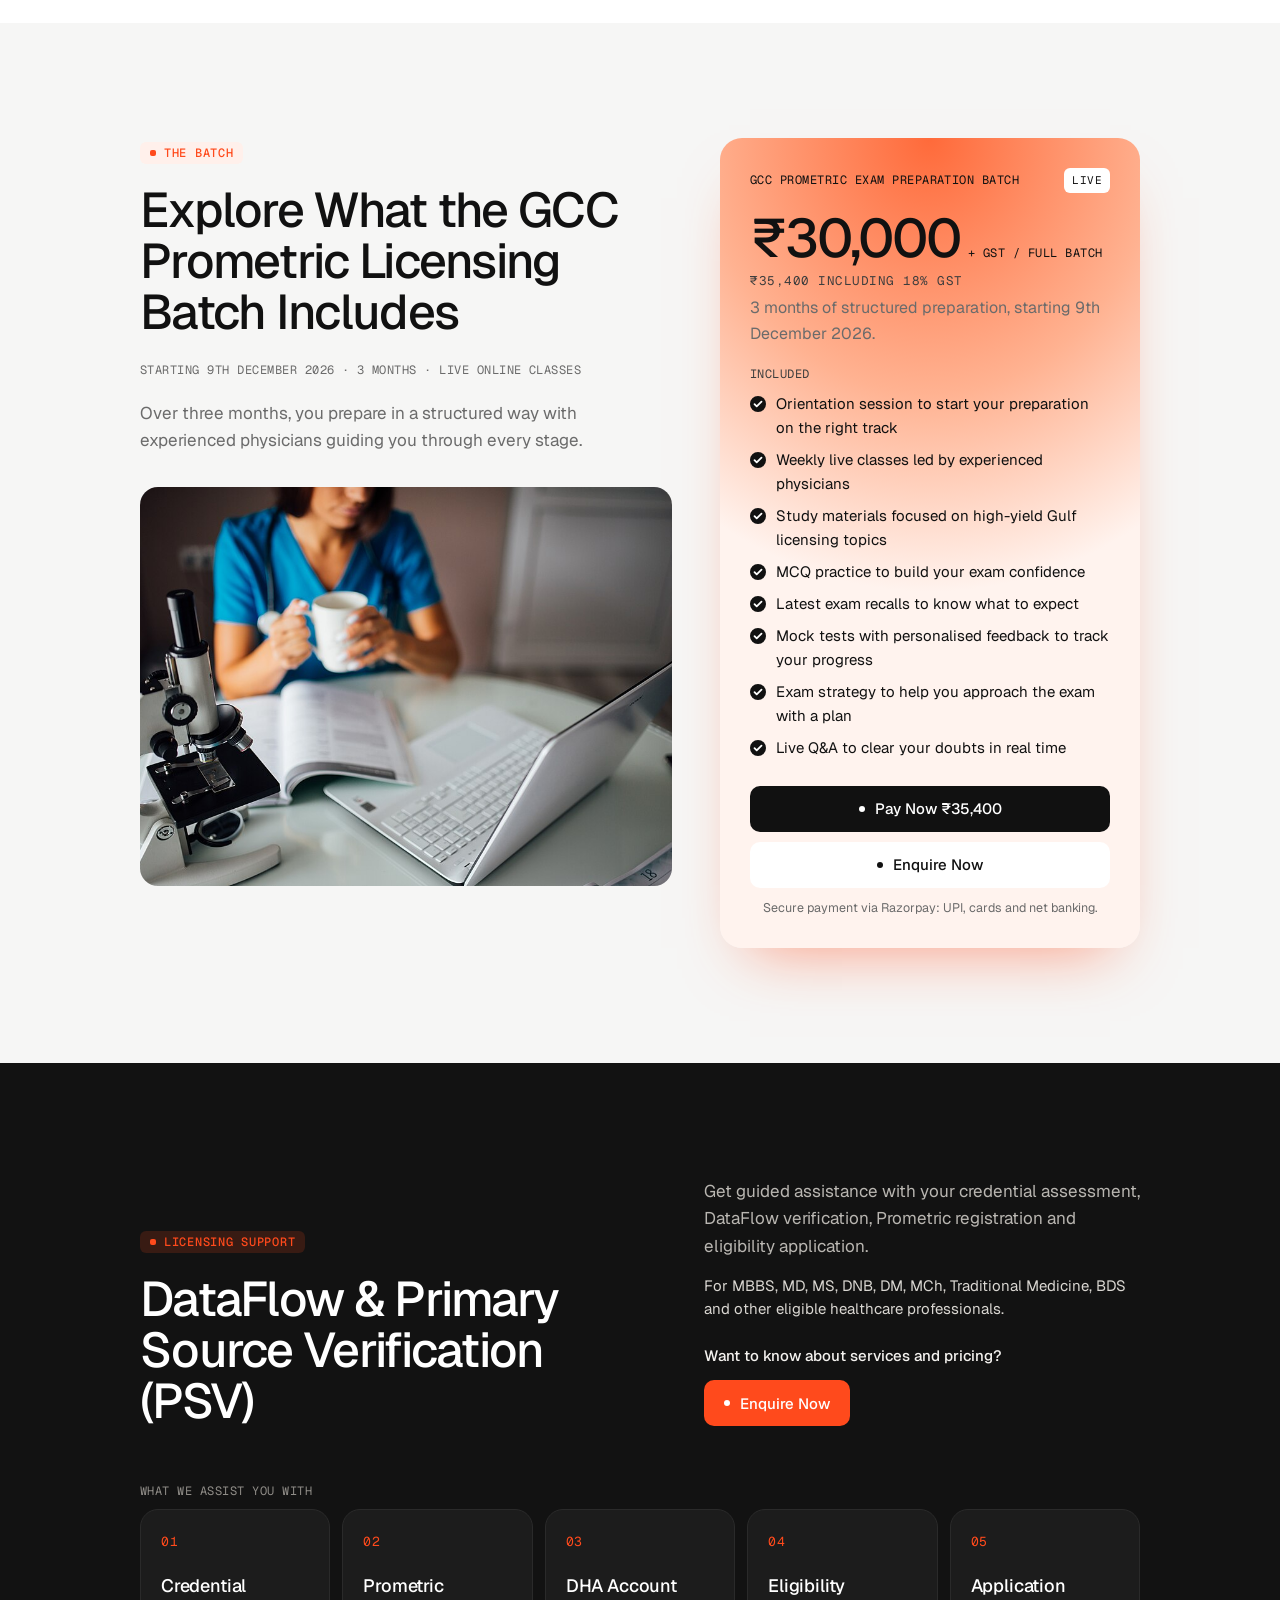
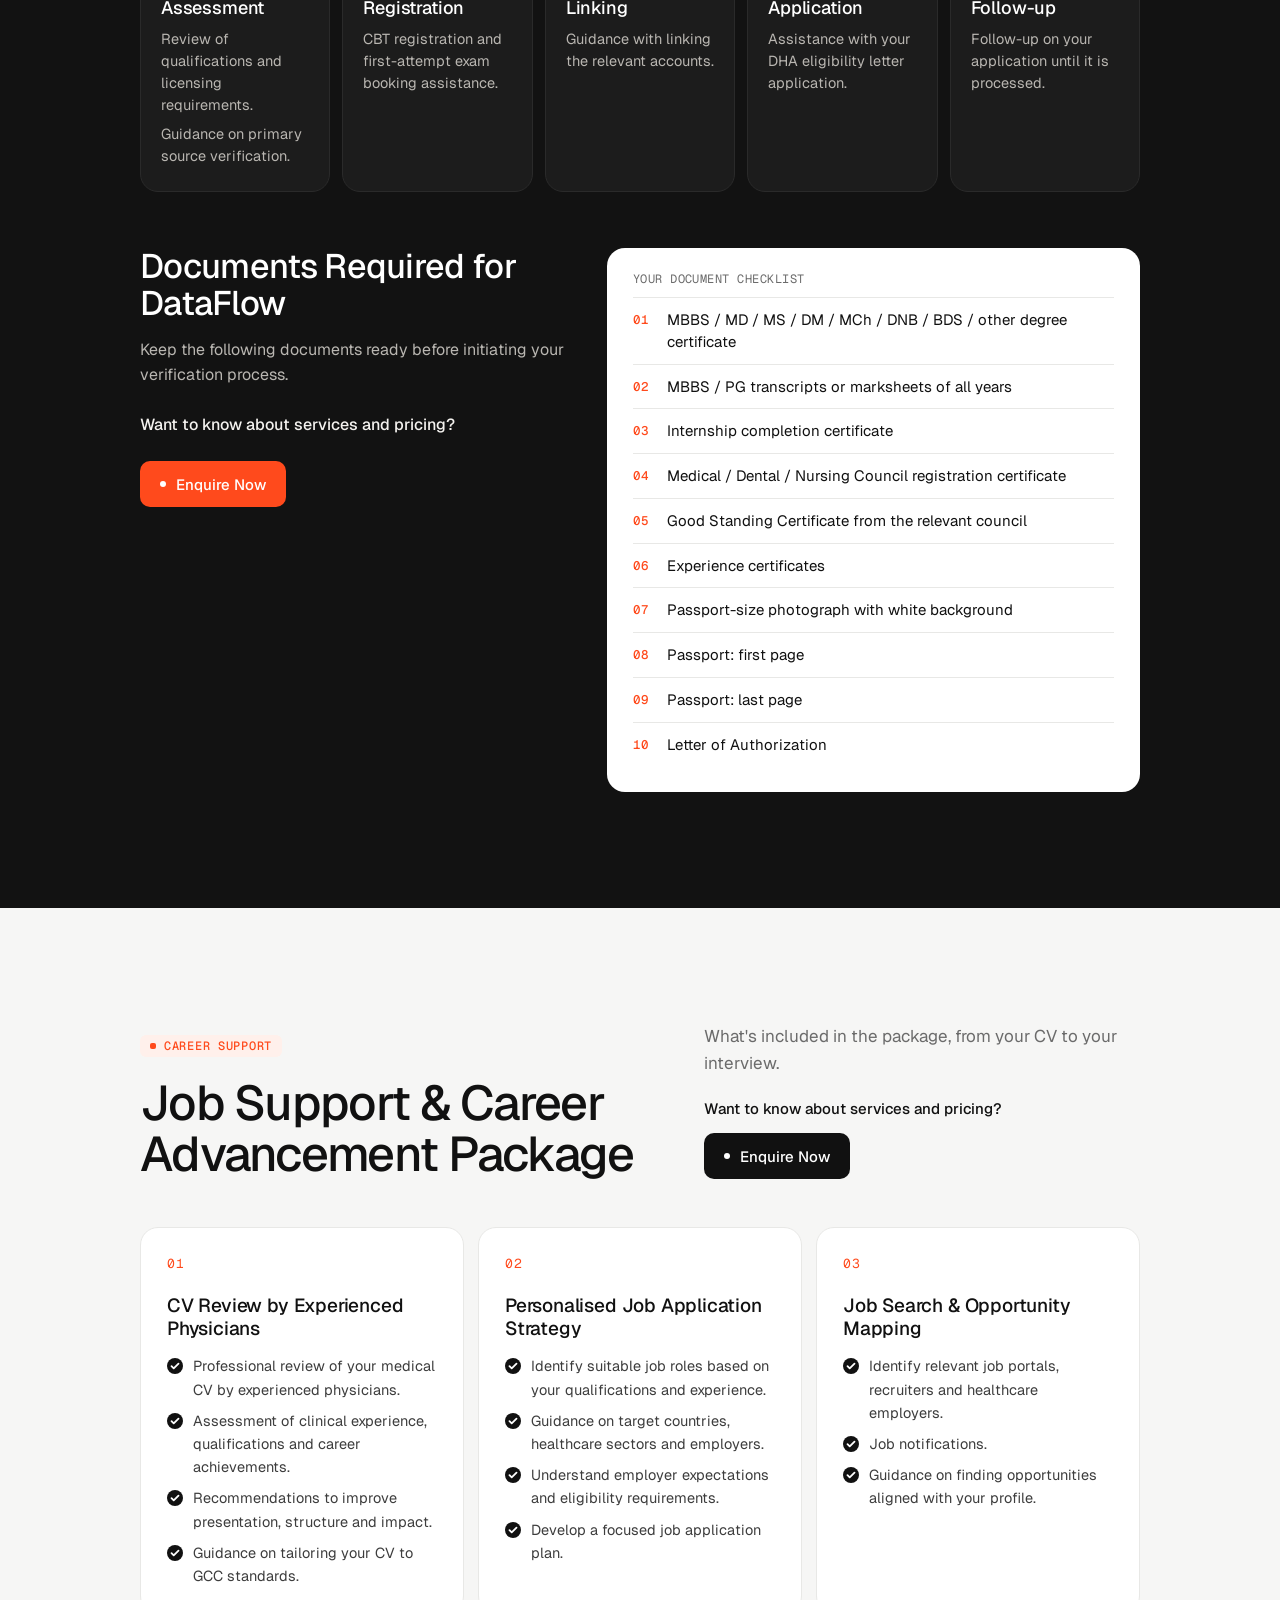
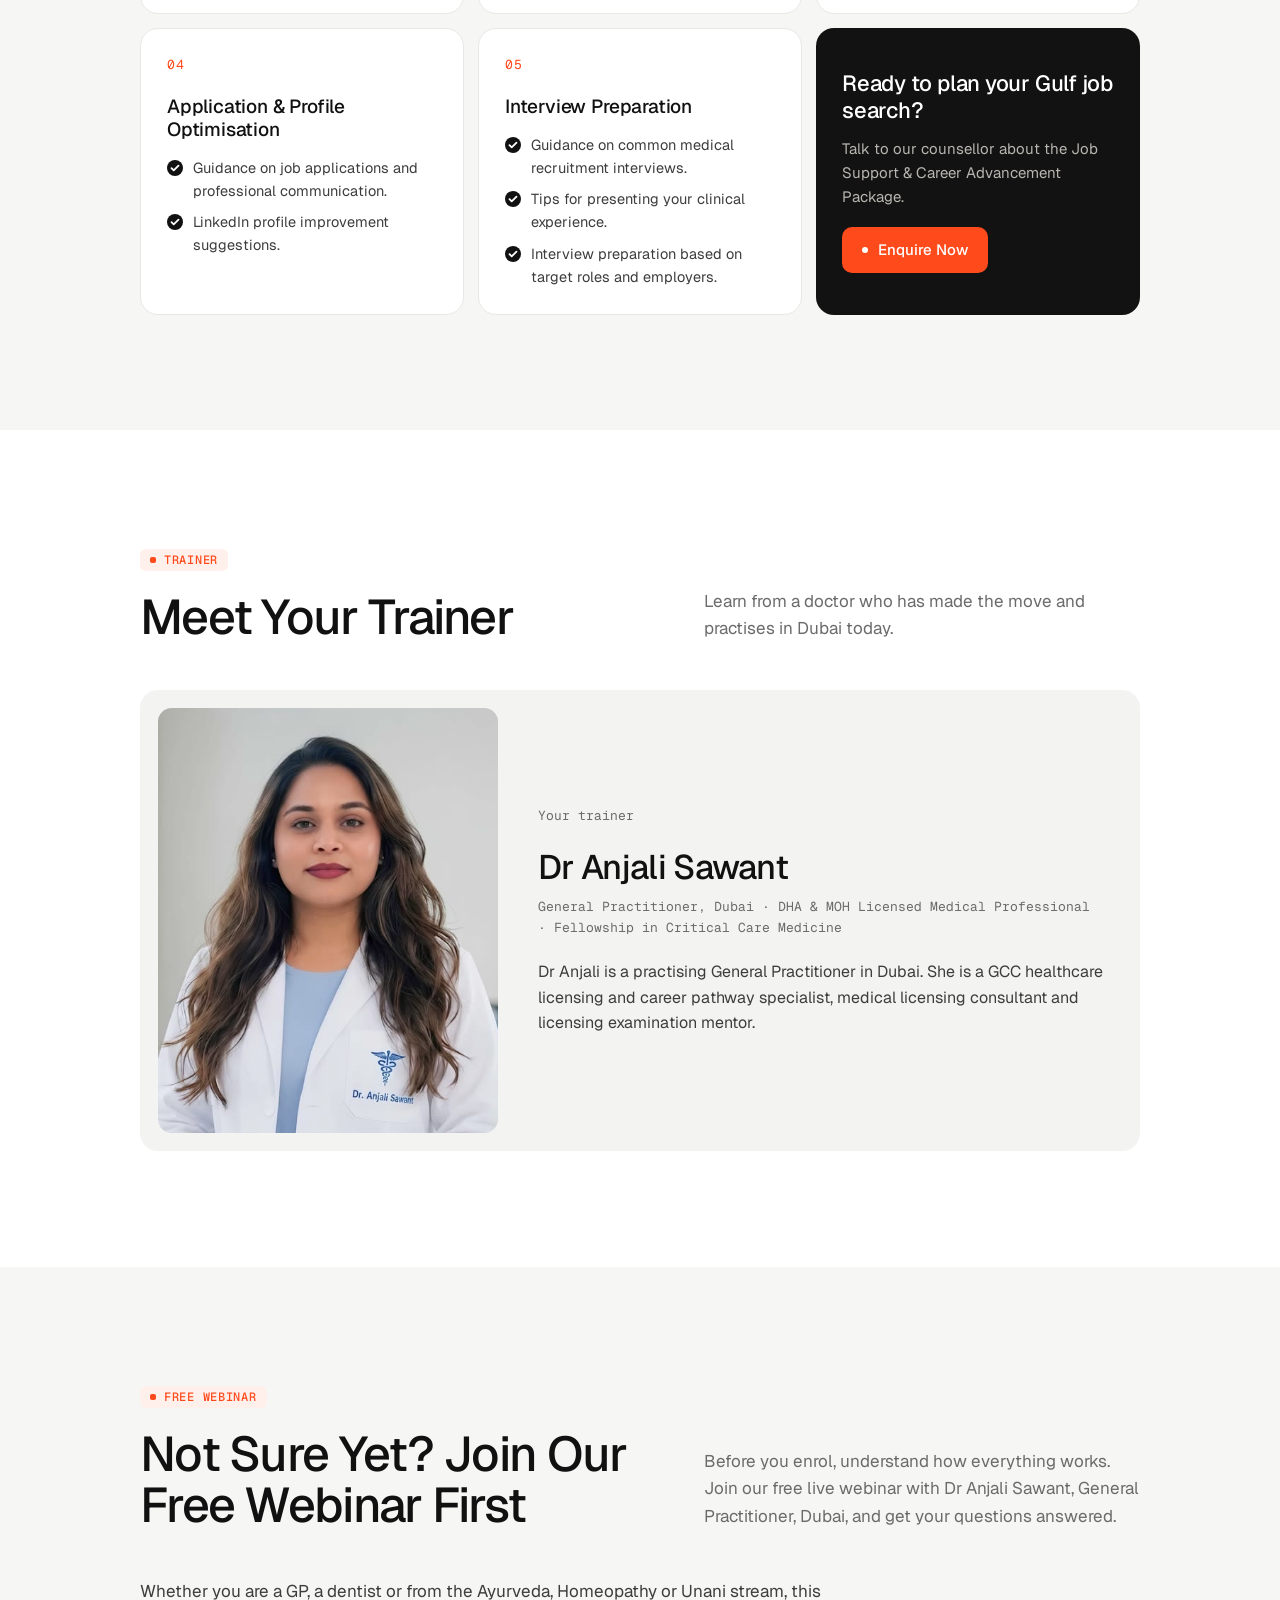
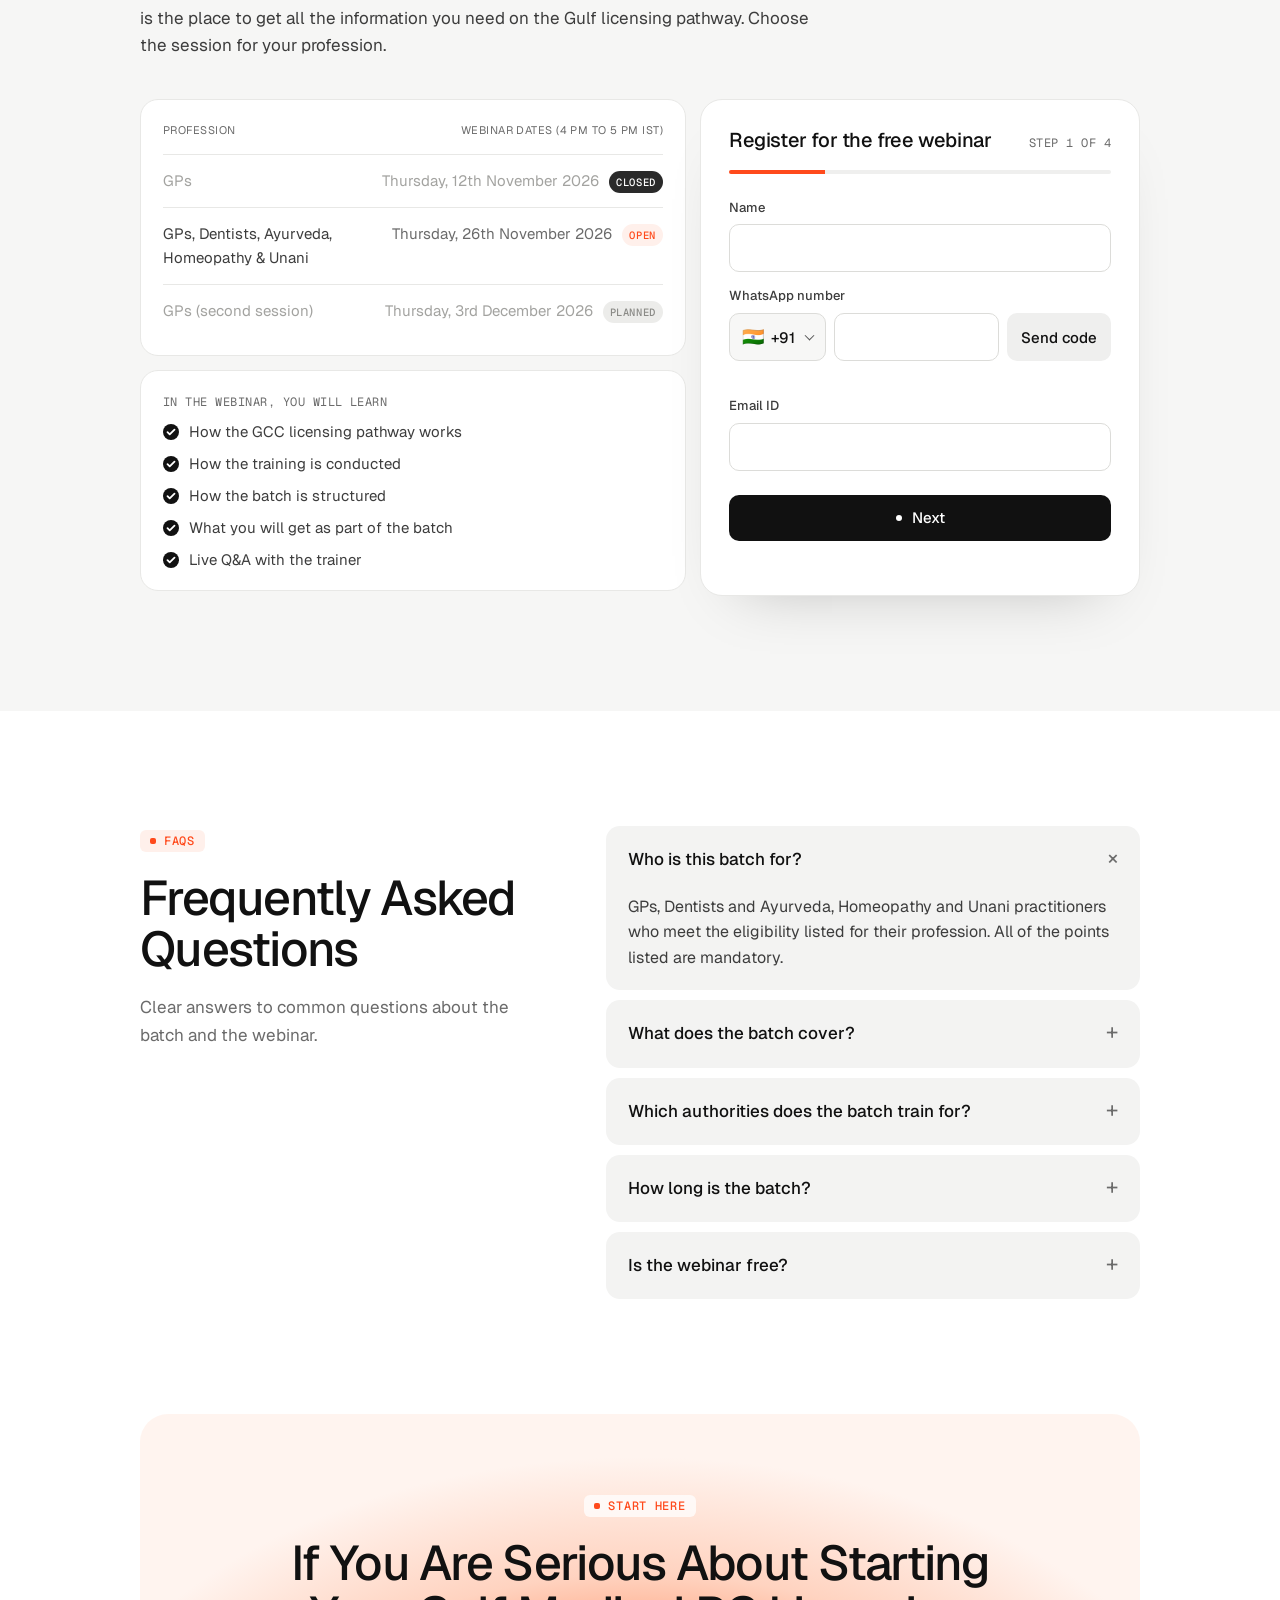
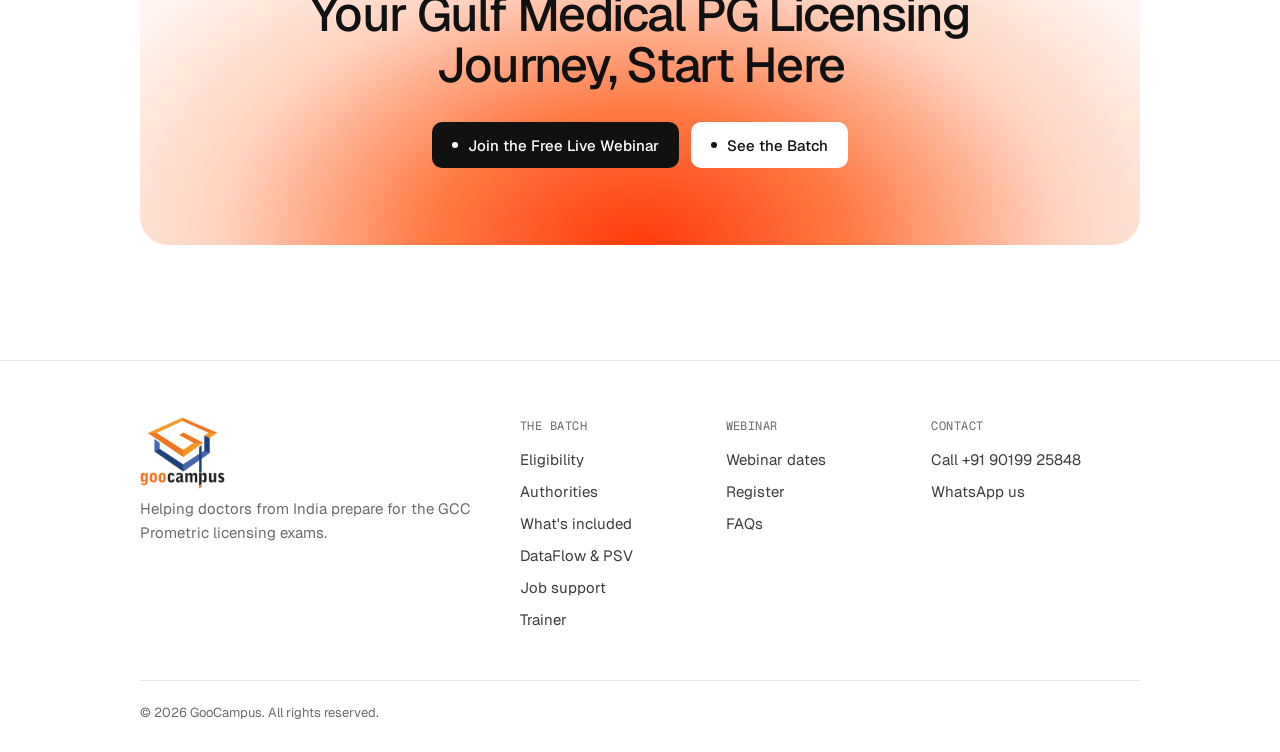
==== commit 9189fd85: "Price card: Pay Now (Razorpay) and Enquire Now (WhatsApp) Co-Authored-By: Claude Opus 5.5 <noreply@a" ====
--- a/index.html
+++ b/index.html
@@ -25,7 +25,7 @@
 <link rel="preconnect" href="https://fonts.googleapis.com">
 <link rel="preconnect" href="https://fonts.gstatic.com" crossorigin>
 <link href="https://fonts.googleapis.com/css2?family=Geist:wght@400;500;600&family=Geist+Mono:wght@400;500&display=swap" rel="stylesheet">
-<link rel="stylesheet" href="style.css?v=31">
+<link rel="stylesheet" href="style.css?v=32">
 </head>
 <body>
 
@@ -248,7 +248,10 @@
             <li>Exam strategy to help you approach the exam with a plan</li>
             <li>Live Q&amp;A to clear your doubts in real time</li>
           </ul>
-          <a class="btn btn--dark btn--block" href="https://rzp.io/rzp/GCCPrometricBatch" target="_blank" rel="noopener"><span class="btn__dot"></span>Enroll &amp; Pay ₹35,400</a>
+          <div class="price-actions">
+            <a class="btn btn--dark btn--block" href="https://rzp.io/rzp/GCCPrometricBatch" target="_blank" rel="noopener"><span class="btn__dot"></span>Pay Now ₹35,400</a>
+            <a class="btn btn--light btn--block" href="https://wa.me/919019925848?text=Hi%2C%20I%27m%20interested%20in%20the%20GCC%20Prometric%20Exam%20Preparation%20Batch%20%28%E2%82%B930%2C000%20%2B%20GST%2C%20starting%209%20December%202026%29.%20Please%20share%20the%20details." target="_blank" rel="noopener"><span class="btn__dot"></span>Enquire Now</a>
+          </div>
           <p class="pay-note">Secure payment via Razorpay: UPI, cards and net banking.</p>
         </div>
       </div>
--- a/style.css
+++ b/style.css
@@ -427,3 +427,5 @@
 .price-gst { font-size: 12.5px; letter-spacing: .04em; color: var(--ink-2); margin: 0 0 4px; }
 .pay-note { font-size: 12.5px; color: var(--muted); text-align: center; margin: 10px 0 0; }
 .price span { white-space: nowrap; }
+.price-actions { display: grid; gap: 10px; }
+.price-card .btn--light { background: #fff; }
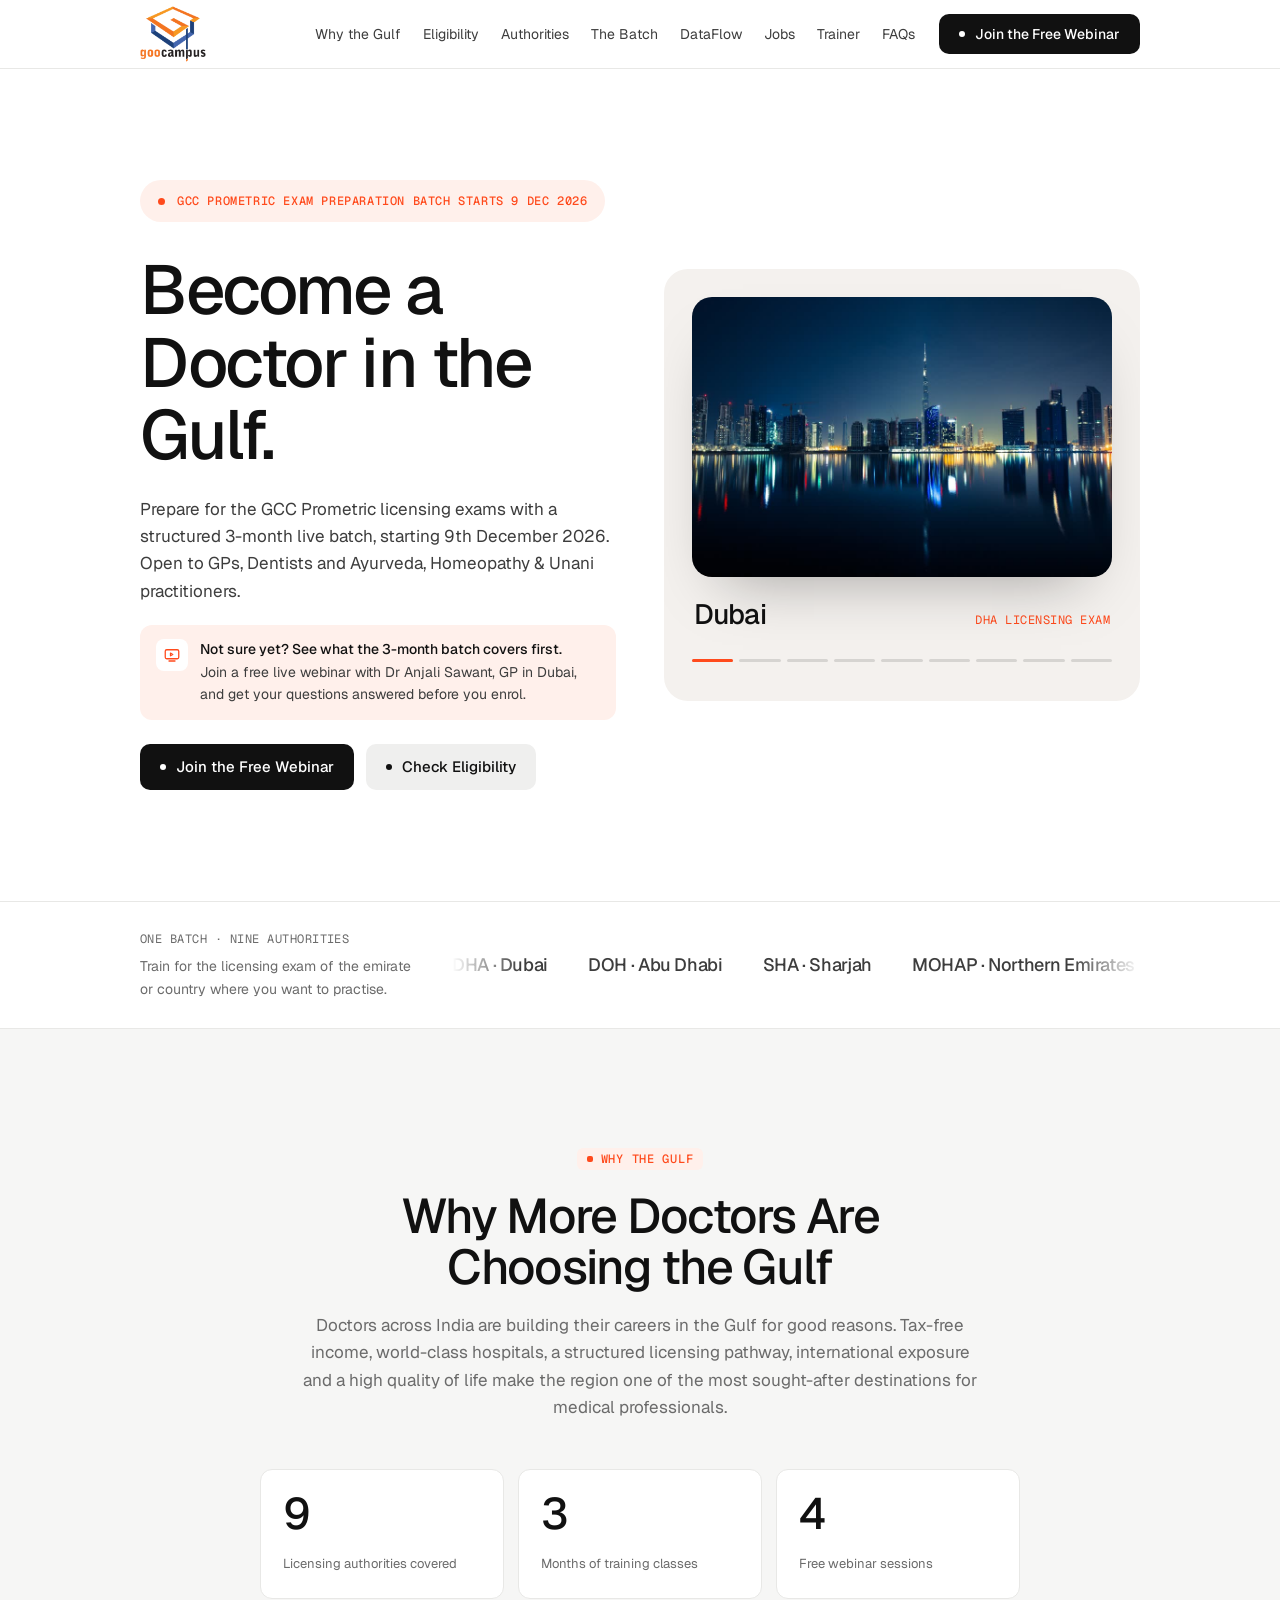
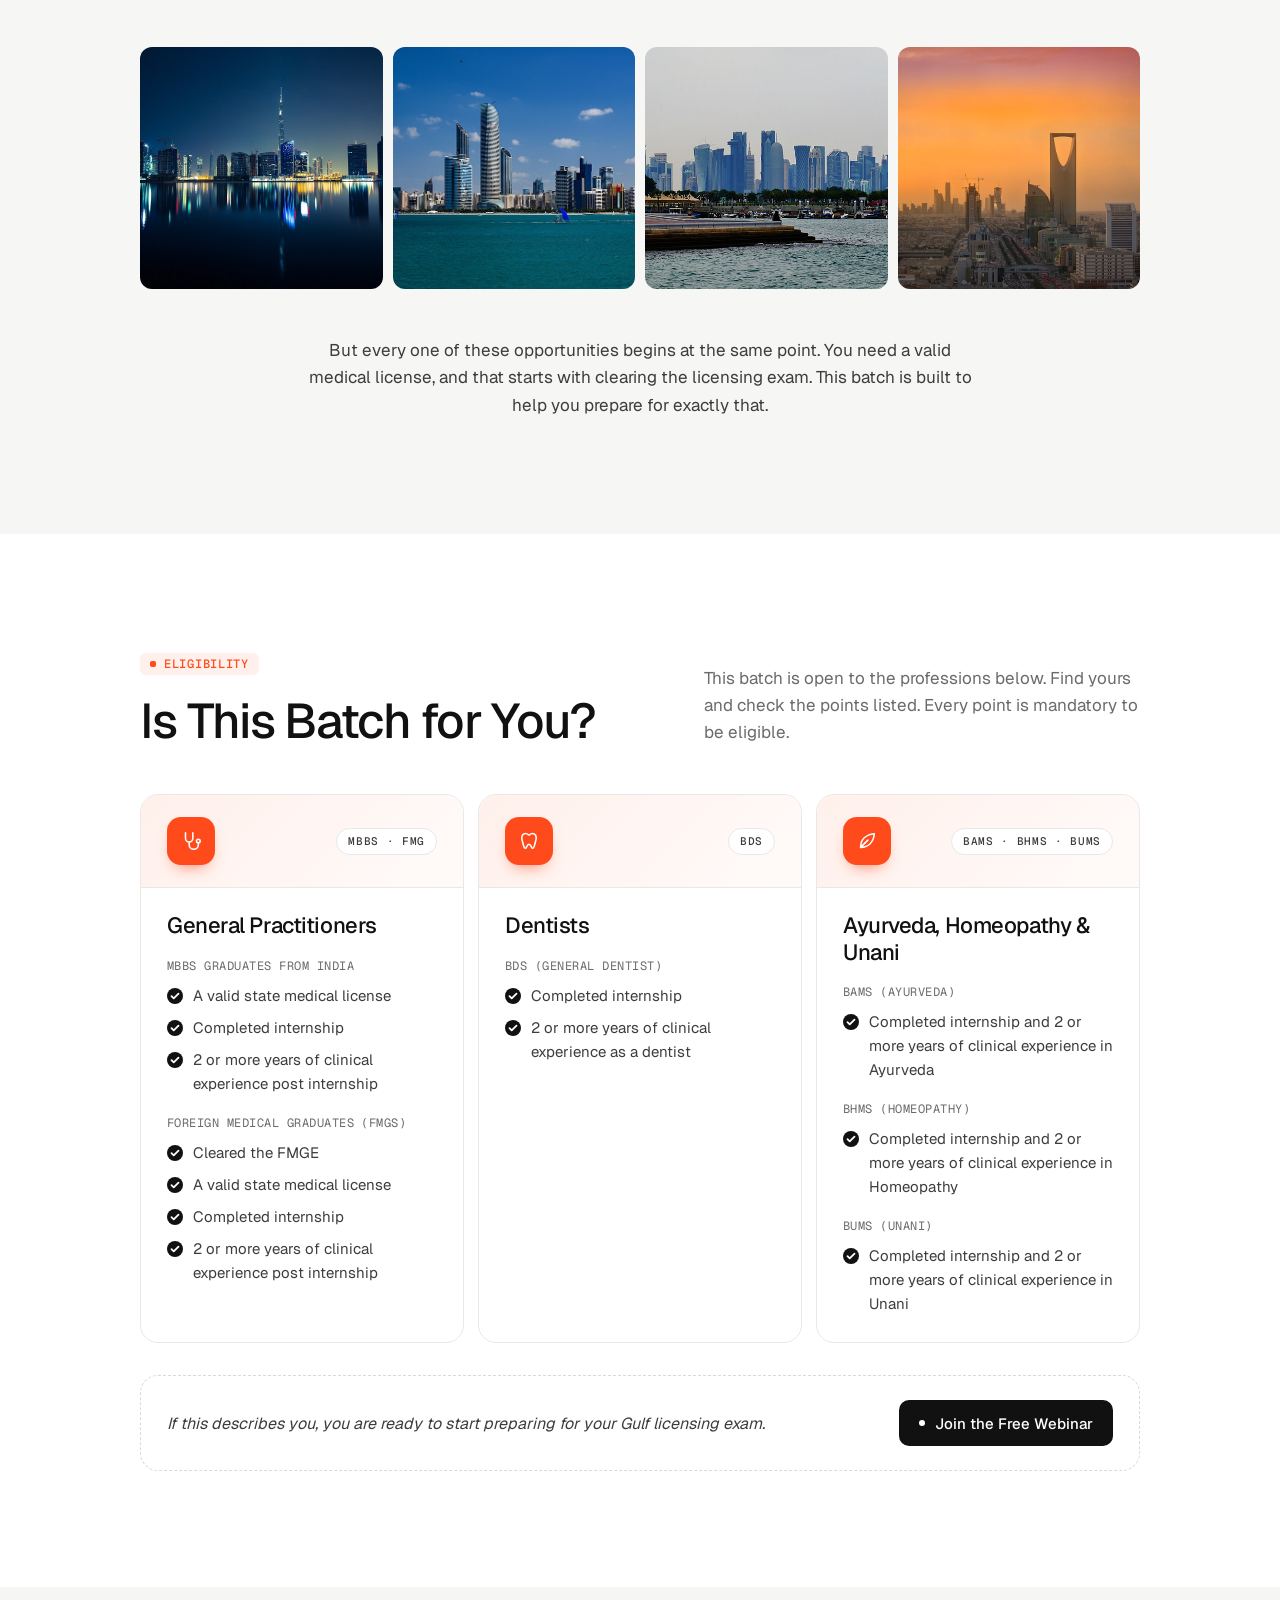
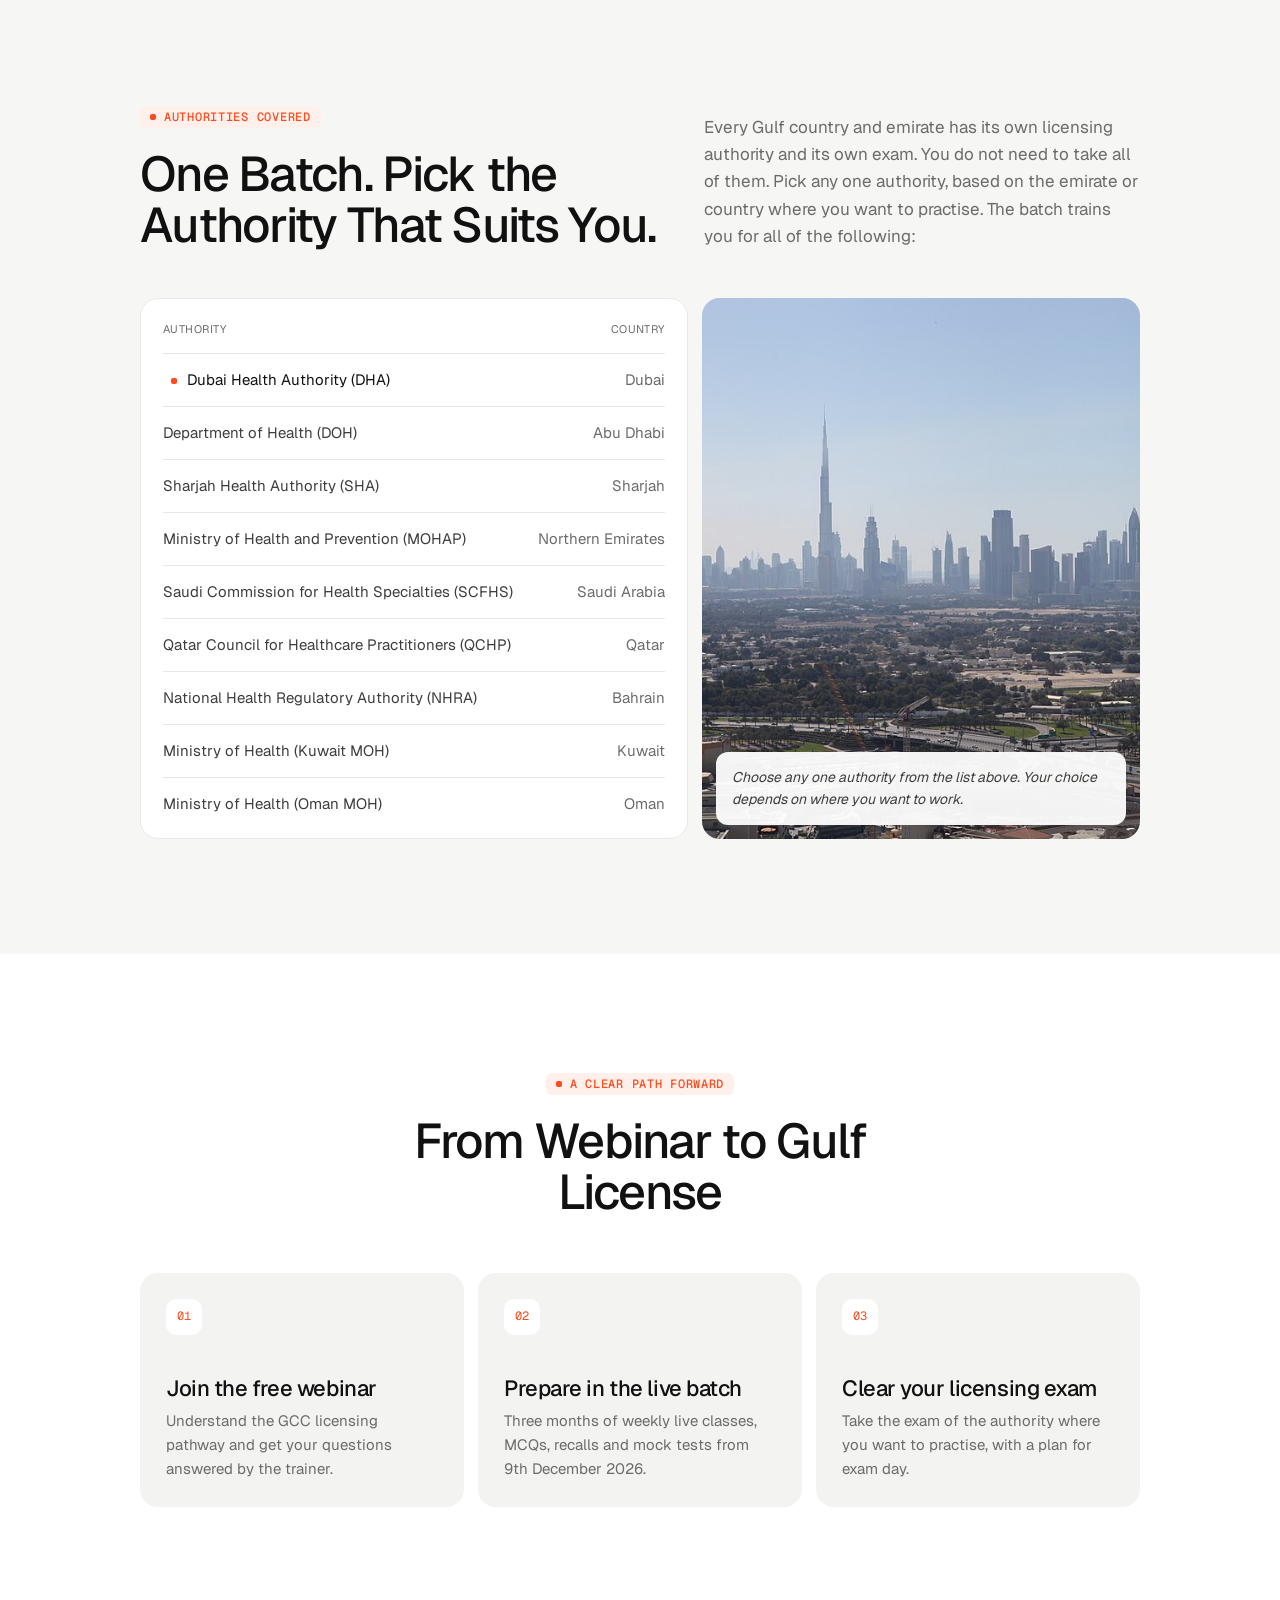
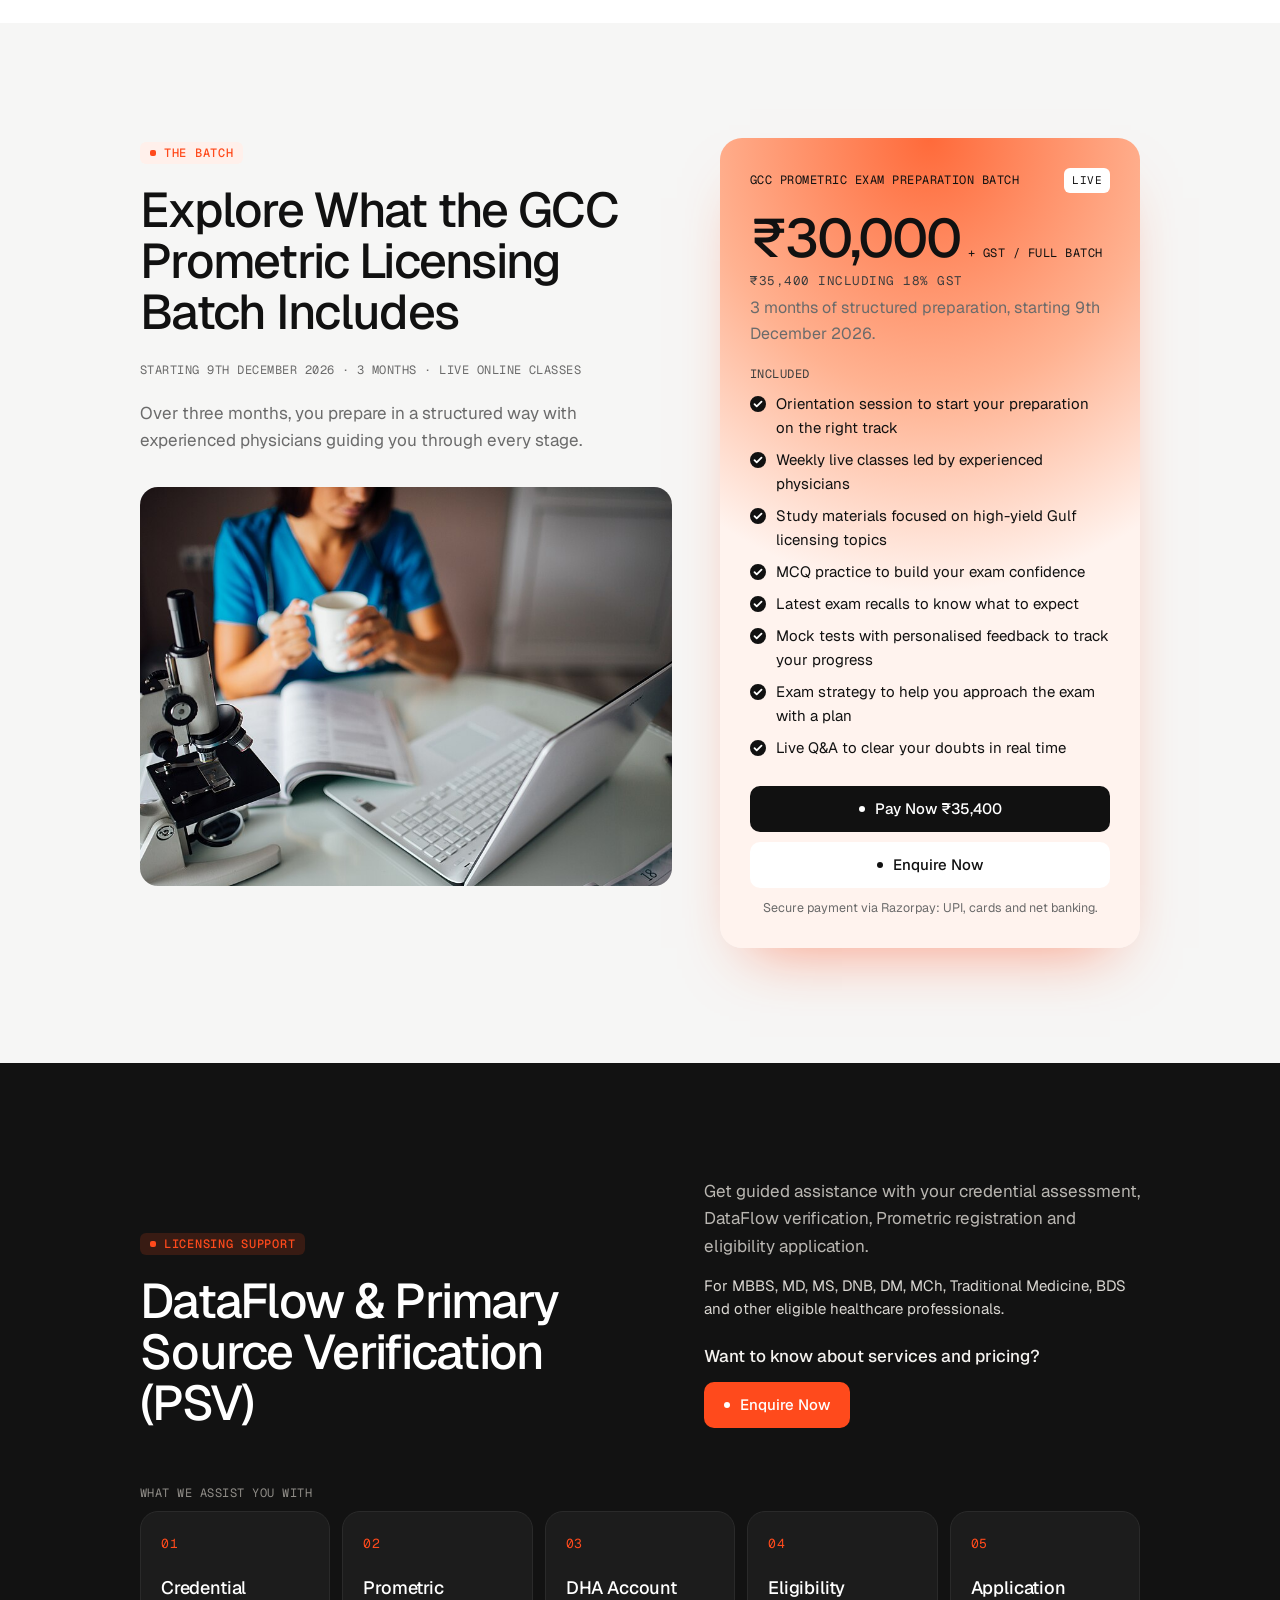
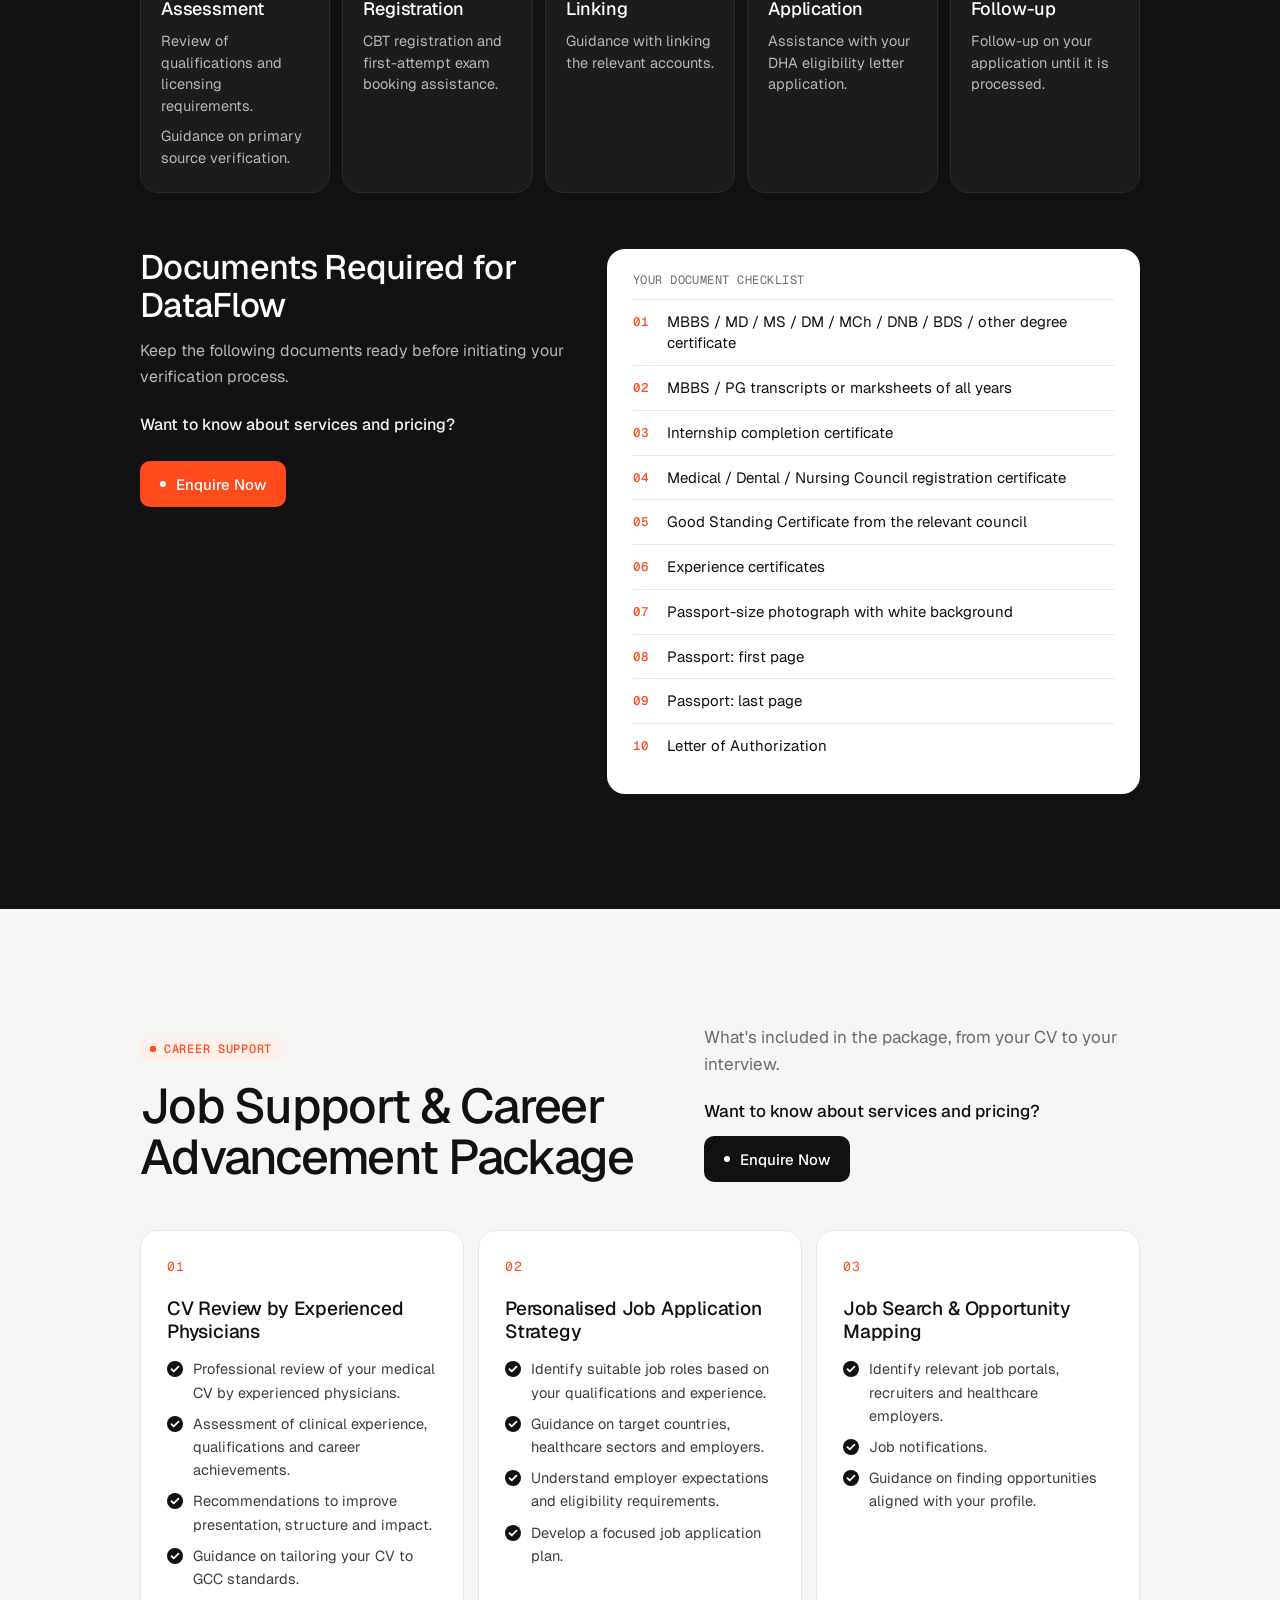
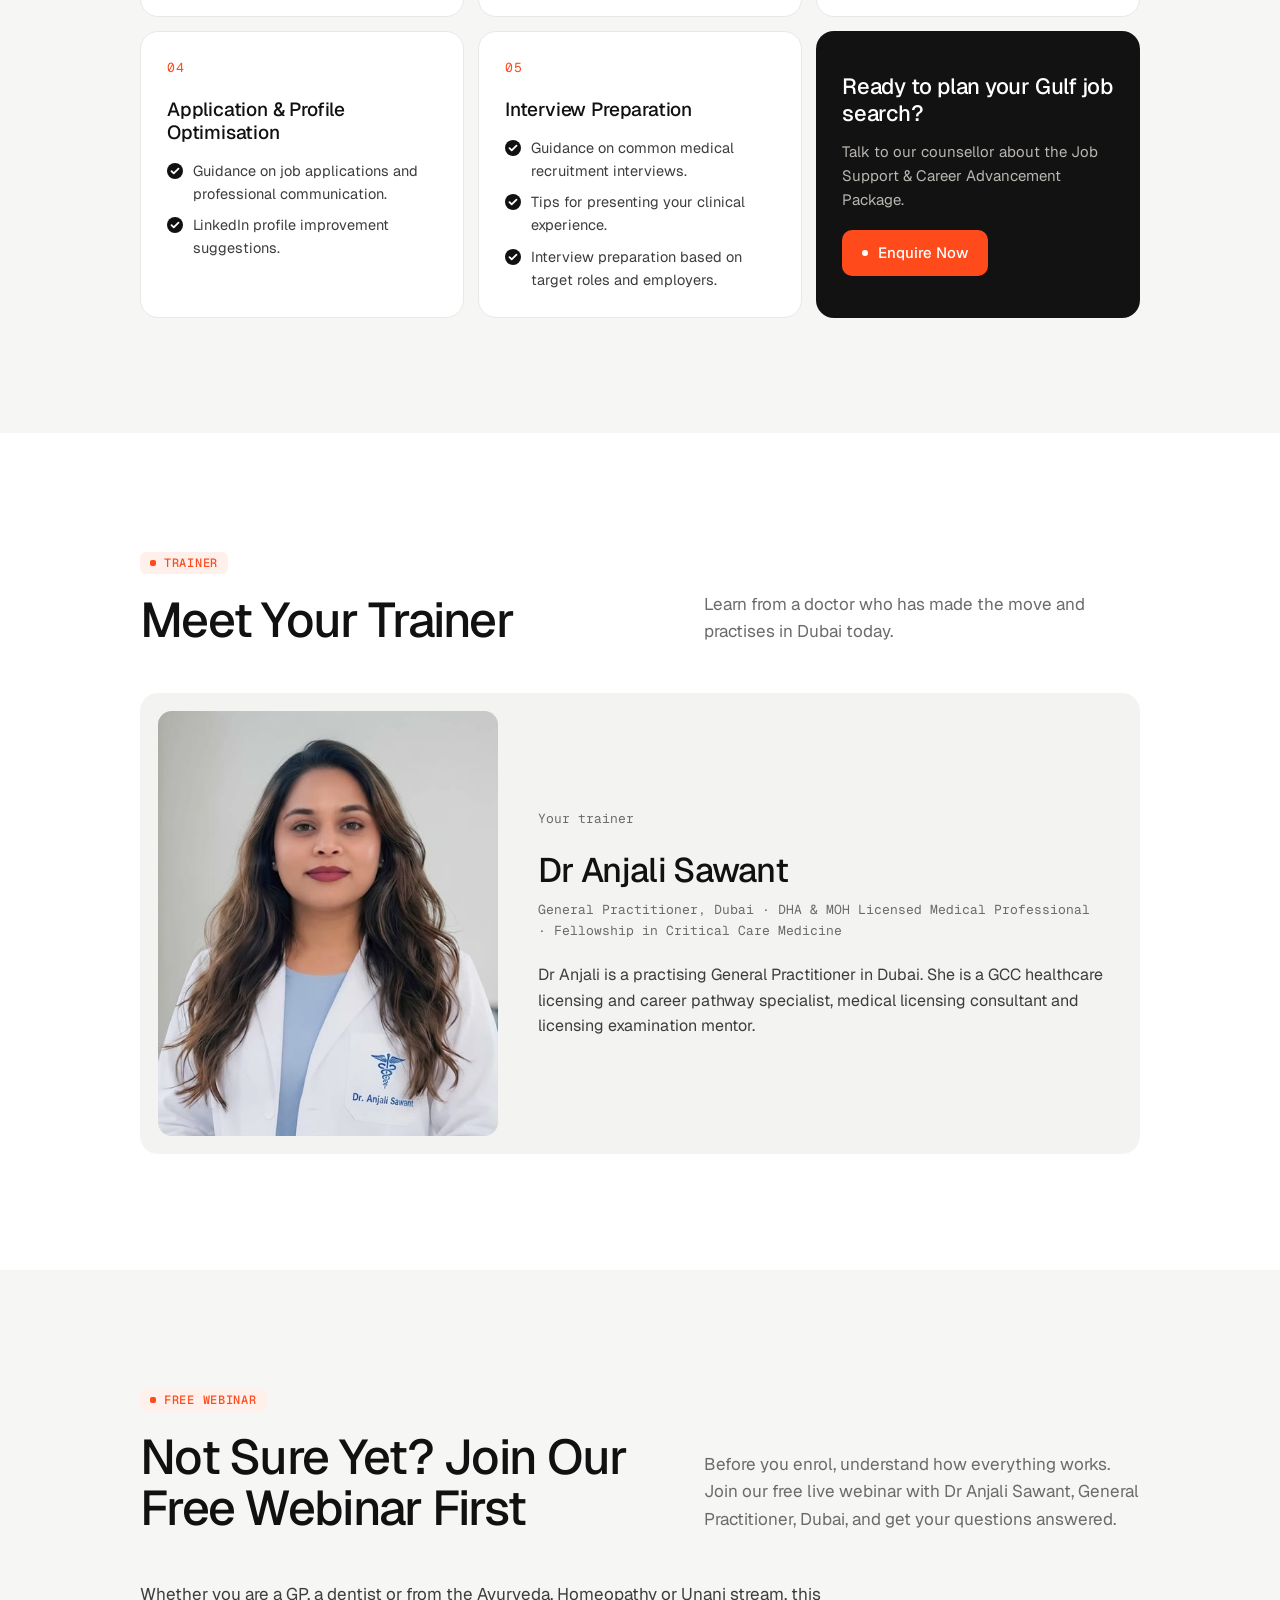
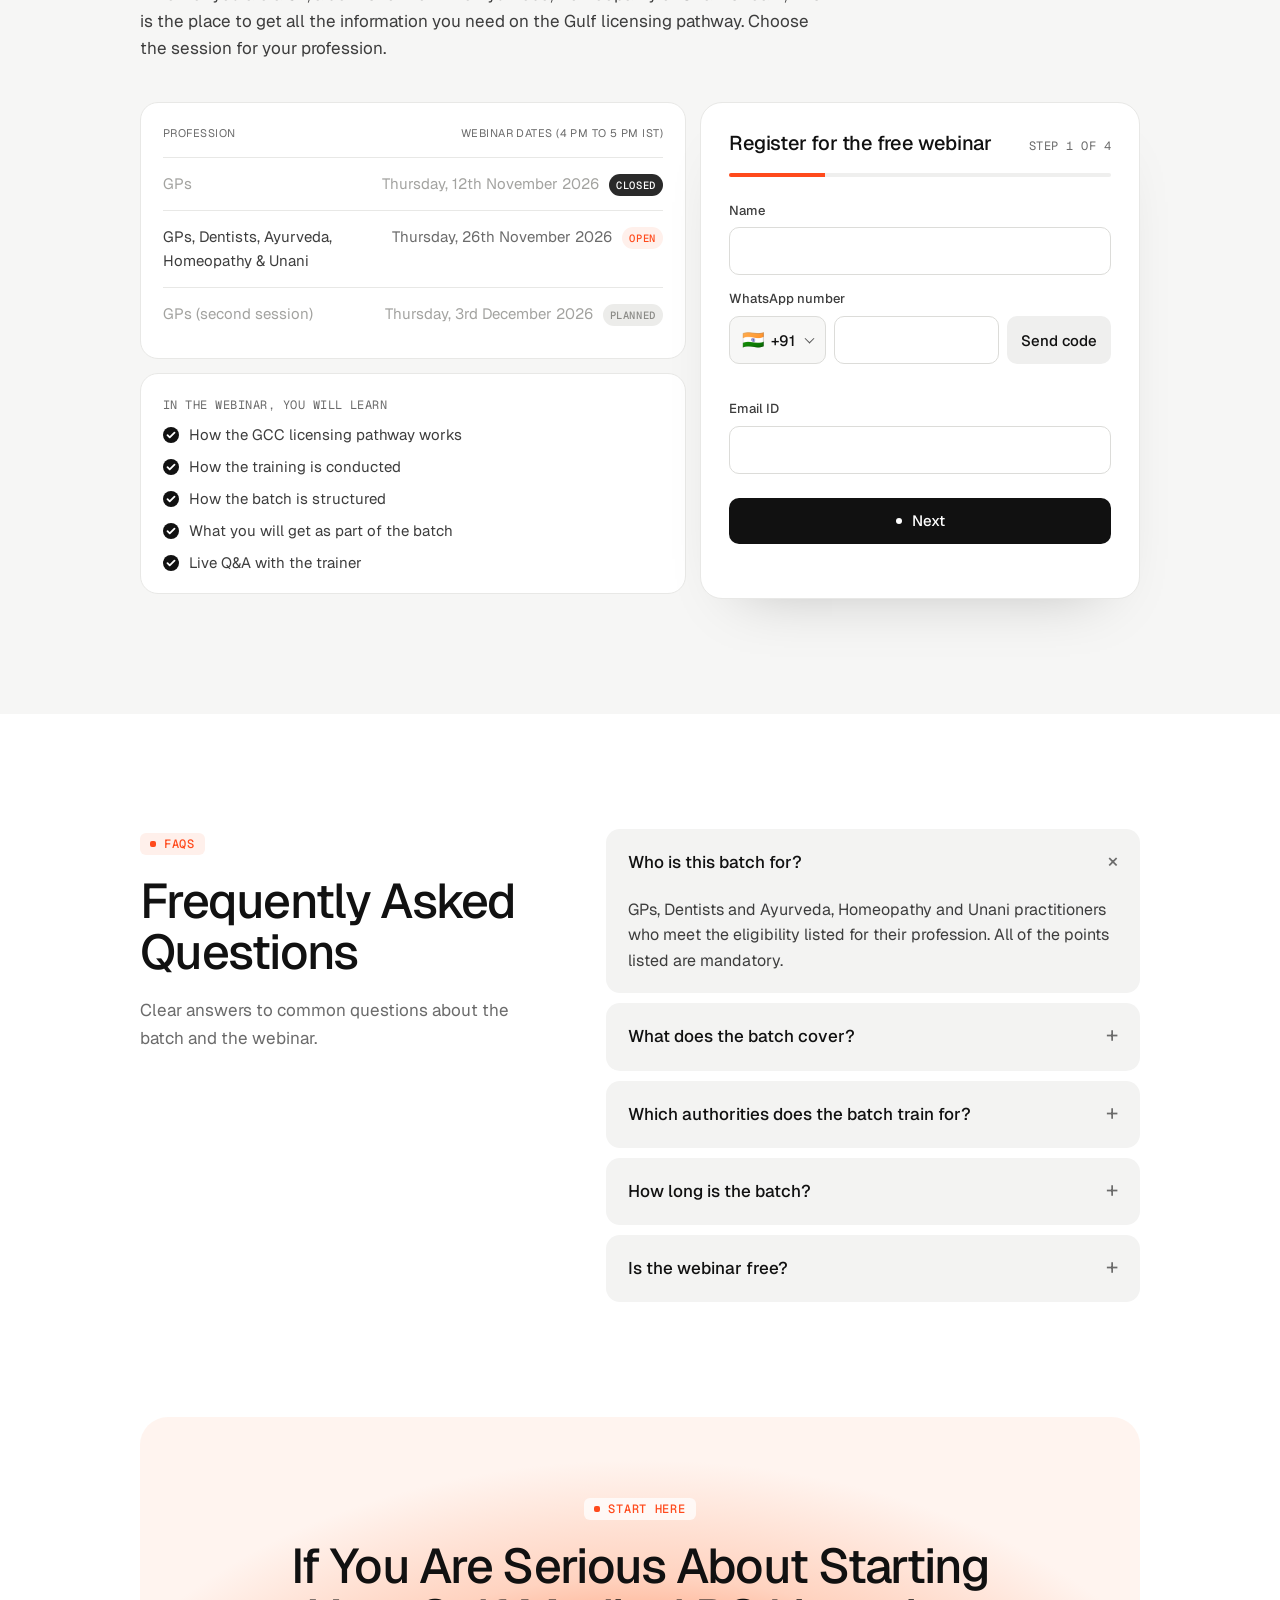
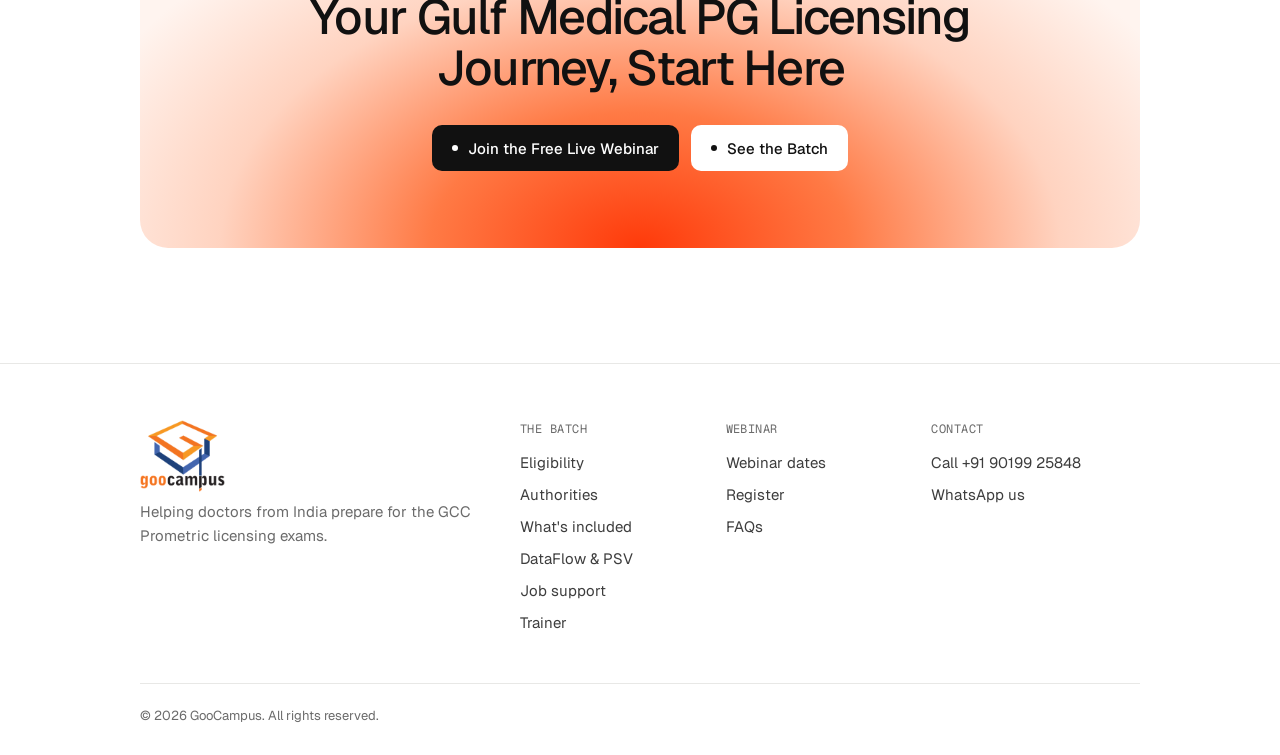
==== commit 9a80d15f: "Pricing line same size as the section intro Co-Authored-By: Claude Opus 5.5 <noreply@anthropic.com>" ====
--- a/index.html
+++ b/index.html
@@ -25,7 +25,7 @@
 <link rel="preconnect" href="https://fonts.googleapis.com">
 <link rel="preconnect" href="https://fonts.gstatic.com" crossorigin>
 <link href="https://fonts.googleapis.com/css2?family=Geist:wght@400;500;600&family=Geist+Mono:wght@400;500&display=swap" rel="stylesheet">
-<link rel="stylesheet" href="style.css?v=32">
+<link rel="stylesheet" href="style.css?v=37">
 </head>
 <body>
 
@@ -249,6 +249,7 @@
             <li>Live Q&amp;A to clear your doubts in real time</li>
           </ul>
           <div class="price-actions">
+            <!-- Razorpay Payment Button: opens the payment window right here (Rs 35,400). Falls back to the payment page if the script is blocked. -->
             <a class="btn btn--dark btn--block" href="https://rzp.io/rzp/GCCPrometricBatch" target="_blank" rel="noopener"><span class="btn__dot"></span>Pay Now ₹35,400</a>
             <a class="btn btn--light btn--block" href="https://wa.me/919019925848?text=Hi%2C%20I%27m%20interested%20in%20the%20GCC%20Prometric%20Exam%20Preparation%20Batch%20%28%E2%82%B930%2C000%20%2B%20GST%2C%20starting%209%20December%202026%29.%20Please%20share%20the%20details." target="_blank" rel="noopener"><span class="btn__dot"></span>Enquire Now</a>
           </div>
@@ -547,6 +548,6 @@
   </div>
 </footer>
 
-<script src="main.js?v=12" defer></script>
+<script src="main.js?v=14" defer></script>
 </body>
 </html>
--- a/style.css
+++ b/style.css
@@ -429,3 +429,5 @@
 .price span { white-space: nowrap; }
 .price-actions { display: grid; gap: 10px; }
 .price-card .btn--light { background: #fff; }
+
+.enquire-note { font-size: 17px; line-height: 1.5; }
